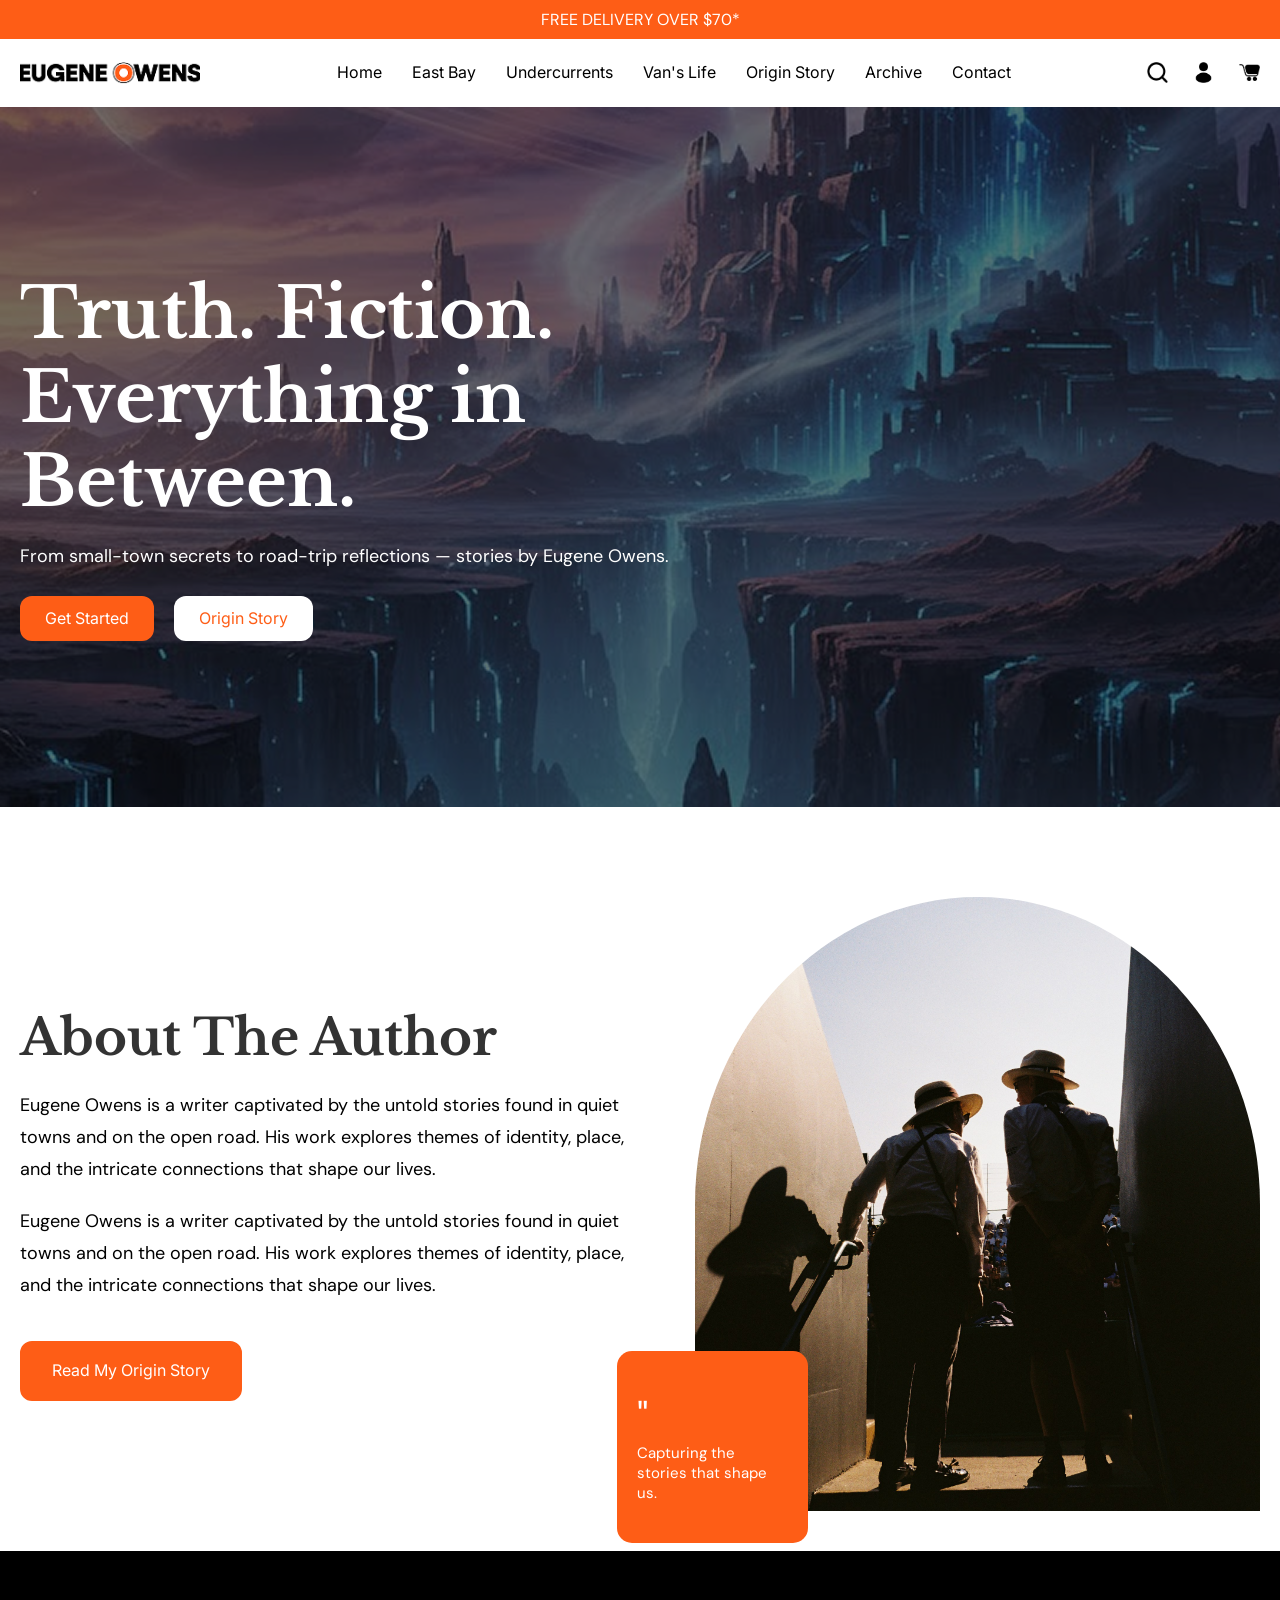
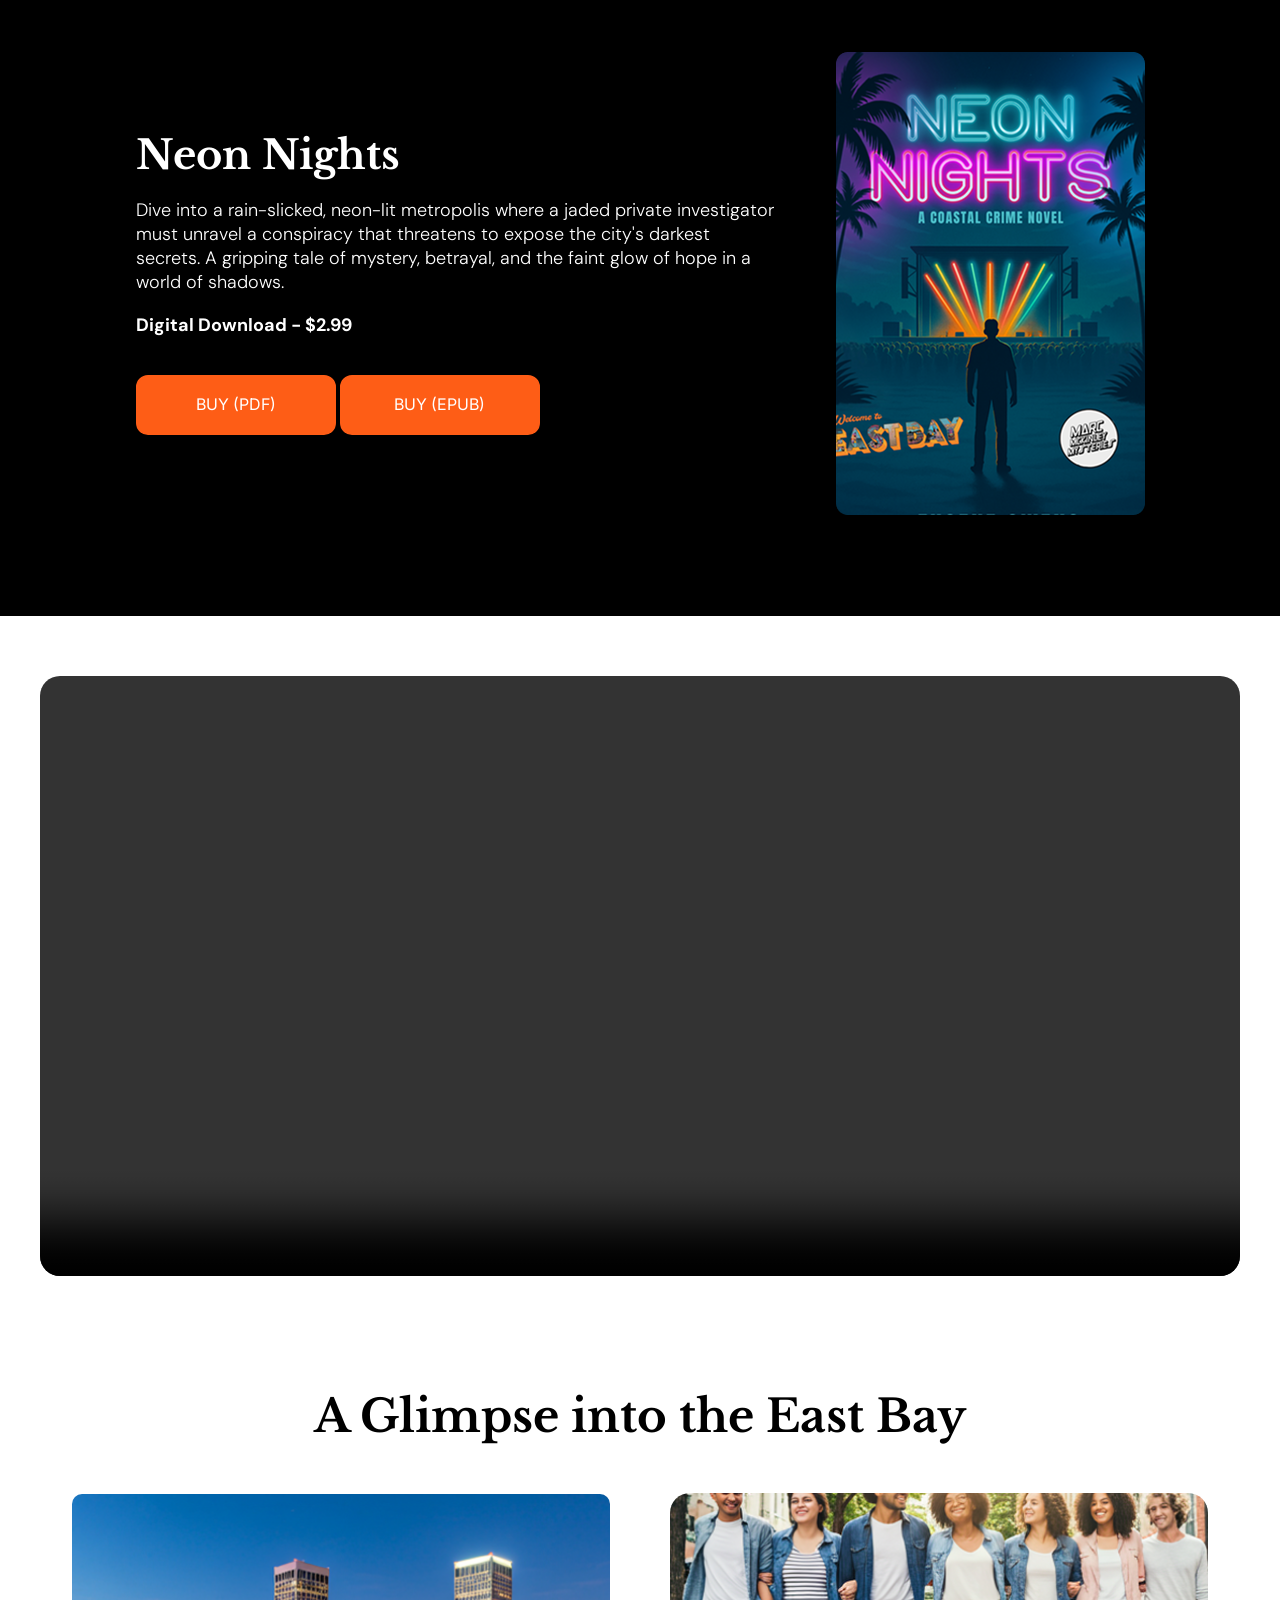
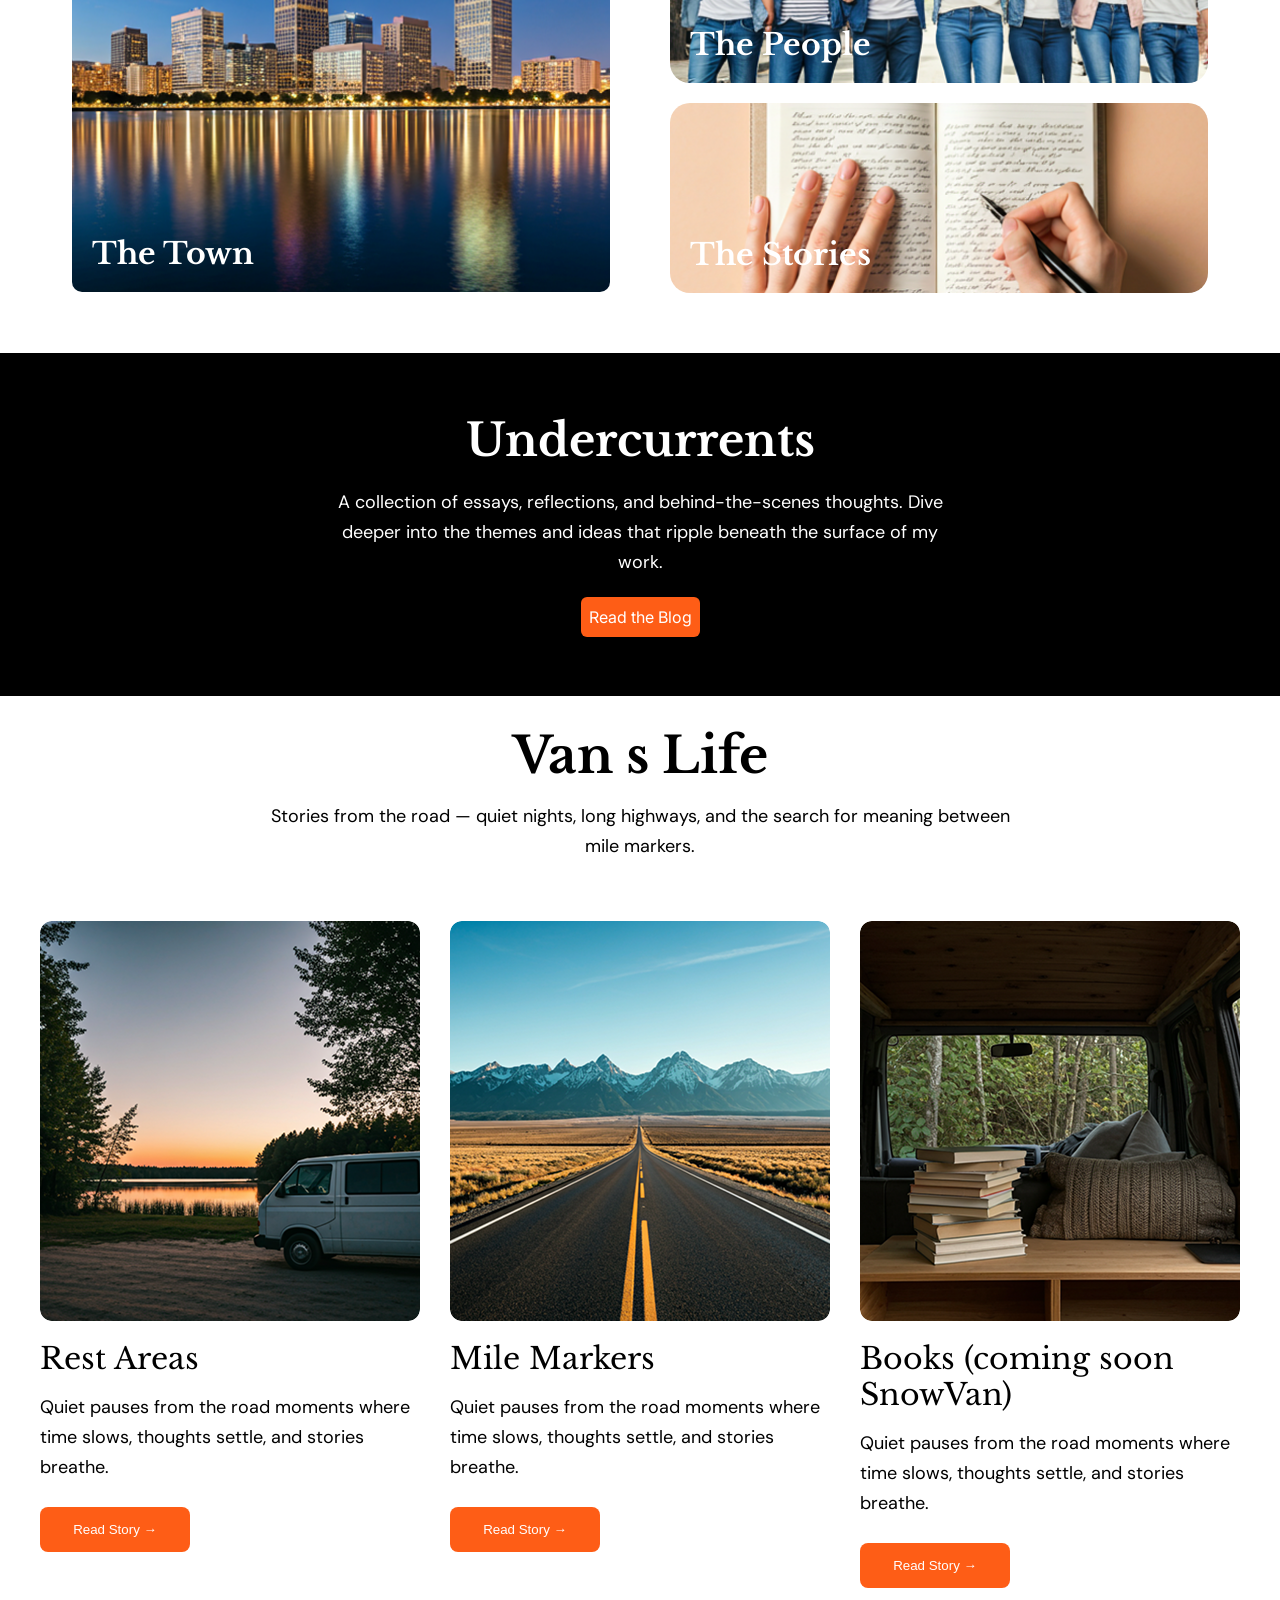
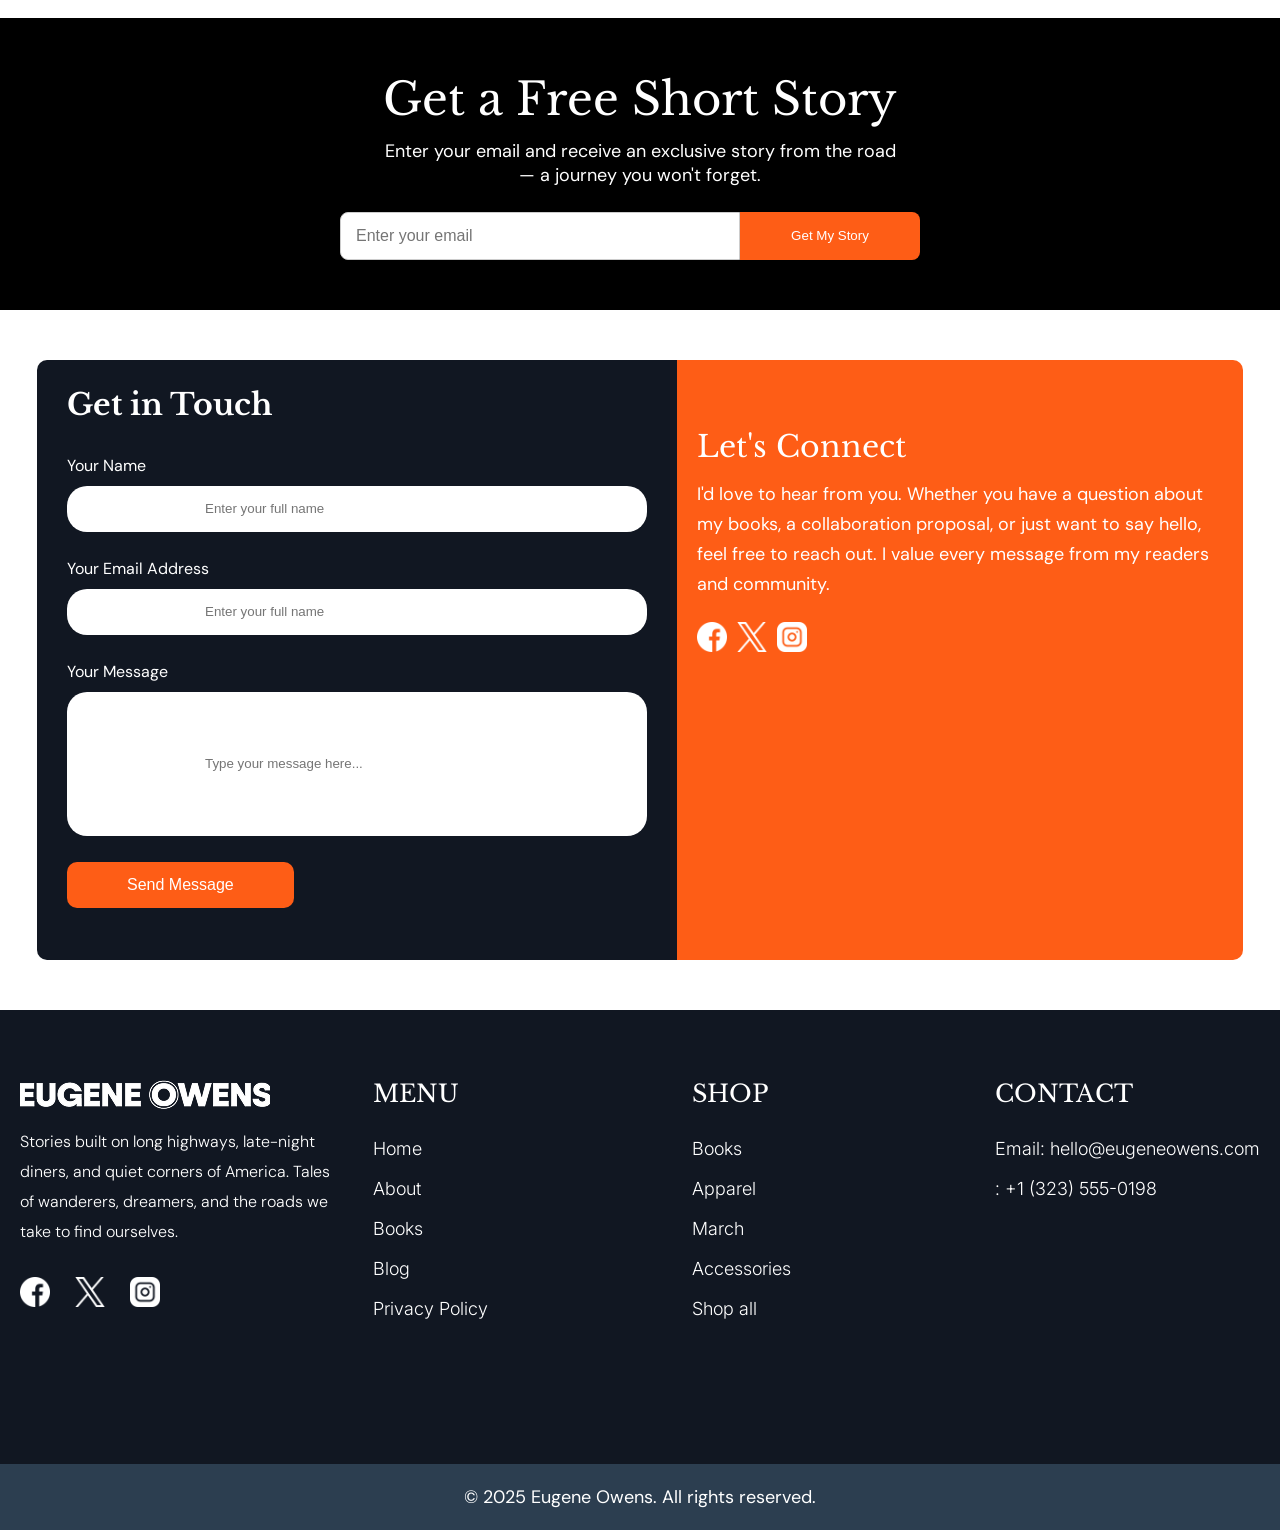
==== index.html @ a6322c8a "first comit" ====
<!DOCTYPE html>
<html lang="en">

<head>
    <meta charset="UTF-8">
    <meta name="viewport" content="width=device-width, initial-scale=1.0">
    <link rel="stylesheet" href="./assests/css/style.css">
    <link rel="stylesheet" href="./assests/css/responsive.css">
    <title>EUGENE OWENS</title>
</head>

<body>
    <section class="topbar">
        <div class="container">
            <div class="row">
                <div class="topbar-wrapper">
                    <p>FREE DELIVERY OVER $70*</p>
                </div>
            </div>
        </div>

    </section>

    <header>
        <div class="container">
            <div class="header-wrapper">

                <!-- Logo -->
                <div class="header-logo">
                    <a href="./index.html">
                        <img src="./assests/images/header-logo.png" alt="Logo">
                    </a>
                </div>

                <!-- Navigation -->
                <nav class="header-menu" id="navbar">
                    <ul>
                        <li><a href="./index.html">Home</a></li>
                        <li><a href="./east-bay.html">East Bay</a></li>
                        <li><a href="./undercurrents.html">Undercurrents</a></li>
                        <li><a href="./vans-life.html">Van's Life</a></li>
                        <li><a href="./origin-story.html">Origin Story</a></li>
                        <li><a href="./archive.html">Archive</a></li>
                        <li><a href="./contact.html">Contact</a></li>
                    </ul>
                </nav>

                <!-- Icons -->
                <div class="header-icon">
                    <a href="#"><img src="./assests/images/header-icon.png" alt=""></a>
                    <a href="./login.html"><img src="./assests/images/header-icon1.png" alt=""></a>
                    <a href="./cart.html"><img src="./assests/images/header-icon2.png" alt=""></a>
                </div>

                <!-- Toggle -->
                <div class="menu-toggle" id="menuToggle">
                    &#9776;
                </div>

            </div>
        </div>
    </header>


    <section class="banner" style="background-image: url(./assests/images/banner-background.png);">
        <div class="container">
            <div class="banner-wrapper">
                <h1>Truth. Fiction.
                    Everything in Between.</h1>
                <p>From small-town secrets to road-trip reflections — stories by Eugene Owens.
                </p>
                <div class="banner-button-wrappper">
                    <a href="#" class="geet-start">Get Started</a>
                    <a href=" #">Origin Story</a>
                </div>
            </div>
        </div>
    </section>

    <section class="after-banner">
        <div class="container">
            <div class="row">
                <div class="after-banner-wrapper">
                    <div class="after-banner-content">
                        <h2 class="section-heading section-heading-50">About The Author</h2>
                        <p class="section-subheading">Eugene Owens is a writer captivated by the untold stories found in
                            quiet towns and on the
                            open road. His work explores themes of identity, place, and the intricate connections that
                            shape our lives.</p>
                        <p class="section-subheading">Eugene Owens is a writer captivated by the untold stories found in
                            quiet towns and on the
                            open road. His work explores themes of identity, place, and the intricate connections that
                            shape our lives.</p>

                        <a href="./origin-story.html" class="btn">Read My Origin Story</a>



                    </div>
                    <div class="after-banner-image">
                        <img src="./assests/images/home-after-banner-img-1.jpg" alt="">
                        <div class="after-banner-sticker">
                            <p class="quots">"</p>
                            <p>Capturing the stories that shape us.</p>
                        </div>
                    </div>

                </div>
            </div>
        </div>
    </section>

    <section class="neon-night">
        <div class="container">
            <div class="row">
                <div class="neon-night-wrapper">
                    <div class="neon-night-titel">
                        <h1>Neon Nights</h1>
                        <p>Dive into a rain-slicked, neon-lit metropolis where a jaded private investigator must unravel
                            a conspiracy that threatens to expose the city's darkest secrets. A gripping tale of
                            mystery, betrayal, and the faint glow of hope in a world of shadows.
                        </p>
                        <p><strong>Digital Download - $2.99</strong></p>
                        <div class="neon-button-wrapper">

                            <a href="#" class="btn">BUY (PDF)</a>
                            <a href="#" class="btn">BUY (EPUB)</a>
                        </div>
                    </div>
                    <div class="neon-img">
                        <img src="./assests/images/neon-img.png" alt="">

                    </div>
                </div>
            </div>
        </div>

    </section>

    <section class="video">
        <div class="container">
            <div class="row">
                <div class="video-wrapper">
                    <video controls width="100%">
                        <source src="./assests/images/vedeo.mp4" type="video/mp4">
                        Your browser does not support the video tag.
                    </video>
                </div>
            </div>
        </div>
    </section>

    <section class="glim">
        <div class="container">
            <div class="row">
                <div class="glim-wrapper">
                    <div class="glim-titel">
                        <h1>A Glimpse into the East Bay</h1>
                    </div>
                    <div class="glim-contant">
                        <div class="glim-inner-img" style="background-image: url(./assests/images/glim-img.png);">
                            <h3>The Town</h3>
                        </div>
                        <div class="glim-inner-img-a">
                            <div class="glim-inner-img-titel"
                                style="background-image: url(./assests/images/glim-img1.png);">
                                <h3>The People</h3>
                            </div>
                            <div class="glim-inner-img-titel-a"
                                style="background-image: url(./assests/images/glim-img2.png);">
                                <h3>The Stories</h3>
                            </div>
                        </div>
                    </div>

                </div>
            </div>
        </div>
    </section>

    <section class="undercurrents">
        <div class="container">
            <div class="row">
                <div class="undercurrents-wrapper">
                    <h1>Undercurrents</h1>
                    <p>A collection of essays, reflections, and behind-the-scenes thoughts. Dive deeper into the themes
                        and ideas that ripple beneath the surface of my work.
                    </p>
                    <a href="#">Read the Blog</a>
                </div>
            </div>
        </div>

    </section>

    <section class="vans">
        <div class="container">
            <div class="row">
                <div class="vans-wrapper">
                    <h1>Van s Life</h1>
                    <p>Stories from the road — quiet nights, long highways, and the search for meaning between mile
                        markers.</p>
                </div>

                <div class="vans-cards">
                    <div class="card">
                        <div class="card-img">
                            <img src="./assests/images/vans-img.png" alt="">
                        </div>
                        <div class="card-content">
                            <div>
                                <h4>Rest Areas</h4>
                                <p>Quiet pauses from the road moments where time slows, thoughts settle, and stories
                                    breathe.
                                </p>
                            </div>
                            <button>Read Story →</button>
                        </div>
                    </div>
                    <div class="card">
                        <div class="card-img">
                            <img src="./assests/images/vans-img1.png" alt="">
                        </div>
                        <div class="card-content">
                            <div>
                                <h4>Mile Markers</h4>
                                <p>Quiet pauses from the road moments where time slows, thoughts settle, and stories
                                    breathe.
                                </p>
                            </div>
                            <button>Read Story →</button>
                        </div>
                    </div>
                    <div class="card">
                        <div class="card-img">
                            <img src="./assests/images/vans-img2.png" alt="">
                        </div>
                        <div class="card-content">
                            <div>
                                <h4>Books (coming soon SnowVan)</h4>
                                <p>Quiet pauses from the road moments where time slows, thoughts settle, and stories
                                    breathe.
                                </p>
                            </div>
                            <button>Read Story →</button>
                        </div>
                    </div>
                </div>
            </div>
        </div>
    </section>

    <section class="shorts">
        <div class="container">
            <div class="row">
                <div class="shorts-wrapper">
                    <h1>Get a Free Short Story</h1>
                    <p>Enter your email and receive an exclusive story from the road — a journey you won't forget.</p>

                    <div class="subscribe-form">
                        <input type="email" placeholder="Enter your email">
                        <button type="submit">Get My Story</button>
                    </div>

                </div>


            </div>
        </div>
    </section>

    <section class="touch">
        <div class="container">
            <div class="row">
                <div class="touch-wrapper">
                    <div class="touch-card">
                        <h4>Get in Touch</h4>
                        <div class="touch-inner-card">
                            <p>Your Name</p>
                            <input type="email" placeholder="Enter your full name">
                            <p>Your Email Address</p>
                            <input type="email" placeholder="Enter your full name">
                            <p>Your Message</p>
                            <input class="main-input" type="email" placeholder="Type your message here...">
                            <button>Send Message</button>
                        </div>
                    </div>

                    <div class="touch-card-a">
                        <h4>Let's Connect</h4>
                        <p>I'd love to hear from you. Whether you have a question about my books, a collaboration
                            proposal, or just want to say hello, feel free to reach out. I value every message from my
                            readers and community.
                        </p>

                        <div class="touch-card-a-icon">
                            <img src="./assests/images/facebook.png" alt="">
                            <img src="./assests/images/twitter.png" alt="">
                            <img src="./assests/images/instagram.png" alt="">
                        </div>
                    </div>
                </div>
            </div>
        </div>
    </section>










    <footer>
        <div class="container">
            <div class="row">
                <div class="footer-wrapper">

                    <div class="footer-titel">
                        <a href=""><img src="./assests/images/fotter-logo.png" alt=""></a>
                        <p>Stories built on long highways, late-night diners, and quiet corners of America. Tales of
                            wanderers, dreamers, and the roads we take to find ourselves.
                        </p>
                        <div class="footer-icon">
                            <a href="#"><img src="./assests/images/facebook.png" alt=""></a>
                            <a href="#"><img src="./assests/images/twitter.png" alt=""></a>
                            <a href="#"><img src="./assests/images/instagram.png" alt=""></a>
                        </div>
                    </div>

                    <div class="footer-menu">
                        <div class="menu">
                            <h4>MENU</h4>
                            <ul>
                                <li><a href="#">Home</a></li>
                                <li><a href="#">About</a></li>
                                <li><a href="#">Books</a></li>
                                <li><a href="#">Blog</a></li>
                                <li><a href="#">Privacy Policy</a></li>
                            </ul>
                        </div>

                        <div class="shop">
                            <h4>SHOP</h4>
                            <ul>
                                <li><a href="#">Books</a></li>
                                <li><a href="#">Apparel</a></li>
                                <li><a href="#">March</a></li>
                                <li><a href="#">Accessories</a></li>
                                <li><a href="#">Shop all</a></li>
                            </ul>
                        </div>

                        <div class="contact">
                            <h4>CONTACT</h4>
                            <ul>
                                <li><a href="#">Email: hello@eugeneowens.com</a></li>
                                <li><a href="#"> : +1 (323) 555-0198</a></li>
                            </ul>
                        </div>
                    </div>
                </div>


            </div>
        </div>

    </footer>
    <section class="copyright">
        <div class="container">
            <div class="fotter-last-subheading">
                <p>© 2025 Eugene Owens. All rights reserved.</p>
            </div>
        </div>
    </section>




    <script src="./assests/js/index.js"></script>
    <script>
        const menuToggle = document.getElementById("menuToggle");
        const navbar = document.getElementById("navbar");

        menuToggle.addEventListener("click", () => {
            navbar.classList.toggle("active");

            menuToggle.innerHTML = navbar.classList.contains("active")
                ? "&times;"
                : "&#9776;";
        });
    </script>
</body>

</html>
---- assests/css/style.css ----
@import url('https://fonts.googleapis.com/css2?family=DM+Sans:ital,opsz,wght@0,9..40,100..1000;1,9..40,100..1000&display=swap');
@import url('https://fonts.googleapis.com/css2?family=Libre+Baskerville:ital,wght@0,400..700;1,400..700&display=swap');
@import url('https://fonts.googleapis.com/css2?family=Inter:ital,opsz,wght@0,14..32,100..900;1,14..32,100..900&display=swap');

*,
*::before,
*::after {
    margin: 0;
    padding: 0;
    box-sizing: border-box;
}

html {
    scroll-behavior: smooth;
    -webkit-text-size-adjust: 100%;
}

body {
    font-family: "DM Sans", sans-serif;
    font-size: 16px;
    line-height: 1.6;
    color: #333;
    background: #fff;
    overflow-x: hidden;
    -webkit-font-smoothing: antialiased;
    -moz-osx-font-smoothing: grayscale;
}

h1,
h2,
h3,
h4,
h5,
h6 {
    font-family: "Libre Baskerville", serif;
    font-weight: 700;
    line-height: 1.2;
    color: inherit;
}

a {
    text-decoration: none;
    color: inherit;
    font-family: "Inter", sans-serif;


}

p {
    font-family: "DM Sans", sans-serif;
    font-size: 18px;
    font-weight: 400;
    line-height: normal;
}

ul,
ol,
li {
    list-style: none;
}

img,
picture,
svg,
video,
canvas {
    display: block;
    max-width: 100%;
    height: auto;
}

iframe {
    width: 100%;
    border: 0;
}


button {
    cursor: pointer;
}

button:disabled {
    cursor: not-allowed;
}

input,
textarea,
select {
    width: 100%;
}

textarea {
    resize: vertical;
}

.container {
    width: 100%;
    max-width: 1600px;
    margin: 0 auto;
    padding: 0 20px;
}

.btn {
    background-color: #FE5D16;
    color: #fff;
    font-size: 16px;
    border-radius: 12px;
    padding: 15px 30px;
    min-width: 200px;
    display: inline-block;
    text-align: center;
    transition: all 0.35s ease;
    border: 2px solid #FE5D16;
    cursor: pointer;
    margin-top: 20px;
}

.btn:hover {
    background-color: #fff;
    color: #FE5D16;
    transform: translateY(-4px);
    box-shadow: 0 10px 25px rgba(254, 93, 22, 0.35);
}





/* 
.............../////////topbar............////////// */

section.topbar {
    background: #FE5D16;
    padding: 9px 0;
}

.topbar-wrapper p {
    font-size: 16px;
    color: white;
    text-align: center;
}


/* ............./////////header......////////// */
header {
    padding: 21px 0;
    position: relative;
}

.header-wrapper {
    display: flex;
    align-items: center;
    justify-content: space-between;
    position: relative;
}

.header-logo img {
    width: 100%;
    max-width: 180px;
}

.header-menu ul {
    display: flex;
    align-items: center;
    gap: 30px;
}

.header-menu ul a {
    font-size: 16px;
    color: #000;
    transition: .3s;
}

.header-menu ul a:hover {
    color: #FE5D16;
}

.header-icon {
    display: flex;
    align-items: center;
    gap: 25px;
}

.header-icon img {
    width: 21px;
    transition: .3s;
}

.header-icon img:hover {
    transform: scale(1.15);
    opacity: .8;
}

.menu-toggle {
    display: none;
    font-size: 30px;
    cursor: pointer;
    color: #000;
    user-select: none;
}



/* 
....../////////////footer........./////////////////// */

footer {
    background: #111722;
    padding: 70px 0 135px;
}

.footer-icon img {
    width: 30px;
    /* background: white; */
    /* border-radius: 20px; */
}

.footer-titel p {
    font-size: 16px;
    max-width: 422px;
    margin-top: 17px;
    color: white;
    font-weight: 300;
    line-height: 30px;
}

.footer-icon {
    display: flex;
    align-items: center;
    gap: 25px;
    margin-top: 30px;
}

.footer-wrapper {
    display: flex;
    justify-content: space-between;

    gap: 40px;
}

.footer-menu {
    display: flex;
    align-items: normal;
    width: 100%;
    justify-content: space-between;
    max-width: 887px;
    flex-wrap: wrap;
    gap: 30px;
}

.copyright {
    text-align: center;
    background: #2C3E50;
    padding: 21px 0;
}

.footer-menu h4 {
    color: white;
    font-size: 24px;
    font-weight: 400;
    margin-bottom: 21px;
}

.footer-menu ul {
    font-size: 18px;
    color: white;
    font-weight: 400;
    line-height: 40px;
}


.fotter-last-subheading p {
    font-size: 18px;
    font-weight: 400;
    color: white;

}

.footer-menu a {
    font-size: 18px;
    font-weight: 300;
    transition: .3s;
}


.footer-menu a:hover {
    color: #FE5D16;
}

.footer-icon img {

    transition: .3s;
}

.footer-icon img:hover {
    transform: scale(1.15);
    opacity: .8;
}


/* banner css  */
.banner {
    position: relative;
    background-position: center;
    background-repeat: no-repeat;
    background-size: cover;
    width: 100%;
    min-height: 700px;
    display: flex;
    align-items: center;
    color: white;
    z-index: 1;
}

.banner::before {
    content: "";
    position: absolute;
    inset: 0;
    background: rgba(0, 0, 0, 0.55);
    /* Adjust opacity */
    z-index: -1;
}

.banner h1 {
    font-size: 70px;
    font-weight: 800;
    max-width: 860px;
    margin-bottom: 20px;
}

.banner p {
    font-size: 18px;
    margin-bottom: 28px;
}

.banner a {
    font-size: 16px;
    background-color: #fff;
    padding: 10px 25px;
    border-radius: 12px;
    color: #FE5D16;
    text-decoration: none;
    display: inline-block;
    transition: all 0.35s ease;
}

.banner a:hover {
    transform: translateY(-3px);
    box-shadow: 0 10px 25px rgba(254, 93, 22, 0.25);
}

.geet-start {
    background-color: #FE5D16 !important;
    color: #fff !important;
    transition: all 0.35s ease;
}

.geet-start:hover {
    background-color: #e54d0a !important;
    color: #fff !important;
    transform: translateY(-3px);
    box-shadow: 0 10px 25px rgba(254, 93, 22, 0.35);
}

.banner-button-wrappper {
    display: flex;
    gap: 20px;
}

section.banner.inner-pages-banner {
    min-height: 500px;
}

.inner-pages-banner .banner-wrapper {
    display: flex;
    flex-direction: column;
    align-items: center;
    justify-content: center;
    text-align: center;
}

.inner-pages-banner h1 {
    font-size: 50px;

}

.section-heading {
    font-size: 45px;
    font-weight: 800;
    line-height: normal;
    margin-bottom: 20px;
}

.section-heading-50 {
    font-size: 50px;
}

.section-subheading {
    font-size: 18px;
    line-height: 32px;
    color: black;
    margin-bottom: 20px;
}

.section-subheading-white {
    color: white;
}


.after-banner-wrapper {
    display: flex;
    align-items: center;
    max-width: 1280px;
    margin: 0 auto;
    gap: 40px;
    justify-content: space-between;
}

section.after-banner {
    padding: 90px 0 40px;
}

.after-banner-content {
    width: 100%;
    max-width: 625px;
    height: 100%;
    display: flex;
    flex-direction: column;
    align-items: start;
}

.after-banner-image {
    width: 100%;
    max-width: fit-content;
    height: 100%;
    position: relative;
}

.after-banner-image img {
    max-height: 614px;
    border-radius: 50% 50% 0 0;
    min-width: 565px;
    object-fit: cover;
}

.after-banner-sticker {
    background: #FE5D16;
    width: 100%;
    max-width: 191px;
    min-height: 192px;
    color: white;
    padding: 20px;
    border-radius: 15px;
    position: absolute;
    top: 74%;
    right: 80%;
    display: flex;
    flex-direction: column;
    justify-content: center;
}

.after-banner-sticker p {
    font-size: 15px;

}

p.quots {
    font-size: 40px;
    line-height: normal;
}


/* 
..........//////////neon......./////////////// */

section.neon-night {
    background: black;
    padding: 101px 0;
}

.neon-night-wrapper {
    display: flex;
    align-items: center;
    justify-content: space-between;
    max-width: 1009px;
    margin: 0 auto;
    gap: 30px;
}

.neon-night-titel p {
    width: 100%;
    max-width: 639px;
    margin-top: 19px;
    margin-bottom: 18px;
    font-size: 18px;
    color: white;
    font-weight: 300;
}

.neon-night-titel p strong {
    font-weight: 700;
}

.neon-night-titel p strong {
    font-weight: 700;
}

.neon-night-titel h1 {
    font-size: 40px;
    font-weight: 800;
    color: white;
}

.neon-img img {
    width: 100%;
    max-width: 309px;
    max-height: 463px;
}





/* ..........//////////vedeo.........//////// */

.video {
    padding: 60px 0;
}

.video video {
    width: 100%;
    max-width: 1200px;
    max-height: 600px;
    display: block;
    border-radius: 20px;
    object-fit: cover;
}

.video-wrapper {
    display: flex;
    align-items: center;
    justify-content: center;
}





/* ........////////glim............////////////// */




.glim-titel {
    text-align: center;
    padding-bottom: 50px;
}

section.glim {
    padding: 53px 0px 60px;
}

.glim-contant>div {
    width: 100%;
    max-width: calc(100%/2 - 30px);
}

.glim-titel h1 {
    font-size: 45px;
    color: black;
    font-weight: 800;
}

.glim-inner-img {
    background-position: center;
    background-repeat: no-repeat;
    background-size: cover;
    width: 100%;
    max-width: 550px;
    min-height: 398px;
    display: flex;
    align-items: end;
    color: white;
    font-size: 30px;
    padding: 20px;
    border-radius: 10px;
}

.glim-inner-img-titel {
    background-position: center;
    background-repeat: no-repeat;
    background-size: cover;
    width: 100%;
    max-width: 547px;
    min-height: 190px;
    display: flex;
    align-items: end;
    color: white;
    font-size: 30px;
    padding: 20px;
    border-radius: 20px;
    margin-bottom: 20px;
}

.glim-inner-img-titel-a {
    background-position: center;
    background-repeat: no-repeat;
    background-size: cover;
    width: 100%;
    max-width: 547px;
    min-height: 190px;
    display: flex;
    align-items: end;
    color: white;
    font-size: 30px;
    padding: 20px;
    border-radius: 20px;

}

.glim-contant {
    display: flex;
    align-items: center;
    justify-content: space-between;
    gap: 30px;
    max-width: 1136px;
    margin: 0 auto;
}

.glim-inner-img h3 {
    font-size: 30px;
    font-weight: 800;
    color: white;
}

.glim-inner-img-titel h3 {
    font-size: 30px;
    font-weight: 800;
    color: white;

}

.glim-inner-img-titel-a h3 {
    font-size: 30px;
    font-weight: 800;
    color: white;

}



/* 
........///////undercurrents.......///////// */

section.undercurrents {
    background: black;
    padding: 60px 0px 59px;
}

.undercurrents-wrapper {
    display: flex;
    align-items: center;
    flex-direction: column;
    gap: 20px;
}

.undercurrents-wrapper h1 {
    font-size: 45px;
    font-weight: 700;
    color: white;
}

.undercurrents-wrapper p {
    font-size: 18px;
    font-weight: 400;
    max-width: 631px;
    line-height: 30px;
    text-align: center;
    color: white;
}

.undercurrents-wrapper a {
    max-width: 213px;
    height: 40px;
    color: white;
    background: #FE5D16;
    padding: 8px;
    border-radius: 6px;
    font-size: 16px;
    cursor: pointer;
    transition: all 0.3s ease;
}

.undercurrents-wrapper a:hover {
    background: #d84b0d;
    transform: translateY(-3px);


}

/* ....../////////vans...........///////////// */
.vans {
    padding: 30px 0;
}

.vans-wrapper {
    text-align: center;
    max-width: 750px;
    margin: 0 auto 60px;
}

.vans-wrapper h1 {
    font-size: 50px;
    margin-bottom: 15px;
    color: black;
}

.vans-wrapper p {
    font-size: 18px;
    line-height: 30px;
    color: #000000;
}

.vans-cards {
    display: flex;
    justify-content: center;
    gap: 30px;
    flex-wrap: wrap;
}

.card {
    max-width: 380px;
    width: 100%;
    display: flex;
    flex-direction: column;
}

.card-img img {
    width: 100%;
    display: block;
    border-radius: 12px;
}

.card-content {
    display: flex;
    flex-direction: column;
    flex: 1;
    padding-top: 20px;
}

.card-content h4 {
    font-size: 30px;
    font-weight: 400;
    line-height: 1.2;
    margin-bottom: 15px;
    color: #000;
}

.card-content p {
    font-size: 18px;
    line-height: 30px;
    color: #000000;
    margin-bottom: 25px;
    flex-grow: 1;
}

.card button {
    width: 150px;
    height: 45px;
    background: #FE5D16;
    color: #fff;
    border: none;
    border-radius: 8px;
    cursor: pointer;
    transition: all 0.3s ease;
}

.card button:hover {
    background: #d84b0d;
    transform: translateY(-3px);
}



/* 
.......////////shorts.//////////// */

.shorts-wrapper {
    display: flex;
    flex-direction: column;
    align-items: center;
    gap: 25px;
}



section.shorts {
    padding: 66px 0 50px;
    background: black;
}

.shorts-wrapper h1 {
    font-size: 45px;
    color: white;
    font-weight: 400;
    line-height: 30px;
}

.shorts-wrapper p {
    max-width: 516px;
    font-size: 18px;
    font-weight: 400;
    text-align: center;
    color: white;
}


.subscribe-form {
    display: flex;
    align-items: center;
    max-width: 600px;
    width: 100%;
}

.subscribe-form input {
    width: 100%;
    max-width: 400px;
    flex: 1;
    height: 48px;
    padding: 0 15px;
    border: 1px solid #ccc;
    font-size: 16px;
    outline: none;
    border-radius: 8px 0px 0 8px;
}

.subscribe-form button {
    height: 48px;
    width: 100%;
    max-width: 180px;
    padding: 0 25px;
    background: #FE5D16;
    color: #fff;
    border: none;
    cursor: pointer;
    transition: 0.3s;
    border-radius: 0 8px 8px 0;
}

.subscribe-form button:hover {
    background: #d94d0e;
}


/* 
/......//////////////touch........//////// */


section.touch {
    padding: 50px 0 50px;
}

.touch-card-a p {
    max-width: 526px;
}

.touch-wrapper {
    display: flex;
    align-items: center;
    justify-content: center;
}

.touch-inner-card input {
    height: 46px;
    width: 100%;
    padding: 21px 138px;
    margin-bottom: 26px;
    border-radius: 20px;
    border: none;
}

input.main-input {
    min-height: 144px;
}


.touch-card h4 {
    font-size: 30px;
    font-weight: 800;
    color: white;
    margin-bottom: 35px;
    line-height: 30px;
}

.touch-card p {
    font-size: 16px;
    font-weight: 400;
    margin-bottom: 10px;
    color: white;
}

.touch-card {
    background: #111722;
    padding: 30px;
    border-radius: 10px 0 0px 10px;
    width: 100%;
    max-width: 640px;
    min-height: 600px;
}

.touch-card-a {
    background: #FE5D16;
    padding: 20px;
    max-width: 640px;
    min-height: 600px;
    border-radius: 0 10px 10px 0;
}


.touch-card button {
    padding: 14px 60px;
    font-size: 16px;
    color: #fff;
    background: #FE5D16;
    border: none;
    border-radius: 10px;
    cursor: pointer;
    transition: all 0.3s ease;
}

.touch-card button:hover {
    background: #d94d0e;
    transform: translateY(-3px);
    box-shadow: 0 8px 20px rgba(254, 93, 22, 0.3);
}

.touch-card-a h4 {
    font-size: 30px;
    font-weight: 400;
    line-height: 30px;
    color: white;
    margin-top: 52px;
    margin-bottom: 17px;
}

.touch-card-a p {
    font-size: 18px;
    font-weight: 400;
    line-height: 30px;
    color: white;
}

.touch-card-a-icon img {
    width: 30px;
    height: 30px;
    transition: all 0.3s ease;
    cursor: pointer;
}

.touch-card-a-icon img:hover {
    transform: scale(1.15) rotate(8deg);
    opacity: 0.8;
}

.touch-card-a-icon {
    display: flex;
    align-items: center;
    gap: 10px;
    margin-top: 23px;
}


/* 

.....////////////////////stories.......///////////////////// */


.stories {
    padding: 55px 0 0;
    background: #fff;
}

.stories-wrapper h1 {
    font-size: 45px;
    text-align: center;
    margin-bottom: 50px;
    color: black;
    font-weight: 400;
}

.stories-drop-down {
    max-width: 1100px;
    margin: 0 auto;
}

.story-item {
    border: 1px solid #e7e7e7;
    border-radius: 15px;
    margin-bottom: 25px;
    overflow: hidden;
    background: #fff;
}

.story-head {
    display: flex;
    justify-content: space-between;
    align-items: center;
    padding: 18px 22px;
    cursor: pointer;
}

.story-left {
    display: flex;
    align-items: center;
    gap: 18px;
}

.story-left img {
    width: 42px;
    height: 42px;
    border-radius: 8px;
    object-fit: cover;
}

.story-left h3 {
    font-size: 20px;
    font-weight: 400;
    color: black;
}

.arrow {
    font-size: 32px;
    color: #111;
}

.story-content {
    padding: 0 82px 25px;
}

.story-content p {
    font-size: 16px;
    color: #666;
    margin-bottom: 20px;
    line-height: 28px;
}

.story-content a {
    font-size: 18px;
    color: #111;
    font-weight: 700;
    text-decoration: none;
    font-family: "Libre Baskerville", serif;
}

.story-content a:hover {
    color: #FE5D16;
}

.story-content {
    display: none;
    padding: 0 82px 25px;
}

.story-item.active .story-content {
    display: block;
}

.story-content {
    max-height: 0;
    overflow: hidden;
    opacity: 0;
    padding: 0 82px;
    transition: max-height 0.5s ease, opacity 0.4s ease, padding 0.4s ease;
}

.story-item.active .story-content {
    max-height: 300px;
    /* Increase if your content is taller */
    opacity: 1;

}





/* 
...............///////////////tour....///////////// */


.tour {
    padding: 60px 0 77px;
    background: black;
}

.tour-wrapper h1 {
    font-size: 45px;
    font-weight: 400;
    color: white;
    text-align: center;
    margin-bottom: 40px;
}

.tour-titel {
    display: grid;
    grid-template-columns: repeat(2, 1fr);
    gap: 20px;
    max-width: 950px;
    margin: 0 auto;
    justify-items: center;
}

.tour-titel .tour-card {
    transition: all 0.4s ease;
    cursor: pointer;
    position: relative;
    overflow: hidden;
}

.tour-titel .tour-card:hover {
    transform: translateY(-8px) scale(1.03);
    box-shadow: 0 15px 35px rgba(0, 0, 0, 0.2);
}

.tour-card {
    width: 100%;
    max-width: 459px;
    min-height: 358px;
    background-position: center;
    background-repeat: no-repeat;
    background-size: cover;
    border-radius: 12px;
    display: flex;
    align-items: flex-end;
    padding: 20px;
    margin: 0 auto;
}

.tour-card h4 {
    color: #fff;
    font-size: 30px;
    font-weight: 400;
    margin: 0;
}

h4.Marina {
    max-width: 100px;
}






section.undercurrents-a {
    padding: 60px 0px 59px;
}


section.undercurrents-a h1 {
    font-size: 45px;
    font-weight: 700;
    color: black;

}

section.undercurrents-a p {
    font-size: 18px;
    font-weight: 400;
    max-width: 631px;
    line-height: 30px;
    text-align: center;
    color: black;


}





.tour-card {
    position: relative;
    overflow: hidden;
    transition: all 0.4s ease;
}

.tour-card::before {
    content: "";
    position: absolute;
    inset: 0;
    background: rgba(255, 255, 255, 0);
    transition: background 0.4s ease;
}

.tour-card h4 {
    color: #fff;
    font-size: 30px;
    font-weight: 400;
    margin: 0;
    position: relative;
    z-index: 1;
    transition: transform 0.4s ease;
}

.tour-card:hover {
    transform: translateY(-8px);
}

.tour-card:hover::before {
    background: rgba(255, 255, 255, 0.12);
}

.tour-card:hover h4 {
    transform: translateY(-3px);
}


/* 
.......///////////journey..//////////// */


section.journey {
    padding: 43px 0 69px;
}

.journey-wrapper {
    display: flex;
    flex-direction: column;
    align-items: center;

}


.journey-wrapper h1 {
    font-size: 50px;
    color: black;
    font-weight: 600;
    line-height: 80px;
}

.journey-wrapper h4 {
    font-size: 36px;
    font-weight: 700;
    line-height: 45px;
    max-width: 571px;
    color: black;
}

.journey-wrapper p {
    font-size: 18px;
    font-weight: 400;
    line-height: 30px;
    max-width: 656px;
    text-align: center;
    margin-top: 25px;
    color: black;
}





/* 
.........///////book....../////////// */


section.book {
    padding: 69px 0 60px;
    background: black;
}


.book-wrapper {
    display: flex;
    align-items: center;
    justify-content: center;
    gap: 58px;
    background: white;
    width: 100%;
    max-width: 1024px;
    margin: 0 auto;
    padding: 50px 20px 50px;
    border-radius: 15px;
}

.book-titel p {
    font-size: 18px;
    font-weight: 400;
    line-height: 28px;
    max-width: 598px;
    margin-top: 15px;
    margin-bottom: 17px;
    color: black;
}


.book-titel button {
    padding: 14px 38px;
    font-size: 16px;
    color: white;
    background: #FE5D16;
    border: none;
    border-radius: 10px;
}

.book-titel h4 {
    font-size: 30px;
    font-weight: 400;
    margin-top: 17px;
    color: black;
}

.book-titel span {
    font-size: 20px;
    font-weight: 400;
    color: #FE5D16;
}




/* ............///////preoder.///// */


section.preorder {
    padding: 60px 0 90px;
}

.preorder-wrapper {
    display: flex;
    align-items: center;
    justify-content: center;
    gap: 96px;
}

.preorder-inner-tittel-a p {
    max-width: 572px;
    font-size: 18px;
    font-weight: 400;
    line-height: 30px;
    color: black;
    margin-top: 10px;
    margin-bottom: 21px;
}

.preorder-inner-tittel-a h1 {
    font-size: 45px;
    color: black;
    font-weight: 700;

}

.preorder-inner-tittel-a span {
    font-size: 20px;
    font-weight: 700;
    color: #FE5D16;
}


.preoder-bills {
    display: flex;
    align-items: center;
    justify-content: space-between;
    margin-bottom: 25px;
    border-top: 1px solid lightgrey;
    border-bottom: 1px solid lightgrey;
    padding-top: 10px;
    padding-bottom: 10px;
}

.preoder-bills-a {
    display: flex;
    align-items: center;
    justify-content: space-between;
    border-top: 1px solid lightgrey;
    border-bottom: 1px solid lightgrey;
    padding-top: 10px;

}


.preoder-bills p {
    font-size: 20px;
    color: black;
    font-weight: 600;
    line-height: 30px;
}

.preoder-bills-a p {
    font-size: 20px;
    color: black;
    font-weight: 600;
    line-height: 30px;
}

.preoder-bills span {
    font-size: 16px;
    font-weight: 400;
    color: black;
    line-height: 40px;
}


.preoder-bills-a span {
    font-size: 16px;
    font-weight: 400;
    color: black;
    line-height: 40px;
}


.preorder-titel button {
    padding: 14.5px 41px;
    border-radius: 5px;
    border: none;
    color: white;
    background: #FE5D16;
    margin-top: 23px;
}




/* 
................/////miless....../////////// */

section.miles {
    padding: 61px 0 60px;
    background: black;
}


.miles-wrapper {
    display: flex;
    align-items: center;
    justify-content: space-evenly;
    background: white;
    padding: 60px 0 81px;
    width: 100%;
    max-width: 1280px;
    margin: 0 auto;
    border-radius: 10px;
}

.miles-titel h1 {
    font-size: 36px;
    font-weight: 700;
    line-height: 45px;
    color: black;
}

.miles-titel button {
    padding: 14.5px 26px;
    color: white;
    background: #FE5D16;
    border: none;
    border-radius: 5px;
}


.miles-titel p {
    max-width: 540px;
    font-size: 18px;
    line-height: 30px;
    font-weight: 400;
    margin-top: 14px;
    margin-bottom: 30px;
}





/* ............../////////////////////////////////// */



section.miles {
    padding: 61px 0 60px;

}



.miles-wrapperr {
    display: flex;
    align-items: center;
    justify-content: space-evenly;
    background: white;
    padding: 60px 0 81px;
    width: 100%;
    max-width: 1280px;
    margin: 0 auto;
    border-radius: 10px;
}

.miles-titell h1 {
    font-size: 36px;
    font-weight: 700;
    line-height: 45px;
    color: black;
}

.miles-titell button {
    padding: 14.5px 26px;
    color: white;
    background: #FE5D16;
    border: none;
    border-radius: 5px;
}


.miles-titell p {
    max-width: 540px;
    font-size: 18px;
    line-height: 30px;
    font-weight: 400;
    margin-top: 14px;
    margin-bottom: 30px;
}


/* .//////////////sports//............. */

.sports-car-wrapper {
    display: flex;
    align-items: start;
    justify-content: space-between;
    gap: 50px;
    max-width: 1300px;
    margin: 0 auto;
}

.sports-reader-titel {
    display: flex;
    align-items: center;
    gap: 10px;
}


.sports-inner-img-heading {
    width: 100%;
    max-width: 900px;

}

.sports-reader {
    display: flex;
    flex-direction: column;
    gap: 20px;
    padding: 20px;
    border: 1px solid #E5E7EB;
    border-radius: 10px;
}

.sports-car-wrapper {
    display: flex;
    align-items: start;
    justify-content: space-between;
    gap: 50px;
}


.sports-reader h4 {
    font-size: 30px;
    font-weight: 800;
    line-height: 40px;
    color: black;
}

.sports-inner-titel h6 {
    font-size: 18px;
    font-weight: 400;
    line-height: 40px;
    color: black;
}

.sports-inner-titel span {
    font-size: 14px;
    font-weight: 500;
    color: #343A40;

}

section.sports-cars {
    padding: 80px 0;
}


.sports-inner-img-heading span {
    font-size: 20px;
    font-weight: 400;
    line-height: 30px;
    color: #FE5D16;
    margin-top: 20px;
    display: block;
}


.sports-inner-img-heading h4 {
    font-size: 30px;
    font-weight: 800;
    line-height: 40px;
    color: black;
    max-width: 665px;
    margin-top: 10px;
    margin-bottom: 10px;
}


.sports-inner-img-heading p {
    font-size: 18px;
    font-weight: 400;
    line-height: 30px;
    color: black;
    margin-bottom: 10px;
}


.sports-inner-img-heading button {
    border: none;
    background: white;
    font-size: 16px;
    color: #FE5D16;
}

.sports-card {
    border: 1px solid #E5E7EB;
    padding: 0px;
    border-radius: 10px;
    margin-bottom: 20px;

}

.sports-contant {
    padding: 20px;
    padding-top: 0;

}

.sports-inner-reader {
    display: flex;
    flex-direction: column;
    gap: 20px;
}



.corner-wrapper p {
    font-size: 20px;
    font-weight: 400;
    line-height: 30px;
    color: black;
    width: 100%;
    max-width: 1045px;
    margin: 0 auto;
}

section.corner {
    padding: 60px 0 30px;
}

section.sports-cars {
    padding: 59px 0 60px;
}




/* ...........///////whats........////////////////// */


section.whats {
    padding: 54px 0 49px;
}

.whats-wrapper {
    display: flex;
    align-items: start;
    justify-content: space-around;
}

.whats-sub-titel p {
    font-size: 18px;
    font-weight: 400;
    line-height: 30px;
    max-width: 583px;
    margin-bottom: 40px;
}

.whats-titel h1 {
    font-size: 45px;
    font-weight: 700;
    line-height: 80px;
    color: black;
}



/* .......///////////shober......////////////// */
section.sober {
    padding: 59px 0 56px;
    background: black;
}

.sober-titel h1 {
    font-size: 45px;
    font-weight: 700;
    line-height: 55px;
    color: white;
    margin-bottom: 18px;
    max-width: 659px;
}

.sober-titel p {
    font-size: 20px;
    font-weight: 400;
    line-height: 34px;
    color: white;
    max-width: 639px;

}


.sober-wrapper {
    display: flex;
    align-items: center;
    justify-content: space-around;
}



/* ...........//////////some-where......./////// */

section.somewhere {
    padding: 56px 0 64px;
}


.somewhere-wrapper {
    display: flex;
    align-items: start;
    justify-content: space-around;
    gap: 40px;
}

.some-where-titel p {
    font-size: 20px;
    font-weight: 400;
    line-height: 34px;
    max-width: 637px;
    color: black;
}


.some-where-titel h1 {
    font-size: 45px;
    font-weight: 700;
    max-width: 657px;
    line-height: 55px;
    margin-bottom: 20px;
    color: black;
}

.some-where-titel h4 {
    font-size: 30px;
    font-weight: 700;
    color: black;
    line-height: 55px;
    margin-top: 15px;
    margin-bottom: 10px;
}



/* .........///////thearpy.//// */


section.therapy {
    background: black;
    padding: 64px 0 69px;
}

.therapy-wrapper {
    padding: 56px 0 74px;
}

.thearapy-first-heading h1 {
    font-size: 30px;
    font-weight: 700;
    line-height: 40px;
    color: white;
    max-width: 323px;
}

.thearapy-first-heading p {
    font-size: 18px;
    font-weight: 400;
    line-height: 30px;
    max-width: 521px;
    color: white;
}

.thearapy-first-heading {
    display: flex;
    align-items: start;
    justify-content: space-between;
    max-width: 1139px;
    margin: 0 auto;
}


.thearapy-subheading {
    display: flex;
    align-items: start;
    justify-content: space-between;
    max-width: 1145px;
    margin: 0 auto;
}

.thearpy-a p {
    font-size: 20px;
    color: white;
    font-weight: 400;
    line-height: 34px;
    max-width: 557px;
    margin-bottom: 30px;
}

.thearpy-a h2 {
    font-size: 20px;
    font-weight: 400;
    line-height: 55px;
    color: #FE5D16;
}

.thearapy-subheading {
    margin-top: 50px;
}



/* ............./////////learn....../////// */



.learn-wrapper {
    display: flex;
    align-items: center;
    justify-content: center;
    flex-direction: column;
    gap: 20px;
}

section.learn {
    padding: 69px 0 58px;
}

.learn-wrapper h1 {
    font-size: 45px;
    color: black;
    line-height: 30px;
    font-weight: 400;
}

.learn-wrapper button {
    padding: 14px 71px;
    color: white;
    border: none;
    border-radius: 10px;
    background: #FE5D16;
}



/* ........./////////direct........////// */


.direct-wrapper {
    padding: 78px 0 75px;
}

.direct-wrapper h1 {
    font-size: 45px;
    font-weight: 700;
    line-height: normal;
    color: black;
    margin-bottom: 15px;
}

.direct-wrapper p {
    font-size: 18px;
    font-weight: 400;
    line-height: 30px;
    color: black;
    max-width: 552px;
}


.direct-wrapper {
    display: flex;
    align-items: center;
    justify-content: space-evenly;
}

/* 
,........////////cards...../////// */





.c-cards img {
    width: 100%;
    display: block;
    /* max-width: 400px; */
    max-height: 300px;
    object-fit: cover;
}

section.collection {
    padding: 75px 0px 60px;
    background: rgb(0, 0, 0);
    overflow: hidden;
}

.collection-wrapper {
    text-align: center;
    margin-bottom: 50px;
}

.collection-wrapper h1 {
    color: #fff;
    font-size: 45px;
    font-weight: 400;
}

.collection-cards {
    margin: 0 -15px;
}

.collection-cards .slick-slide {
   padding: 20px;
}

.c-cards {
    background: #44403C;
    border-radius: 12px;
    overflow: hidden;
    transition: .4s;
}

.c-cards:hover {
    transform: translateY(-8px);
    box-shadow: 0 20px 35px rgba(254, 93, 22, .35);
}



.collection-inner-titel {
    padding: 25px 0;
}

.collection-inner-titel h5 {
    color: #fff;
    font-size: 28px;
    font-weight: 400;
    margin-bottom: 15px;
}

.collection-inner-titel p {
    color: #fff;
    font-size: 18px;
    line-height: 30px;
    margin-bottom: 25px;
}

.collection-inner-titel button {
    width: 150px;
    height: 50px;
    border: none;
    border-radius: 8px;
    background: #FE5D16;
    color: #fff;
    cursor: pointer;
    transition: .3s;
    font-size: 16px;
    font-weight: 600;
}

.collection-inner-titel button:hover {
    background: #fff;
    color: #FE5D16;
}

.slick-track {
    display: flex;
    gap: 20px;
}

.slick-slide {
    height: inherit;
}

.slick-slide>div {
    height: 100%;
}

.slick-prev,
.slick-next {
    width: 45px;
    height: 45px;
    background: #FE5D16;
    border-radius: 50%;
    z-index: 99;
}

.slick-prev:hover,
.slick-next:hover {
    background: #ff7a3d;
}

.slick-prev {
    left: -55px;
}

.slick-next {
    right: -55px;
}

.slick-prev:before,
.slick-next:before {
    color: #fff;
    font-size: 22px;
}

.slick-dots {
    bottom: -45px;
}

.slick-dots li button:before {
    color: #FE5D16;
    font-size: 12px;
}

.slick-dots li.slick-active button:before {
    color: #FE5D16;
}

ul.slick-dots {
    display: flex;
    align-items: center;
    gap: 10px;
    justify-content: center;
}


ul.slick-dots li button {
    width: 30px;
    height: 30px;
    margin-top: 30px;
    border-radius: 50%;
    border: none;
    background: #ddd;
    transition: all 0.3s ease;
    cursor: pointer;
}

ul.slick-dots li button:hover {
    background: #FE5D16;
    transform: translateY(-5px);
}

ul.slick-dots li.slick-active button {
    background: #FE5D16;
    transform: translateY(-5px);
}

/* Hide Slick's default dot icon */
ul.slick-dots li button:before {
    display: none;
}




/* ........////////CONTACTS.......////////// */




.touch {
    padding: 100px 0;
    background: #fff;
}

.touch-wrapperr {
    display: flex;
    align-items: flex-start;
    justify-content: center;
    gap: 100px;
    max-width: 1286px;
    margin: 0 auto;
}
.touch-content {
    max-width: 541px;
}
.touch-content h2 {
    font-size: 45px;
    font-weight: 500;
    color: #111;
    margin-bottom: 10px;
    line-height: normal;
}

.touch-content h5 {
    font-size: 24px;
    font-weight: 400;
    color: #222;
    margin-bottom: 20px;
}

.touch-content p {
    font-size: 18px;
    line-height: 30px;
    color: black;
    max-width: 539px;
    margin-bottom: 25px;
}
.touch-content .email {
    display: inline-flex;
    align-items: center;
    gap: 10px;
    color: #111;
    font-size: 15px;
    text-decoration: none;
    margin-bottom: 30px;
}

.touch-content .email:hover {
    color: #ff641a;
}

.social-icons {
    display: flex;
    gap: 18px;
}

.social-icons a {
    color: #111;
    font-size: 18px;
    transition: .3s;
}

.social-icons a:hover {
    color: #ff641a;
    transform: translateY(-3px);
}

.touch-form {
    max-width: 628px;
}

.input-row {
    display: flex;
    gap: 40px;
}

.input-group {
    width: 100%;
    margin-bottom: 30px;
}

.input-group label {
    display: block;
    font-size: 18px;
    color: black;
    margin-bottom: 10px;
    font-weight: 400;
}

.input-group input,
.input-group textarea {
    width: 100%;
    border: none;
    border-bottom: 1px solid #ddd;
    padding: 10px 0;
    font-size: 15px;
    background: transparent;
    outline: none;
    resize: none;
    transition: .3s;
}

.input-group input:focus,
.input-group textarea:focus {
    border-bottom: 1px solid #ff641a;
}

.submit-btn {
    background: #ff641a;
    color: #fff;
    border: none;
    padding: 12px 35px;
    border-radius: 5px;
    cursor: pointer;
    font-size: 15px;
    transition: .3s;
}

.submit-btn:hover {
    background: #e64d00;
    transform: translateY(-3px);
}
---- assests/css/responsive.css ----
@media screen and (max-width: 1400px) {}

@media screen and (max-width: 1300px) {}

@media screen and (max-width: 1200px) {
    .header-menu ul {

        gap: 20px;
    }

    .header-menu ul a {
        font-size: 15px;

    }

    .header-icon {

        gap: 15px;
    }

    .section-heading-50 {
        font-size: 40px;
    }

    .touch-card,
    .touch-card-a {
        max-width: 50%;
    }

    .touch-inner-card input {
        padding: 0 20px;
    }

    .preorder-inner-tittel-a h1 {
        font-size: 40px;

    }

    .miles-inner-img img {
        width: 100%;
        max-width: 400px;
    }

    .miles-wrapperr {

        gap: 30px;
    }


    .sports-reader h4 {
        font-size: 20px;
        font-weight: 800;
        line-height: 15px;
        color: black;
    }

    .sports-inner-titel h6 {
        font-size: 13px;
        font-weight: 400;
        line-height: 25px;
        color: black;
    }

    .sports-reader h4 {
        font-size: 14px;

    }

    .whats-titel h1 {
        font-size: 35px;
        font-weight: 700;

    }

    .whats-sub-titel p {
        max-width: 383px;
        line-height: 25px;
        margin-bottom: 20px;
    }

    .some-where-titel h1 {
        font-size: 30px;
        max-width: 457px;
        line-height: 40px;

    }

    .some-where-titel p {
        font-size: 17px;
        font-weight: 400;
        line-height: 30px;
        max-width: 538px;

    }

    .thearapy-subheading img {
        width: 100%;
        max-width: 450px;
    }

    .thearpy-a p {
        font-size: 17px;
        line-height: 30px;
        max-width: 457px;

    }

    .thearapy-first-heading p {
        font-size: 15px;
        max-width: 430px;
        color: white;
    }

    .thearapy-first-heading h1 {
        font-size: 23px;
        max-width: 223px;
    }

    .collection-inner-titel h5 {

        font-size: 25px;

    }

    .collection-inner-titel p {
        color: #fff;
        font-size: 16px;
        line-height: 25px;
        margin-bottom: 20px;
    }


















}

@media screen and (max-width: 1024px) {
    .footer-menu h4 {

        font-size: 20px;

        margin-bottom: 19px;
    }

    .footer-menu a {
        font-size: 15px;

    }

    .after-banner-wrapper {
        flex-direction: column;
    }

    .after-banner-content {
        max-width: 100%;
    }

    .touch-card {

        width: 100%;
        max-width: 440px;

    }

    .touch-card-a {

        max-width: 440px;

    }

    section.after-banner {
        padding: 40px 0 40px;
    }

    section.glim {
        padding: 30px 0px 60px;
    }

    .vans {
        padding: 40px 0;
    }

    .preorder-inner-tittel-a h1 {
        font-size: 37px;
    }

    .miles-titel p {
        max-width: 340px;
        font-size: 15px;
        margin-top: 10px;
        margin-bottom: 25px;
    }

    .miles-inner-img img {
        width: 100%;
        max-width: 350px;
    }


    .miles-titell p {
        max-width: 340px;
        font-size: 15px;
        margin-top: 10px;
        margin-bottom: 25px;
    }


    .miles-inner-imgg {
        width: 100%;
        max-width: 350px;

    }


    .sports-reader h4 {
        font-size: 20px;
        font-weight: 800;
        line-height: 40px;

    }

    .sports-inner-titel h6 {
        font-size: 15px;
        font-weight: 400;
        line-height: 30px;

    }

    .whats-titel h1 {
        font-size: 30px;
        font-weight: 700;
    }


    .whats-sub-titel p {
        max-width: 383px;
        line-height: 25px;
        margin-bottom: 18px;
    }


    .sober-titel h1 {
        font-size: 30px;
        line-height: 40px;
        max-width: 450px;
    }

    .sober-titel p {
        font-size: 17px;
        line-height: 25px;
        max-width: 439px;
    }

    .sober-inner-wrapper img {
        width: 100%;
        max-width: 400px;
    }




















}

@media screen and (max-width: 991px) {
    .menu-toggle {
        display: block;
        order: 3;
    }

    .header-icon {
        margin-left: auto;
        margin-right: 20px;
    }

    .header-menu {
        position: absolute;
        top: calc(100% + 20px);
        left: 0;
        width: 100%;
        background: #fff;
        border-radius: 8px;
        box-shadow: 0 10px 30px rgba(0, 0, 0, .08);

        max-height: 0;
        overflow: hidden;
        transition: .4s ease;
        z-index: 999;
    }

    .header-menu.active {
        max-height: 500px;
        padding: 15px 0;
    }

    .header-menu ul {
        flex-direction: column;
        gap: 0;
    }

    .header-menu ul li {
        width: 100%;
    }

    .header-menu ul li a {
        display: block;
        padding: 15px 20px;
        border-bottom: 1px solid #eee;
    }

    .header-menu ul li:last-child a {
        border-bottom: none;
    }

    .footer-wrapper {

        flex-wrap: wrap;

    }

    .footer-menu a {
        font-size: 16px;

    }

    .footer-menu h4 {
        font-size: 18px;
        margin-bottom: 18px;
    }

    footer {

        padding: 70px 0 60px;
    }

    .footer-icon img {
        width: 25px;

    }

    .fotter-last-subheading p {
        font-size: 16px;
        font-weight: 300;
        color: white;
    }

    .banner {
        min-height: 600px;
        padding: 100px 0 70px;
    }

    .banner h1 {
        font-size: 54px;
        max-width: 700px;
    }

    .banner p {
        font-size: 17px;
        max-width: 600px;
    }

    section.banner.inner-pages-banner {
        min-height: 400px;
    }

    .inner-pages-banner h1 {
        font-size: 40px;
    }

    .btn {
        min-width: 180px;
        padding: 14px 28px;
        font-size: 15px;
    }

    .video video {

        max-height: 500px;

    }

    .glim-titel h1 {
        font-size: 30px;

    }

    .glim-inner-img {

        min-height: 250px;

    }

    .glim-inner-img-titel {
        max-width: 300px;
        min-height: 111px;
    }


    .glim-inner-img-titel-a {
        max-width: 300px;
        min-height: 111px;

    }

    .glim-inner-img h3 {
        font-size: 20px;

    }

    .glim-inner-img-titel h3 {
        font-size: 20px;

    }

    .glim-inner-img-titel-a h3 {
        font-size: 20px;

    }

    .vans-cards {
        gap: 25px;
    }

    .card {
        max-width: 48%;
    }

    .card-content h4 {
        font-size: 26px;
    }

    section.glim {
        padding: 15px 0px 60px;
    }

    .touch-wrapper {
        flex-direction: column;
    }

    .touch-card,
    .touch-card-a {
        max-width: 100%;
        width: 100%;
        min-height: auto;
    }

    .touch-card {
        border-radius: 10px 10px 0 0;
    }

    .touch-card-a {
        border-radius: 0 0 10px 10px;
        padding: 30px;
    }

    .touch-card h4,
    .touch-card-a h4 {
        font-size: 28px;
        margin-top: 0;
    }

    .touch-inner-card input {
        padding: 0 20px;
    }



    .stories {
        padding: 70px 0;
    }

    .stories-wrapper h1 {
        font-size: 42px;
        margin-bottom: 35px;
    }

    .story-left h3 {
        font-size: 24px;
    }

    .story-content {
        padding: 0 25px 25px;
    }

    .story-content p,
    .story-content a {
        font-size: 18px;
    }

    .book-wrapper {

        gap: 5px;

    }



    .preorder-wrapper {
        flex-direction: column;
        gap: 40px;
        text-align: center;
    }

    .miles-wrapper {

        padding: 50px 0 50px;

    }


    .miles-wrapperr {

        padding: 50px 0 50px;

    }


    .sports-car-wrapper {

        gap: 30px;
    }

    .sports-inner-img-heading span {
        font-size: 16px;

    }

    .sports-inner-img-heading h4 {
        font-size: 22px;
        line-height: normal;
    }

    .sports-inner-img-heading p {
        font-size: 15px;
        font-weight: 500;
        line-height: 20px;

    }

    .sports-inner-titel h6 {
        font-size: 14px;
        line-height: 20px;
    }

    .sports-car-wrapper {
        gap: 30px;
        flex-direction: column-reverse;
    }

    .sports-inner-reader {
        display: flex;
        flex-direction: row;
        gap: 20px;
    }


    .corner-wrapper p {
        font-size: 17px;
        max-width: 745px;
        text-align: center;
    }

    .whats-titel h1 {
        font-size: 25px;
        font-weight: 700;
    }


    .whats-sub-titel p {
        max-width: 383px;
        line-height: 25px;
        margin-bottom: 13px;
    }

    .sober-titel h1 {
        font-size: 25px;
        font-weight: 700;
        line-height: 30px;

        max-width: 365px;
    }

    .sober-titel p {
        font-size: 15px;
        line-height: 20px;
        max-width: 340px;
    }

    .sober-inner-wrapper img {
        width: 100%;
        max-width: 300px;
    }

    .somewhere-wrapper {
        flex-direction: column;
        text-align: center;
        align-items: center;
    }

    .some-where-titel h1 {
        margin: 0 auto;
        margin-bottom: 15px;
    }

    .some-where-titel p {

        margin: 0 auto;
    }

    .some-where-titel h4 {

        margin: 0 auto;
    }

    .thearapy-subheading img {
        width: 100%;
        max-width: 400px;
    }

    .thearpy-a p {
        font-size: 17px;
        line-height: 30px;
        max-width: 357px;
    }

    .thearpy-a h2 {
        font-size: 16px;
        color: #FE5D16;
    }

    .direct-wrapper h1 {
        font-size: 30px;
    }

    .direct-wrapper p {
        font-size: 17px;
        line-height: 25px;
        max-width: 352px;
    }















     .touch {
        padding: 70px 0;
    }

    .touch-wrapperr {
        flex-direction: column;
        gap: 50px;
    }

    .touch-content,
    .touch-form {
        width: 100%;
    }

    .input-row {
        flex-direction: column;
        gap: 0;
    }

    .touch-content h2 {
        font-size: 34px;
    }

























}

@media screen and (max-width: 767px) {
    .header-logo img {
        max-width: 140px;
    }

    .header-icon {
        gap: 15px;
        margin-right: 15px;
    }

    .header-icon img {
        width: 18px;
    }

    .menu-toggle {
        font-size: 28px;
    }


    .banner {
        min-height: 520px;
        padding: 90px 0 60px;
        text-align: center;
    }

    .banner-wrapper {
        display: flex;
        flex-direction: column;
        align-items: center;
    }

    .banner h1 {
        font-size: 42px;
        line-height: 1.2;
        margin-bottom: 18px;
    }

    .banner p {
        font-size: 16px;
        line-height: 1.7;
        margin-bottom: 24px;
        max-width: 520px;
    }

    .banner-button-wrappper {
        justify-content: center;

        gap: 15px;
    }

    section.banner.inner-pages-banner {
        min-height: 320px;
    }

    .inner-pages-banner h1 {
        font-size: 32px;
    }

    .btn {
        width: 100%;
        min-width: auto;
        padding: 14px 20px;
        font-size: 15px;
        border-radius: 10px;
    }

    .after-banner-sticker {

        right: 66%;
    }

    .after-banner-image img {
        min-width: 480px;

    }

    .neon-night-titel h1 {
        font-size: 30px;
        font-weight: 800;
        color: white;
    }

    .neon-night-titel p {
        width: 100%;
        max-width: 639px;
        margin-top: 19px;
        margin-bottom: 18px;
        font-size: 15px;
        color: white;
        font-weight: 300;
    }

    .neon-button-wrapper a {
        width: calc(50% - 10px);
        padding: 12px 15px;
    }

    .section-heading-50 {
        font-size: 33px;
    }

    section.after-banner {
        padding: 30px 0 40px;
    }

    .video video {

        max-height: 450px;

    }



    .vans-wrapper h1 {
        font-size: 36px;
    }

    .vans-wrapper p {
        font-size: 16px;
        line-height: 28px;
    }

    .card {
        max-width: 100%;
    }

    .card-content h4 {
        font-size: 24px;
    }

    .card-content p {
        font-size: 16px;
        line-height: 28px;
    }

    .touch-card h4 {
        font-size: 20px;

    }

    .touch-card p {
        font-size: 14px;

    }

    section.touch {
        padding: 60px 0;
    }

    .touch-wrapper {
        gap: 20px;
    }

    .touch-card,
    .touch-card-a {
        padding: 25px 20px;
    }

    .touch-card h4,
    .touch-card-a h4 {
        font-size: 24px;
        line-height: 1.3;
        margin-bottom: 20px;
    }

    .touch-card p,
    .touch-card-a p {
        font-size: 16px;
        line-height: 28px;
    }

    .touch-inner-card input {
        width: 100%;
        height: 50px;
        padding: 0 15px;
        margin-bottom: 20px;
        border-radius: 10px;
    }

    input.main-input {
        min-height: 130px;
        padding-top: 15px;
    }

    .touch-card button {
        width: 100%;
        padding: 15px;
    }

    .touch-card-a-icon {
        justify-content: center;
        margin-top: 25px;
    }

    .video {
        padding: 30px 0;
    }

    .vans {
        padding: 15px 0;
    }





    .stories {
        padding: 50px 0;
    }

    .stories-wrapper h1 {
        font-size: 34px;
    }

    .story-head {
        padding: 15px;
    }

    .story-left {
        gap: 12px;
    }

    .story-left img {
        width: 36px;
        height: 36px;
    }

    .story-left h3 {
        font-size: 20px;
    }

    .story-content {
        padding: 0 15px 20px;
    }

    .story-content p,
    .story-content a {
        font-size: 16px;
    }

    .arrow {
        font-size: 24px;
    }

    .journey-wrapper h1 {
        font-size: 40px;

    }

    .journey-wrapper h4 {
        font-size: 26px;
        max-width: 410px;

    }

    .journey-wrapper p {
        font-size: 16px;
        max-width: 456px;

    }

    .book-titel h4 {
        font-size: 25px;

        margin-top: 12px;

    }

    .book-titel p {
        font-size: 16px;
        font-weight: 400;
        ;
        max-width: 410px;
        margin-top: 10px;
        margin-bottom: 12px;

    }

    .miles-wrapper {
        flex-direction: column-reverse;
        text-align: center;
        gap: 30px;
    }

    .miles-inner-img img {
        width: 100%;
        max-width: 500px;
    }

    .miles-titel p {

        font-size: 17px;
        margin-top: 10px;
        margin-bottom: 25px;
        line-height: 25px;
    }




    .miles-wrapperr {
        flex-direction: column;
        text-align: center;
        gap: 30px;
    }

    .miles-inner-imgg {
        width: 100%;
        max-width: 500px;
    }

    .miles-titell p {

        font-size: 17px;
        margin-top: 10px;
        margin-bottom: 25px;
        line-height: 25px;
    }


    .sports-inner-reader {
        flex-direction: column;
    }


    .sports-reader {
        width: 100%;
    }


    section.sports-cars {
        padding: 20px 0 30px;
    }

    .whats-sub-titel p {
        max-width: 100%;

    }

    .whats-wrapper {
        flex-direction: column;
        text-align: center;
    }

    .sober-titel h1 {
        font-size: 17px;

    }

    .sober-titel p {
        font-size: 14px;

    }

    .sober-inner-wrapper img {
        width: 100%;
        max-width: 300px;
    }

    .thearapy-subheading img {
        width: 100%;
        max-width: 400px;
        margin: 0 auto;
        margin-bottom: 20px;
    }

    .thearpy-a {
        width: 100%;
        max-width: 100%;
    }

    .thearpy-a p {
        width: 100%;
        max-width: 100%;
    }

    .thearapy-first-heading {
        flex-direction: column;
        text-align: center;
    }

    .thearapy-first-heading p {
        color: white;
        margin: 0 auto;
    }




    .thearapy-first-heading h1 {
        width: 100%;
        max-width: 100%;
    }

    .thearapy-subheading {
        flex-direction: column-reverse;
    }

    .thearpy-a h2 {
        text-align: center;
    }


    .direct-wrapper h1 {
        font-size: 28px;
    }

    .direct-wrapper {
        flex-direction: column-reverse;
        gap: 20px;
    }

    .direct-wrapper p {
        font-size: 17px;
        line-height: 25px;
        max-width: 100%;
        text-align: center;
    }

    .direct-wrapper h1 {
        font-size: 28px;
        text-align: center;
    }

    .collection-wrapper h1 {
        color: #fff;
        font-size: 35px;
    }

    .c-cards img {
        width: 100%;
        max-width: 100%;
    }

        .touch {
        padding: 50px 0;
    }

    .touch-content h2 {
        font-size: 30px;
    }

    .touch-content h5 {
        font-size: 18px;
    }

    .submit-btn {
        width: 100%;
    }

    section.therapy {

        padding: 5px 0 10px;
    }

    .therapy-wrapper {
    padding: 20px 0 25px;
}



































}

@media screen and (max-width: 575px) {
    .menu-toggle {
        font-size: 20px;
    }

    .header-menu ul a {
        font-size: 14px;

    }

    .header-menu ul li a {

        padding: 12px 12px;

    }

    .header-menu.active {

        padding: 5px 0;
    }

    footer {
        padding: 40px 0 40px;
    }


    .banner {
        min-height: 480px;
        padding: 80px 0 50px;
    }

    .banner h1 {
        font-size: 34px;
        line-height: 1.25;
    }

    .banner p {
        font-size: 15px;
        line-height: 1.7;
    }

    .banner-button-wrappper {

        width: 100%;
        gap: 12px;
    }

    .banner a {
        font-size: 14px;

        padding: 8px 20px;

    }

    section.banner.inner-pages-banner {
        min-height: 260px;
    }

    .inner-pages-banner h1 {
        font-size: 26px;
        margin-bottom: 10px;
    }

    .after-banner-sticker {
        right: 60%;
    }

    .after-banner-image img {
        min-width: 410px;

    }

    .neon-night-titel h1 {
        font-size: 24px;

    }

    .neon-night-titel p {
        width: 100%;
        max-width: 639px;
        margin-top: 10px;
        margin-bottom: 10px;
        font-size: 14px;
        color: white;
        font-weight: 300;
    }

    .neon-button-wrapper a {
        width: 100%;
        padding: 9px 15px;
        margin-top: 10px;
        font-size: 13px;
        max-width: 240px;
    }

    .neon-night-wrapper {

        flex-direction: column-reverse;
    }

    .neon-button-wrapper a {

        max-width: 100%;
    }

    section.after-banner {
        padding: 25px 0 40px;
    }

    .section-subheading {
        font-size: 16px;
        line-height: 28px;
        color: black;
        margin-bottom: 10px;
    }

    .video video {
        max-height: 350px;
    }

    .glim-contant>div {
        width: 100%;
        max-width: 100%;
    }

    .glim-contant {

        flex-direction: column;
    }

    .glim-inner-img-titel {
        width: 100%;
        max-width: 100%;
        min-height: 190px;
    }

    .glim-inner-img-titel-a {
        width: 100%;
        max-width: 100%;
        min-height: 190px;

    }

    section.glim {
        padding: 30px 0px 60px;
    }

    .undercurrents-wrapper h1 {
        font-size: 30px;
    }

    .undercurrents-wrapper p {
        font-size: 16px;
        max-width: 350px;

    }

    .shorts-wrapper h1 {
        font-size: 30px;

    }

    .shorts-wrapper p {
        max-width: 320px;
        font-size: 15px;

    }

    .subscribe-form input {
        width: 100%;
        max-width: 170px;

    }

    .subscribe-form button {

        width: 100%;
        max-width: 130px;

    }

    .subscribe-form {
        justify-content: center;
    }

    .glim-titel {

        padding-bottom: 25px;
    }

    .stories-wrapper h1 {
        font-size: 25px;
    }

    .tour-titel {
        display: grid;
        grid-template-columns: repeat(1, 1fr);

    }

    .tour-wrapper h1 {
        font-size: 30px;

    }

    .tour-card h4 {

        font-size: 20px;

    }

    section.undercurrents-a h1 {
        font-size: 35px;

    }

    section.undercurrents-a p {
        font-size: 15px;
        max-width: 431px;

    }

    .journey-wrapper h1 {
        font-size: 35px;
    }

    .journey-wrapper h4 {
        font-size: 20px;
        max-width: 225px;
        text-align: center;
        line-height: 30px;
    }

    .journey-wrapper p {
        font-size: 15px;
        max-width: 356px;
        margin-top: 10px;
    }

    section.journey {
        padding: 20px 0 40px;
    }

    .book-wrapper {
        flex-direction: column-reverse;
        gap: 25px;
        text-align: center;
    }

    .preorder-inner-tittel-a h1 {
        font-size: 35px;
    }

    .miles-inner-img img {
        width: 100%;
        max-width: 400px;
    }

    .miles-titel h1 {
        font-size: 30px;

    }

    .miles-wrapper {
        padding: 30px 0 30px;
    }




    .miles-inner-imgg {
        width: 100%;
        max-width: 400px;
    }

    .miles-titell h1 {
        font-size: 30px;

    }

    .miles-wrapperr {
        padding: 30px 0 30px;
    }

    .sports-inner-img-heading h4 {
        font-size: 19px;
        margin-top: 0px;
        margin-bottom: 0;
    }

    .sober-wrapper {
        flex-direction: column-reverse;
        gap: 30px;
        text-align: center;
    }


    .some-where-titel h1 {

        margin-bottom: 15px;
        font-size: 25px;
        line-height: 35px;
    }


    .some-where-titel h4 {
        margin: 0 auto;
        font-size: 21px;
        font-weight: 700;
    }

    .learn-wrapper h1 {
        font-size: 35px;
    }

    .learn-wrapper button {
        padding: 14px 50px;
    }

    section.therapy {

        padding: 5px 0 10px;
    }

    .direct-wrapper {
        padding: 30px 0 30px;
    }


    .collection-wrapper h1 {
        color: #fff;
        font-size: 21px;
    }






























}

@media screen and (max-width: 480px) {
    header {
        padding: 15px 0;
    }

    .header-logo img {
        max-width: 120px;
    }

    .header-icon {
        gap: 12px;
        margin-right: 12px;
    }

    .header-icon img {
        width: 16px;
    }

    .footer-menu {

        flex-direction: column;
    }


    .banner {
        min-height: 440px;
        padding: 70px 0 40px;
    }

    .banner h1 {
        font-size: 28px;
    }

    .banner p {
        font-size: 14px;
    }

    .banner a {
        font-size: 15px;
        padding: 11px 20px;
    }

    .banner a {
        font-size: 13px;
        padding: 8px 20px;
    }

    .banner-button-wrappper {
        display: flex;
        gap: 10px;
    }

    .btn {
        padding: 12px 18px;
        font-size: 14px;
    }

    .section-heading-50 {
        font-size: 40px;
    }



    .after-banner-sticker {
        max-width: 151px;
        min-height: 150px;
        top: 78%;
        right: 64%;
    }

    .after-banner-sticker p {
        font-size: 13px;
    }

    .after-banner-image img {
        min-width: 330px;
    }

    .after-banner-sticker {

        right: 58%;
    }

    .neon-night-wrapper {

        flex-direction: column-reverse;
    }

    .neon-button-wrapper a {

        max-width: 100%;
    }

    .section-heading-50 {
        font-size: 28px;
    }

    section.after-banner {
        padding: 25px 0 40px;
    }

    .video video {
        max-height: 300px;
    }

    .glim-titel h1 {
        font-size: 23px;
    }

    .glim-titel {

        padding-bottom: 25px;
    }

    section.glim {
        padding: 10px 0px 60px;
    }

    .shorts-wrapper {

        gap: 15px;
    }

    .shorts-wrapper h1 {
        font-size: 25px;
    }

    .shorts-wrapper p {
        max-width: 300px;
        font-size: 13px;
    }

    .touch-card,
    .touch-card-a {
        padding: 20px 15px;
    }

    .touch-card h4,
    .touch-card-a h4 {
        font-size: 22px;
    }

    .touch-card p,
    .touch-card-a p {
        font-size: 15px;
        line-height: 26px;
    }

    .touch-inner-card input {
        font-size: 15px;
    }

    .touch-card button {
        font-size: 15px;
    }

    .touch-card-a-icon img {
        width: 26px;
        height: 26px;
    }

    .story-left h3 {
        font-size: 16px;
    }

    .preorder-inner-tittel-a h1 {
        font-size: 25px;
    }

    .preorder-inner-tittel-a p {

        font-size: 16px;

        line-height: 25px;

    }

    .miles-inner-img img {
        width: 100%;
        max-width: 300px;
    }

    .miles-inner-imgg {
        width: 100%;
        max-width: 300px;
    }

    .sports-inner-img-heading h4 {
        font-size: 15px;
        margin-top: 10px;
        margin-bottom: 10px;
        line-height: normal;
    }

    .some-where-titel h1 {
        margin-bottom: 10px;
        font-size: 20px;
        line-height: 30px;
    }

    .some-where-titel h4 {
        font-size: 19px;
        font-weight: 700;
        line-height: 40px;
    }

    .learn-wrapper h1 {
        font-size: 32px;

    }













}

@media screen and (max-width: 380px) {
    .after-banner-sticker {
        top: 75%;
        right: 56%;
    }

    .after-banner-image img {
        min-width: 300px;
    }



    section.after-banner {
        padding: 20px 0 40px;
    }

    .after-banner-sticker {
        top: 68%;
        right: 49%;
    }

    .section-subheading {
        font-size: 15px;

    }

    .section-heading-50 {
        font-size: 28px;
    }

    section.journey {
        padding: 20px 0 30px;
    }

    .sports-inner-img-heading h4 {
        font-size: 13px;
        margin-top: 10px;
        margin-bottom: 10px;
        line-height: normal;
    }













}
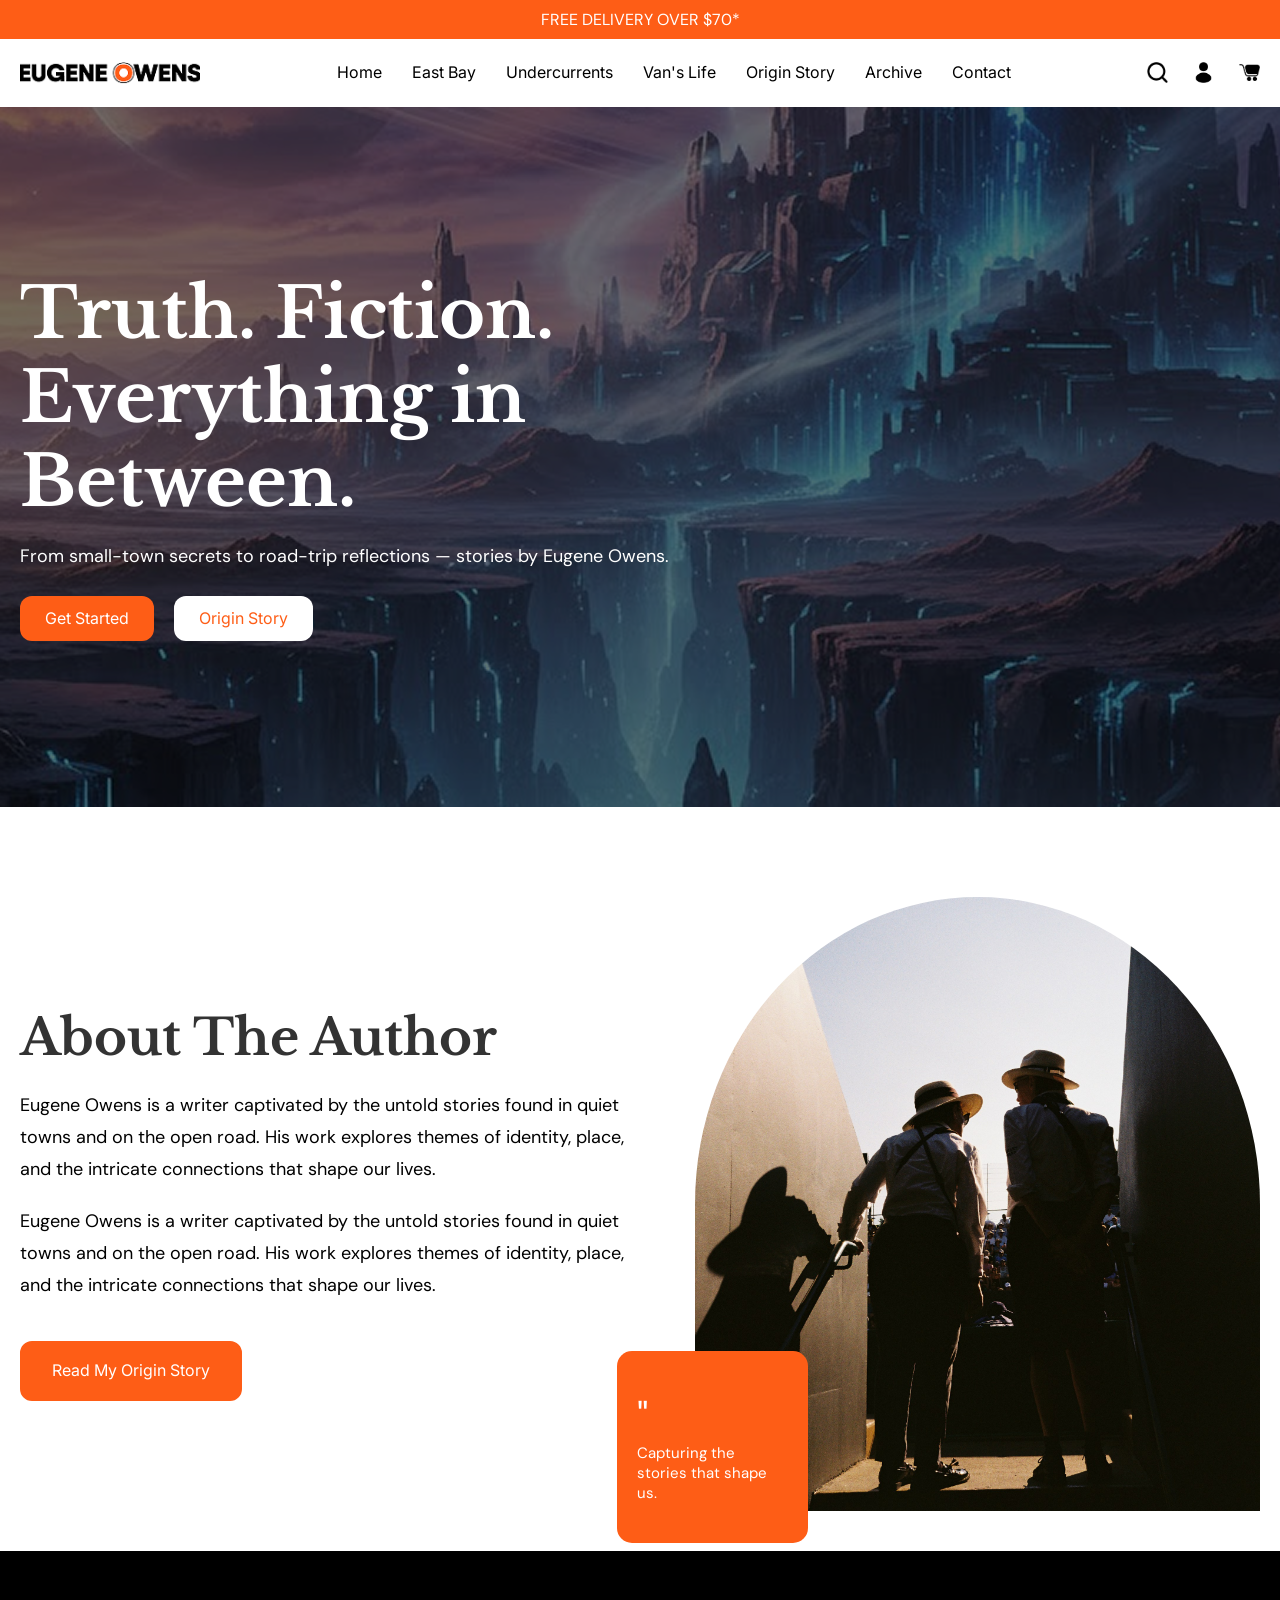
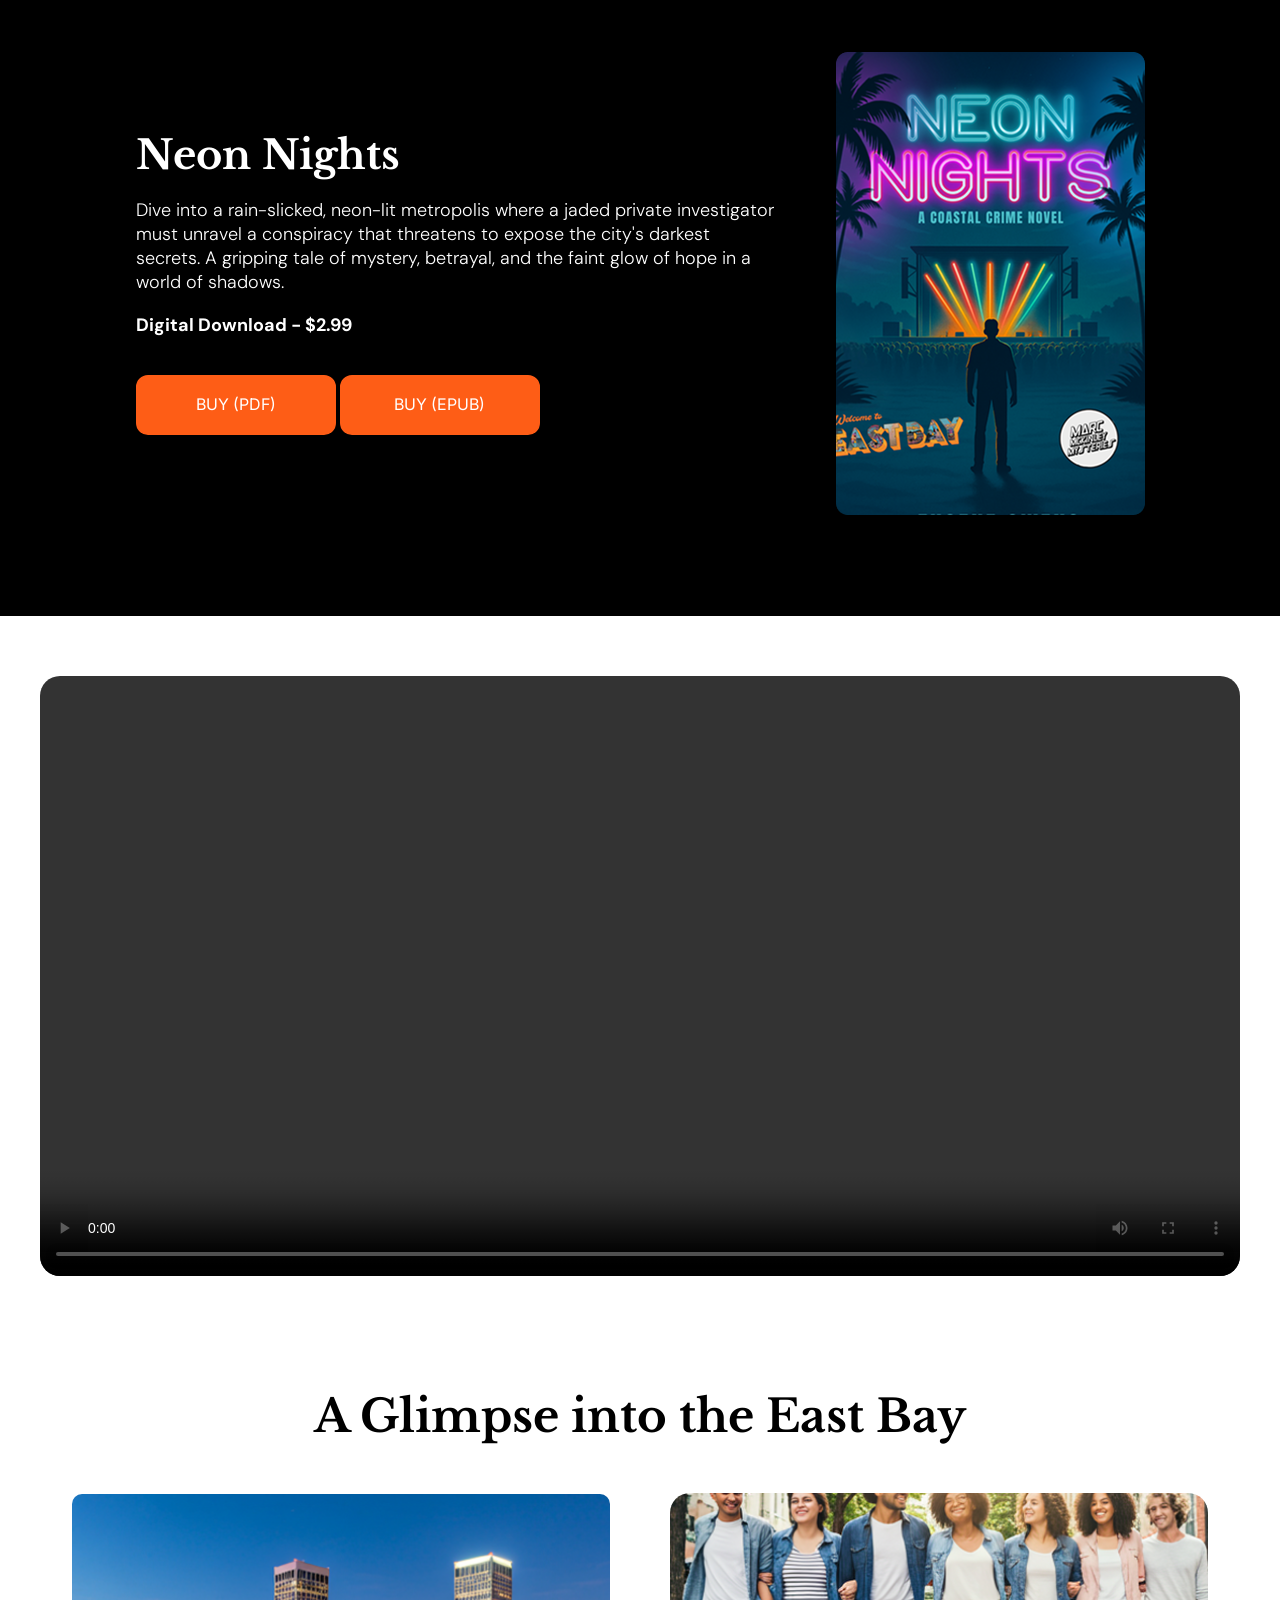
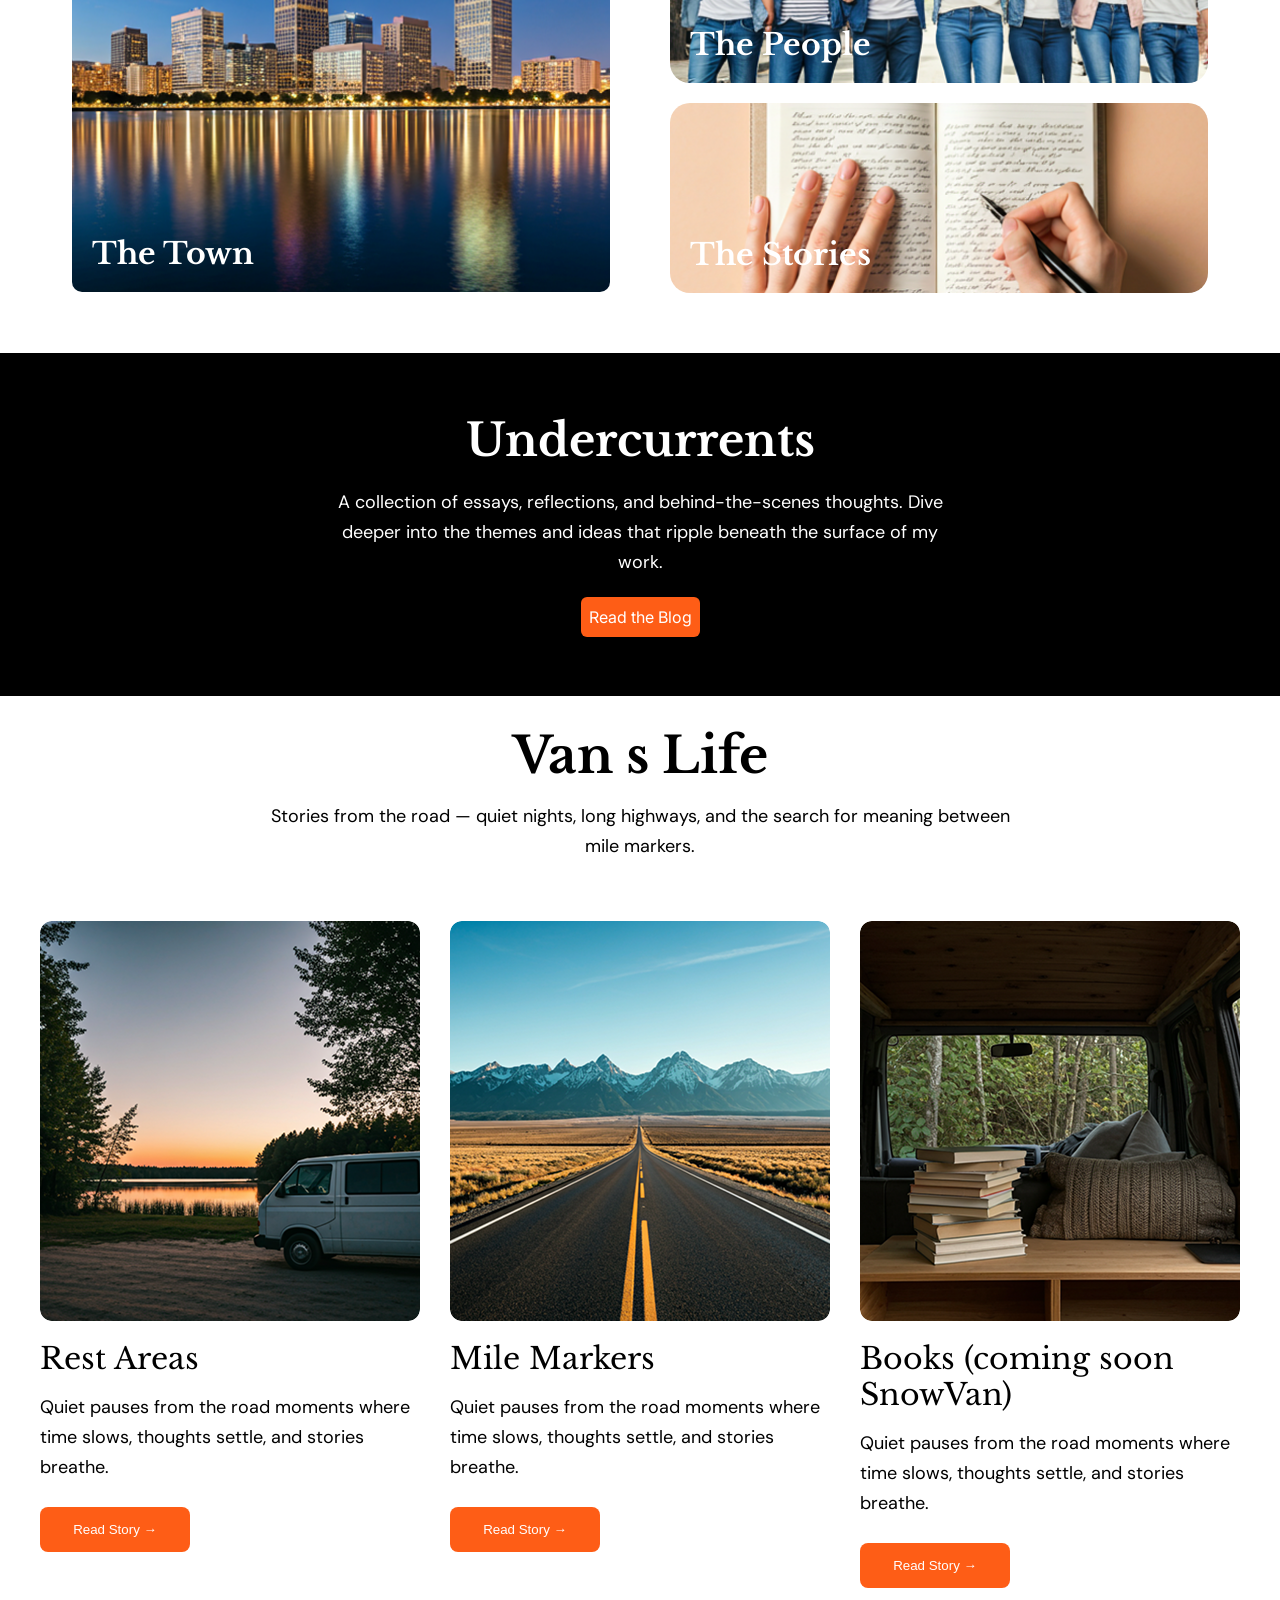
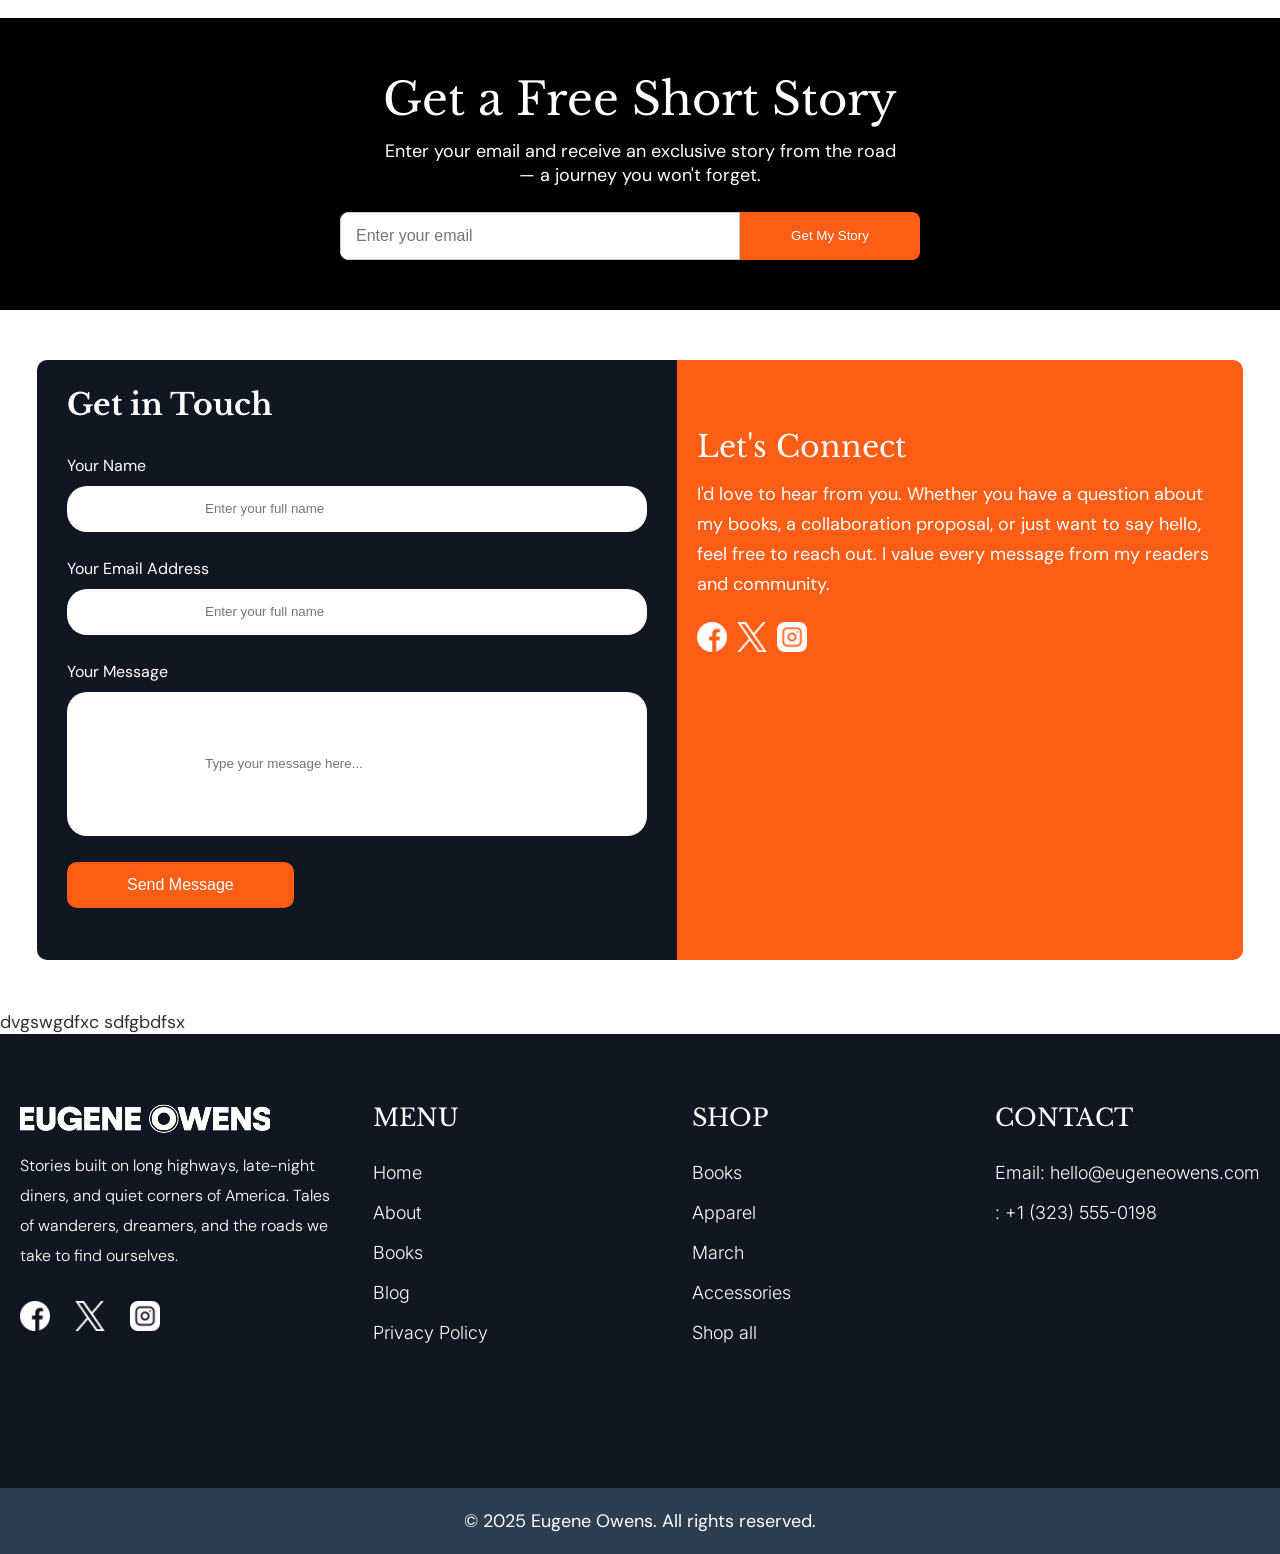
==== commit 69124c71: "second commit" ====
--- a/index.html
+++ b/index.html
@@ -305,6 +305,8 @@
     </section>
 
 
+    <p>dvgswgdfxc sdfgbdfsx</p>
+
 
 
 
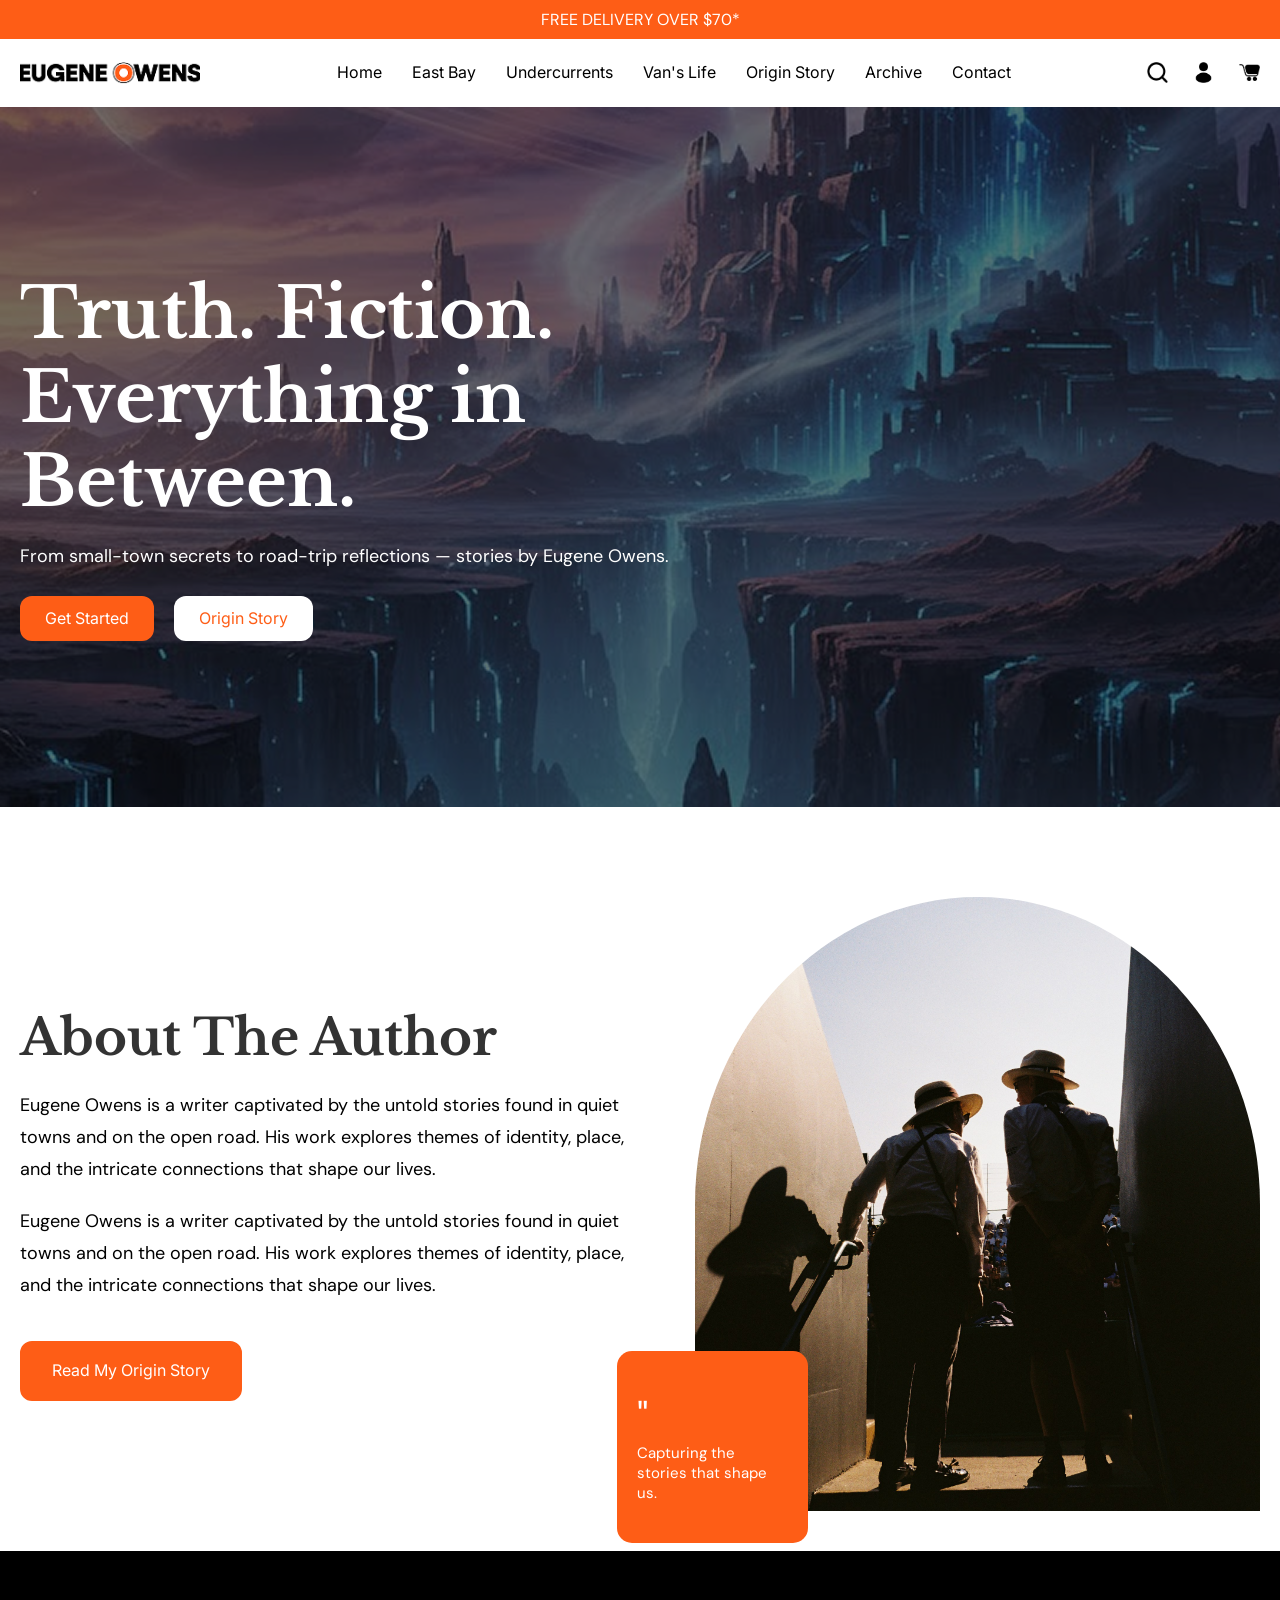
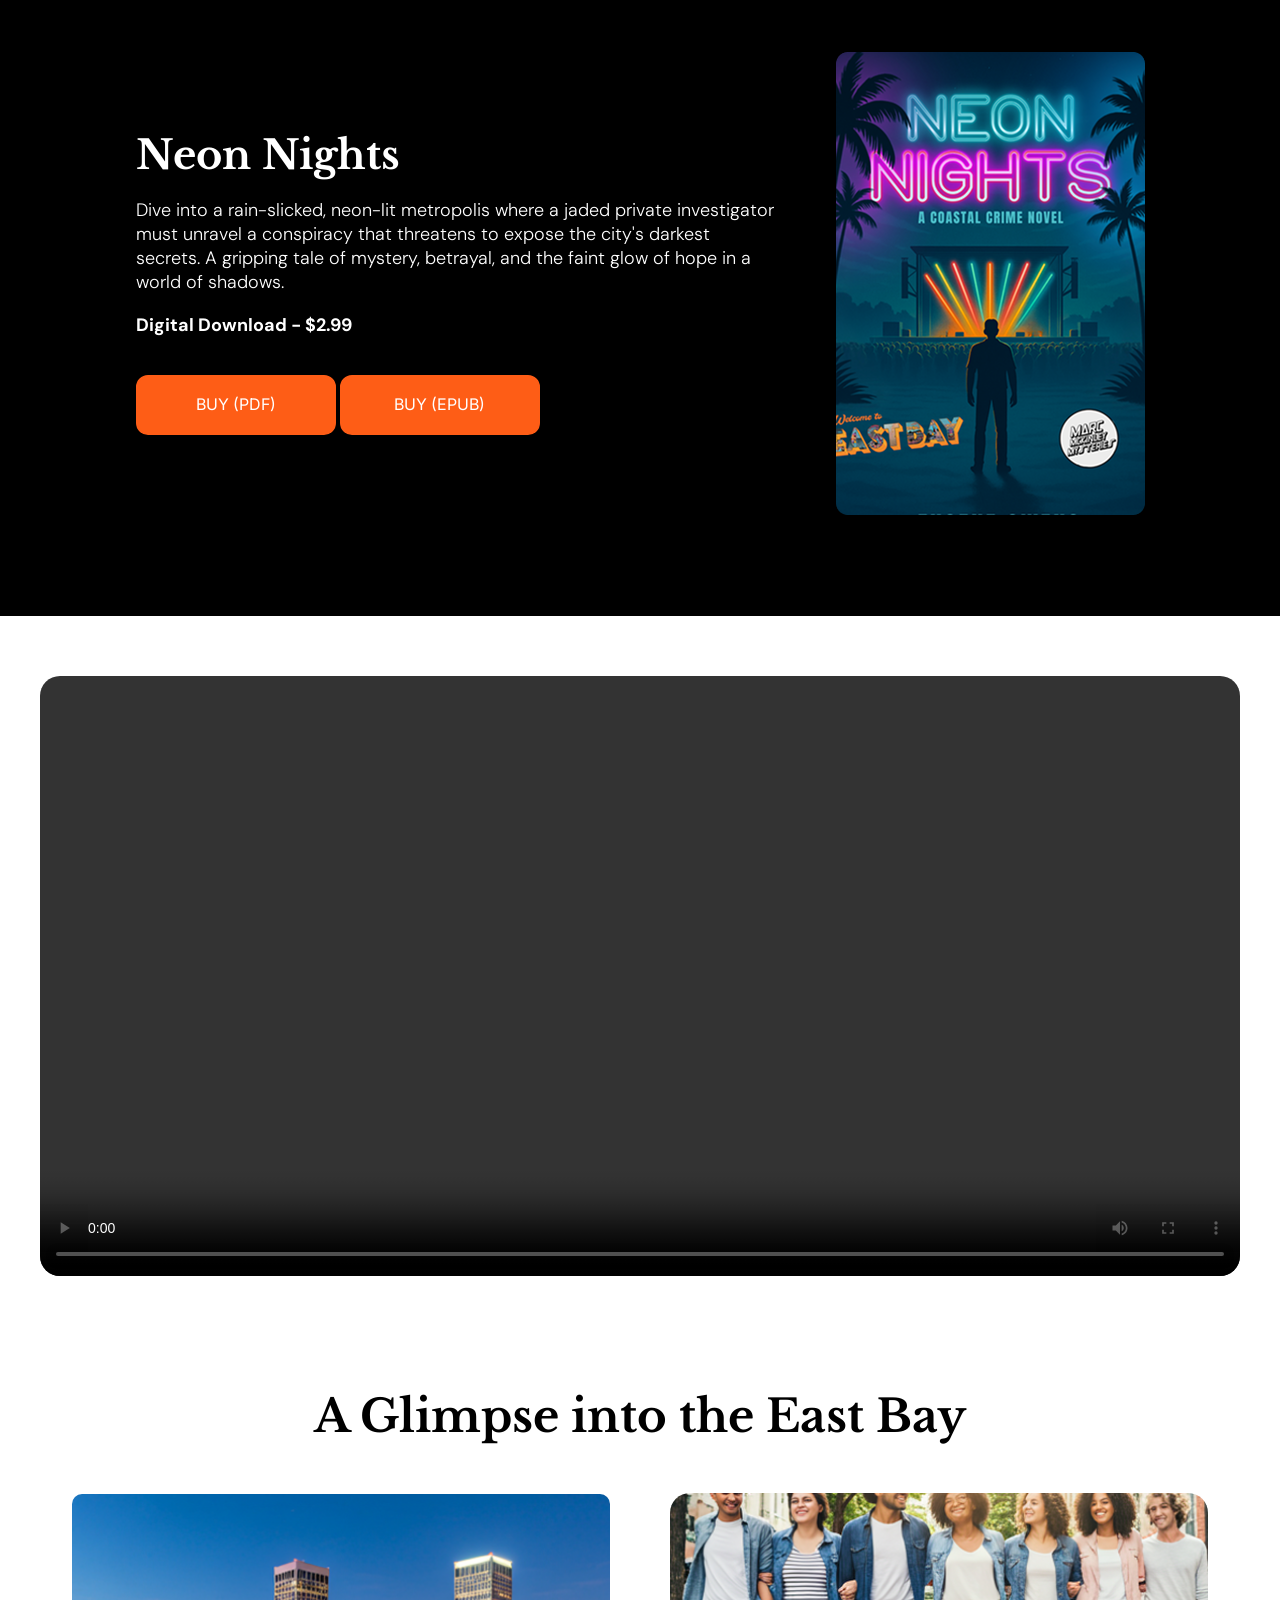
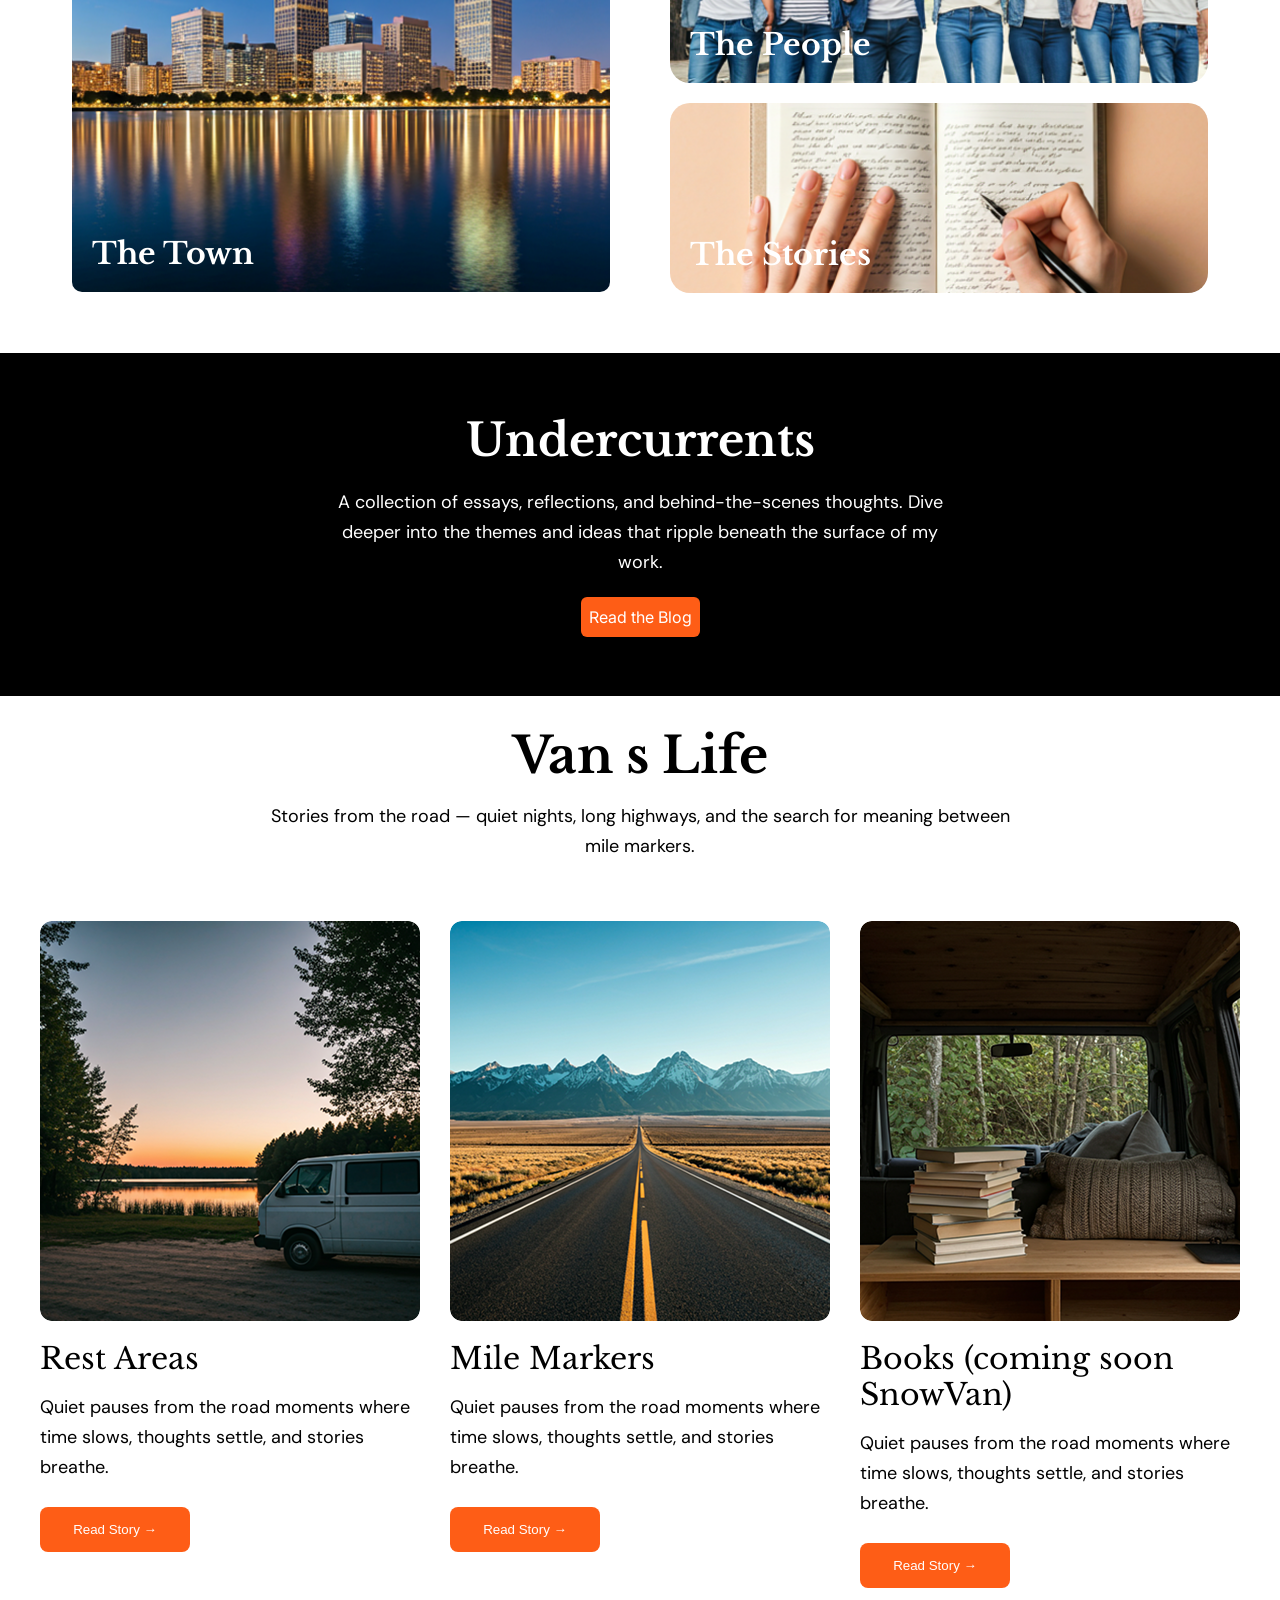
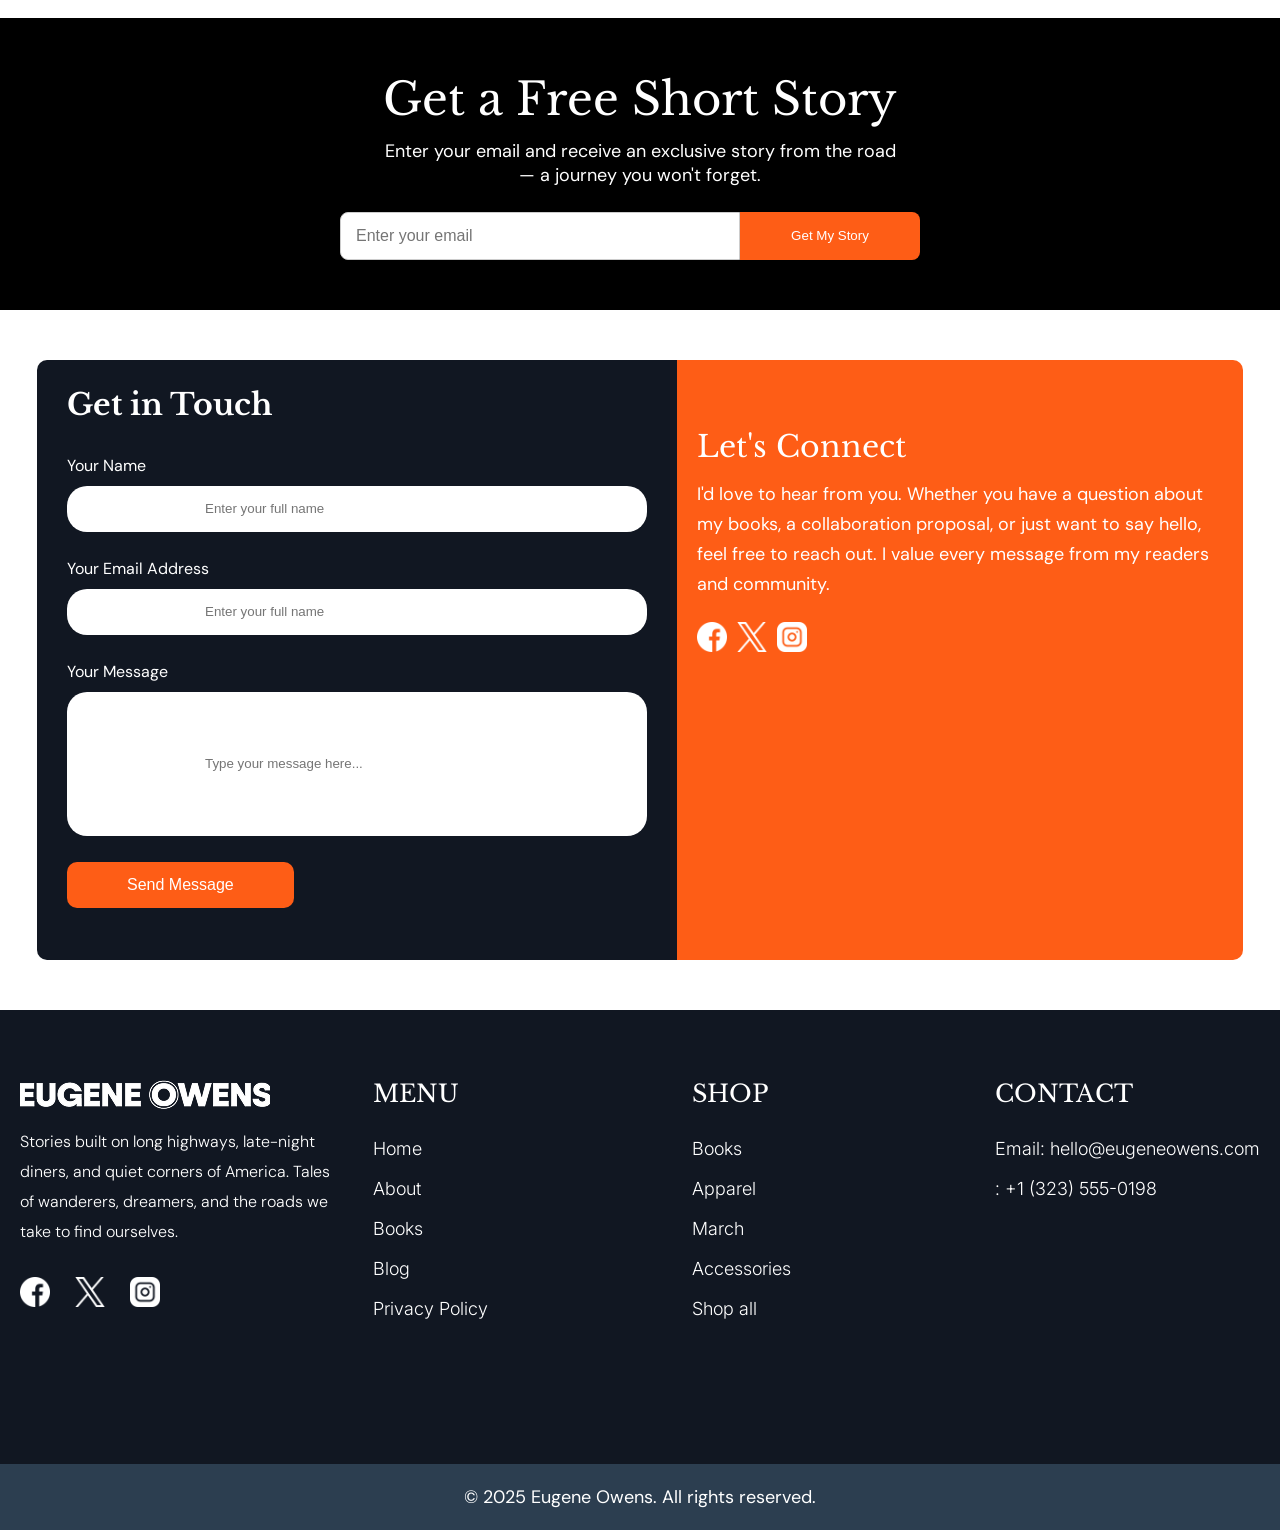
==== commit c2e48030: "second commit" ====
--- a/index.html
+++ b/index.html
@@ -305,7 +305,8 @@
     </section>
 
 
-    <p>dvgswgdfxc sdfgbdfsx</p>
+
+
 
 
 
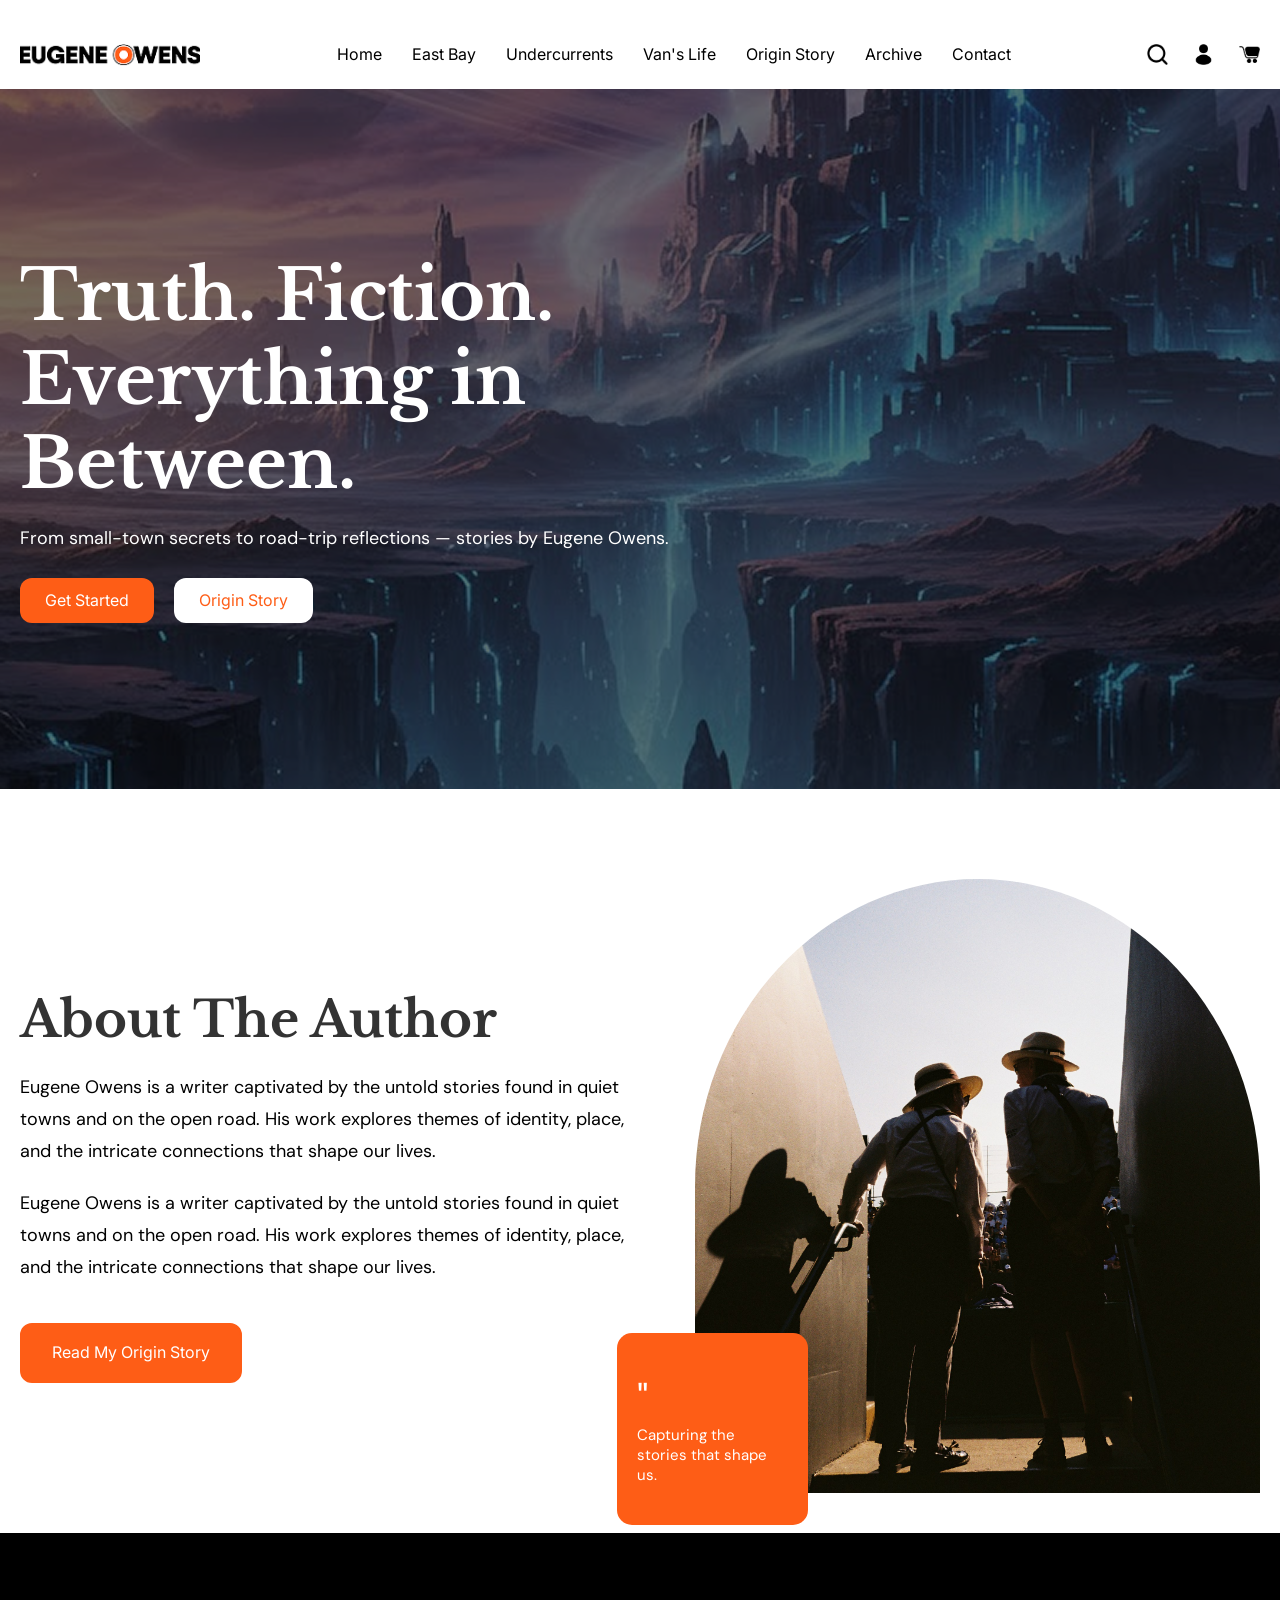
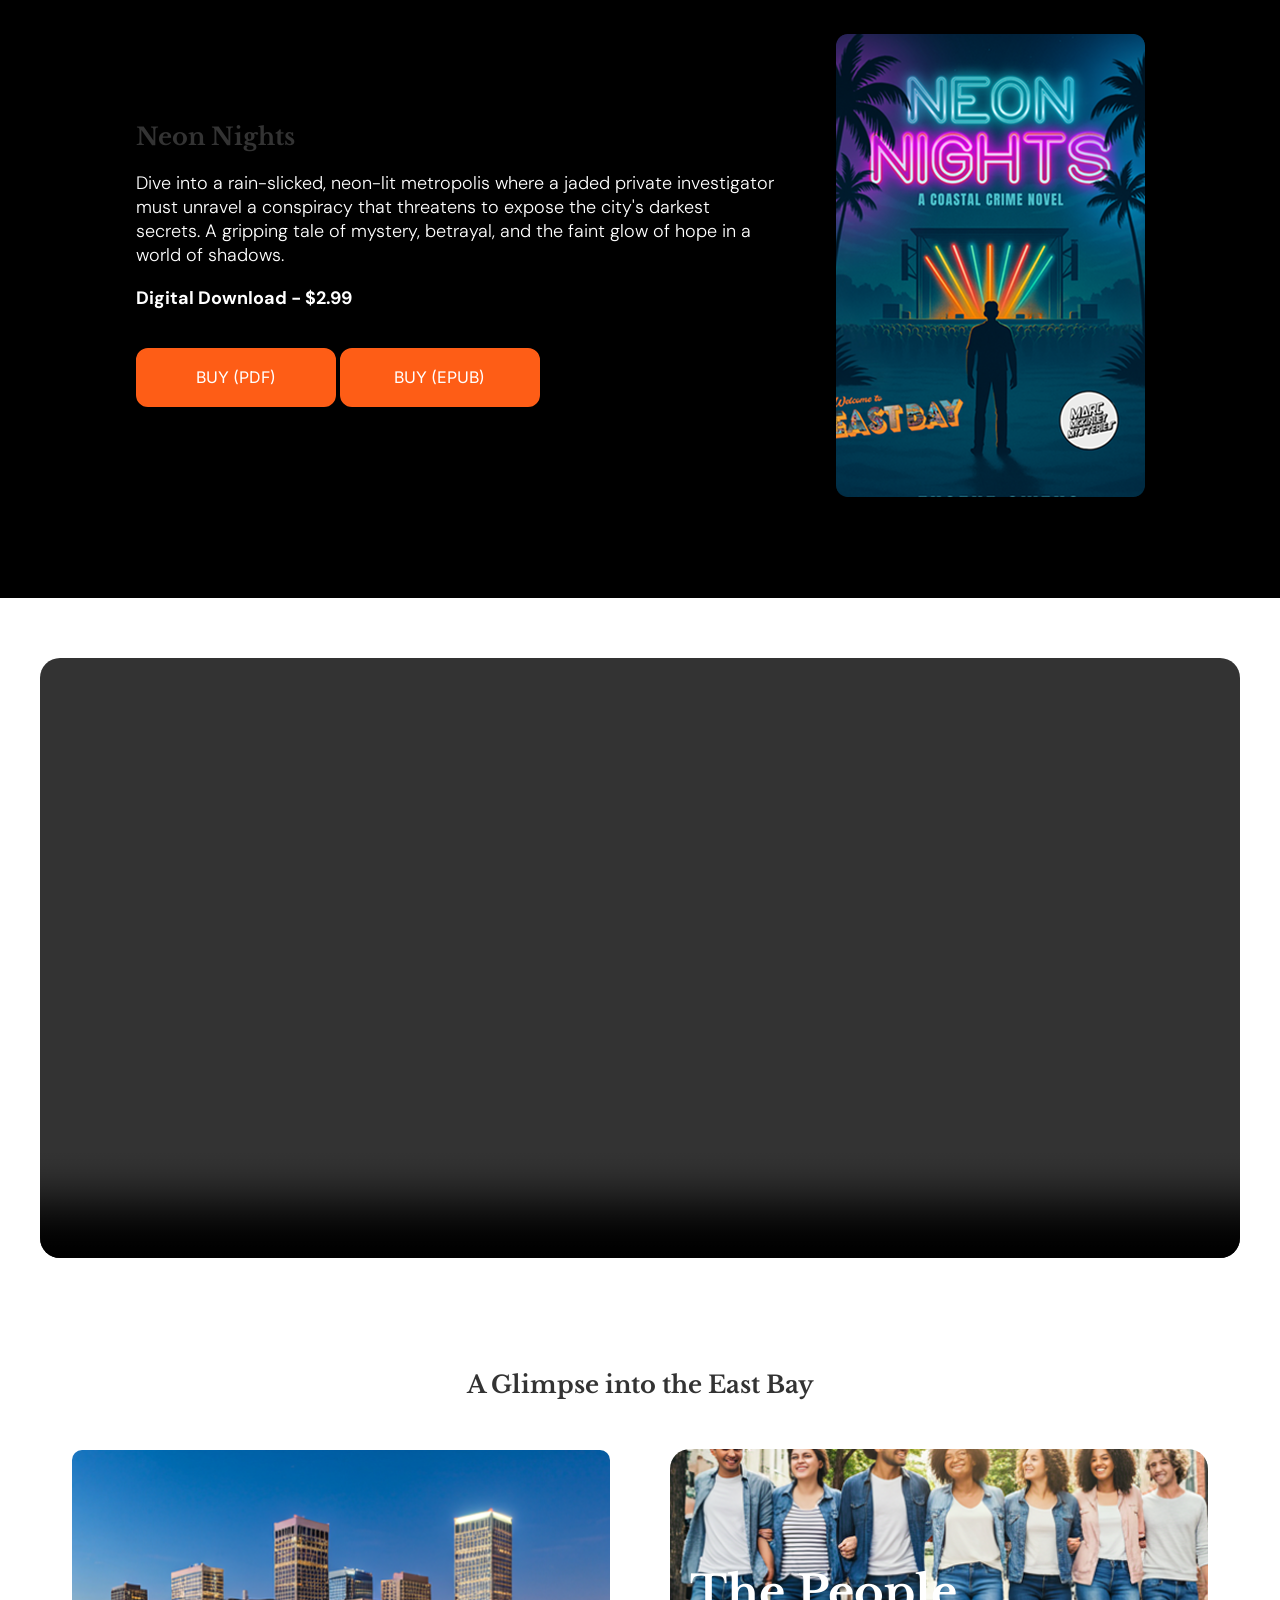
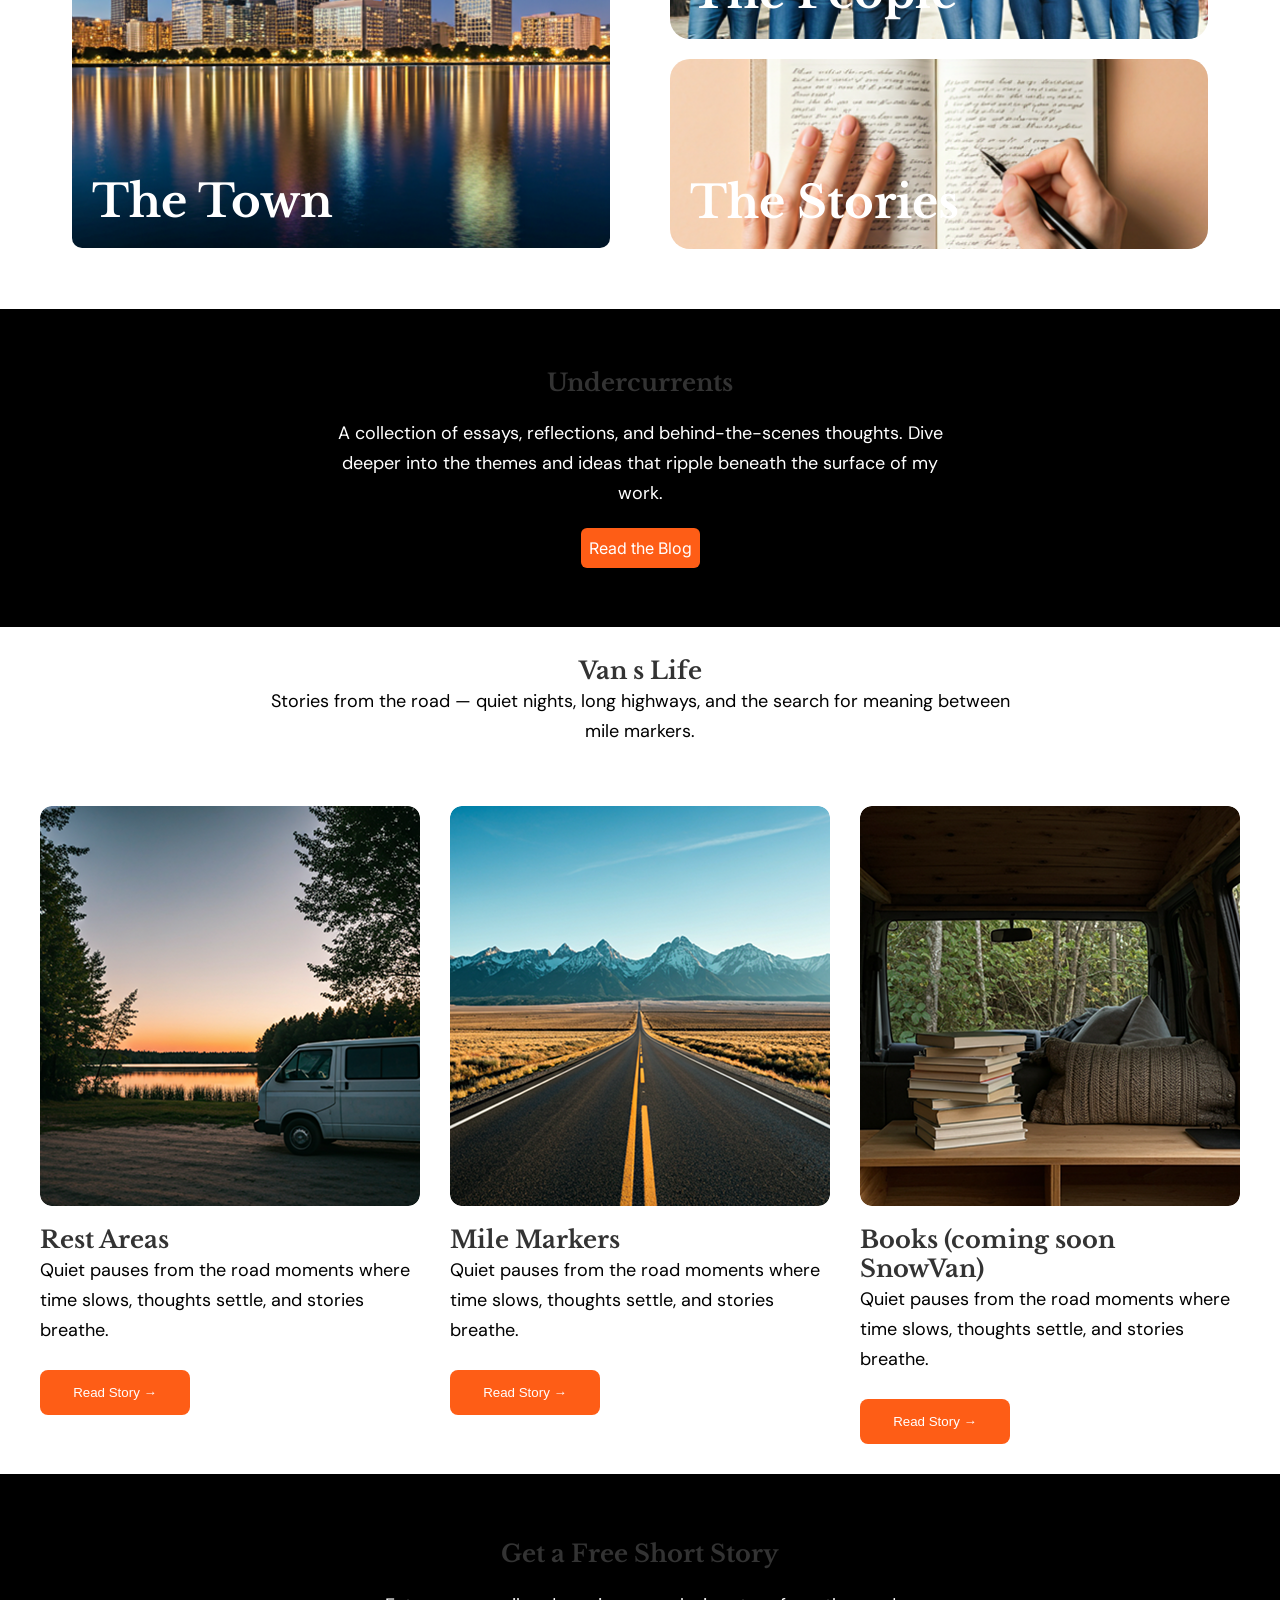
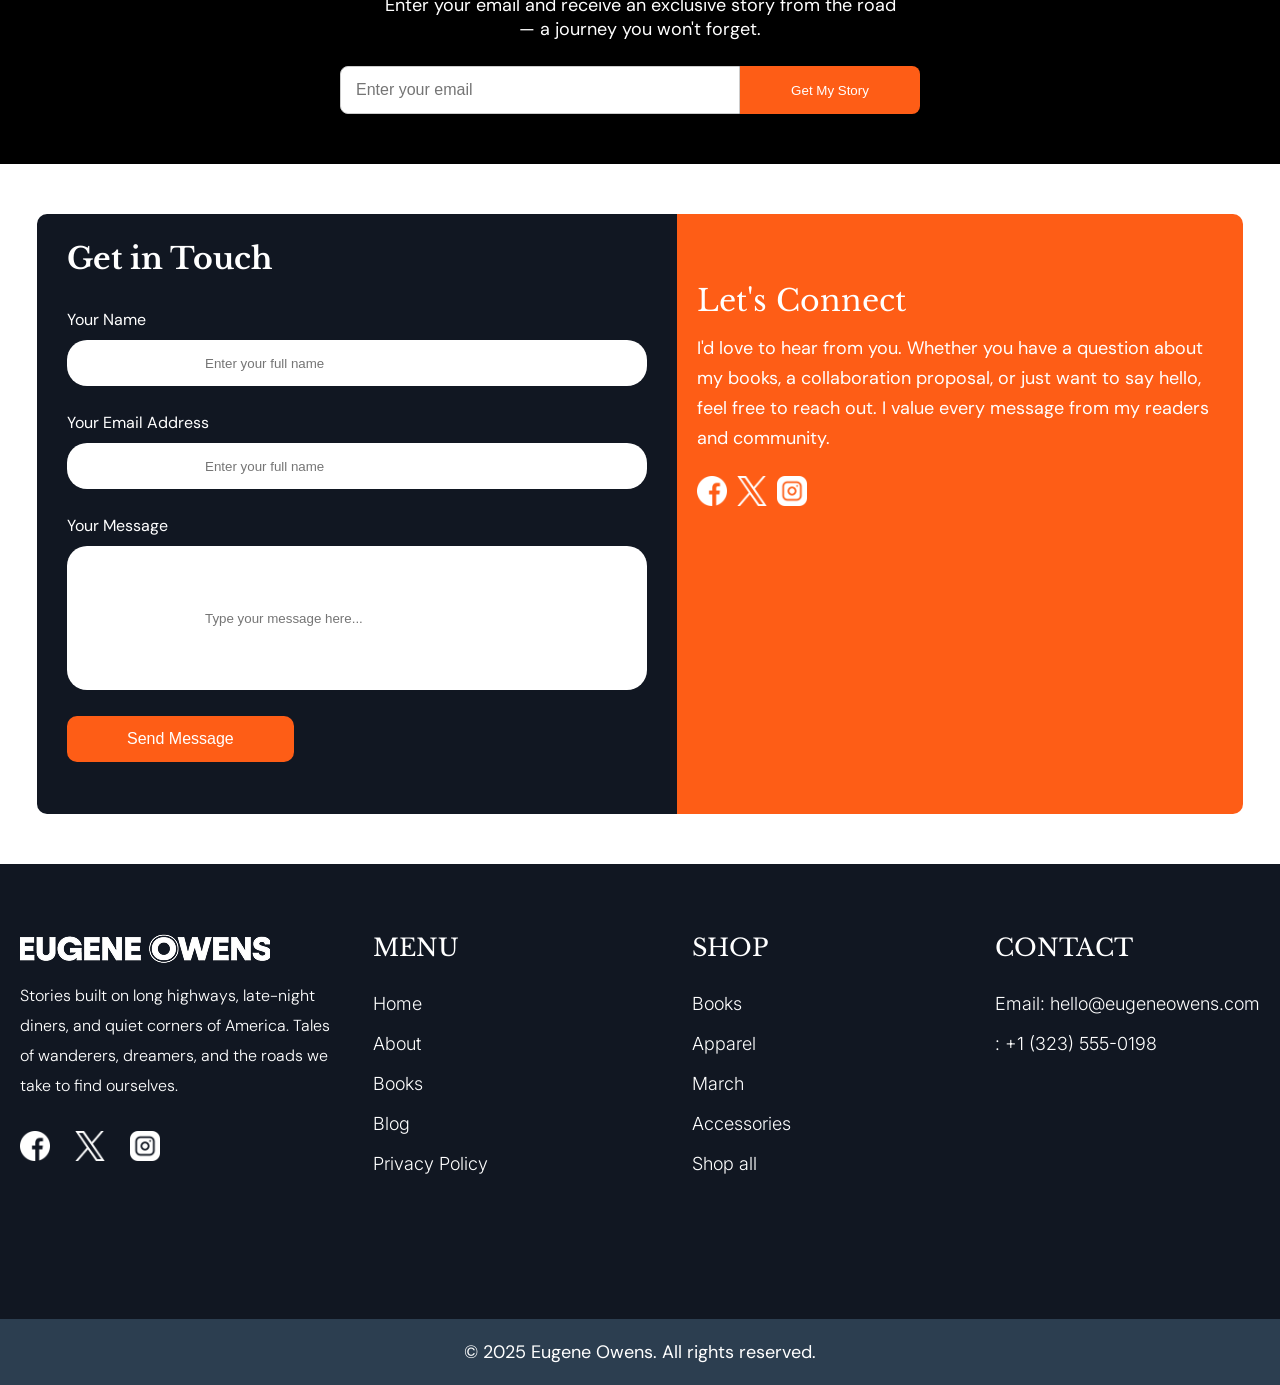
==== commit 08bd72f9: "second commit" ====
--- a/index.html
+++ b/index.html
@@ -10,7 +10,7 @@
 </head>
 
 <body>
-    <section class="topbar">
+    <div class="topbar">
         <div class="container">
             <div class="row">
                 <div class="topbar-wrapper">
@@ -19,7 +19,7 @@
             </div>
         </div>
 
-    </section>
+    </div>
 
     <header>
         <div class="container">
@@ -115,7 +115,7 @@
             <div class="row">
                 <div class="neon-night-wrapper">
                     <div class="neon-night-titel">
-                        <h1>Neon Nights</h1>
+                        <h2>Neon Nights</h2>
                         <p>Dive into a rain-slicked, neon-lit metropolis where a jaded private investigator must unravel
                             a conspiracy that threatens to expose the city's darkest secrets. A gripping tale of
                             mystery, betrayal, and the faint glow of hope in a world of shadows.
@@ -137,38 +137,38 @@
 
     </section>
 
-    <section class="video">
+    <div class="video">
         <div class="container">
             <div class="row">
                 <div class="video-wrapper">
-                    <video controls width="100%">
+                    <video controls>
                         <source src="./assests/images/vedeo.mp4" type="video/mp4">
                         Your browser does not support the video tag.
                     </video>
                 </div>
             </div>
         </div>
-    </section>
+    </div>
 
     <section class="glim">
         <div class="container">
             <div class="row">
                 <div class="glim-wrapper">
                     <div class="glim-titel">
-                        <h1>A Glimpse into the East Bay</h1>
+                        <h2>A Glimpse into the East Bay</h2>
                     </div>
                     <div class="glim-contant">
                         <div class="glim-inner-img" style="background-image: url(./assests/images/glim-img.png);">
-                            <h3>The Town</h3>
+                            <h2>The Town</h2>
                         </div>
                         <div class="glim-inner-img-a">
                             <div class="glim-inner-img-titel"
                                 style="background-image: url(./assests/images/glim-img1.png);">
-                                <h3>The People</h3>
+                                <h2>The People</h2>
                             </div>
                             <div class="glim-inner-img-titel-a"
                                 style="background-image: url(./assests/images/glim-img2.png);">
-                                <h3>The Stories</h3>
+                                <h2>The Stories</h2>
                             </div>
                         </div>
                     </div>
@@ -182,7 +182,7 @@
         <div class="container">
             <div class="row">
                 <div class="undercurrents-wrapper">
-                    <h1>Undercurrents</h1>
+                    <h2>Undercurrents</h2>
                     <p>A collection of essays, reflections, and behind-the-scenes thoughts. Dive deeper into the themes
                         and ideas that ripple beneath the surface of my work.
                     </p>
@@ -197,7 +197,7 @@
         <div class="container">
             <div class="row">
                 <div class="vans-wrapper">
-                    <h1>Van s Life</h1>
+                    <h2>Van s Life</h2>
                     <p>Stories from the road — quiet nights, long highways, and the search for meaning between mile
                         markers.</p>
                 </div>
@@ -209,7 +209,7 @@
                         </div>
                         <div class="card-content">
                             <div>
-                                <h4>Rest Areas</h4>
+                                <h2>Rest Areas</h2>
                                 <p>Quiet pauses from the road moments where time slows, thoughts settle, and stories
                                     breathe.
                                 </p>
@@ -223,7 +223,7 @@
                         </div>
                         <div class="card-content">
                             <div>
-                                <h4>Mile Markers</h4>
+                                <h2>Mile Markers</h2>
                                 <p>Quiet pauses from the road moments where time slows, thoughts settle, and stories
                                     breathe.
                                 </p>
@@ -237,7 +237,7 @@
                         </div>
                         <div class="card-content">
                             <div>
-                                <h4>Books (coming soon SnowVan)</h4>
+                                <h2>Books (coming soon SnowVan)</h2>
                                 <p>Quiet pauses from the road moments where time slows, thoughts settle, and stories
                                     breathe.
                                 </p>
@@ -254,7 +254,7 @@
         <div class="container">
             <div class="row">
                 <div class="shorts-wrapper">
-                    <h1>Get a Free Short Story</h1>
+                    <h2>Get a Free Short Story</h2>
                     <p>Enter your email and receive an exclusive story from the road — a journey you won't forget.</p>
 
                     <div class="subscribe-form">
@@ -304,18 +304,6 @@
         </div>
     </section>
 
-
-
-
-
-
-
-
-
-
-
-
-
     <footer>
         <div class="container">
             <div class="row">
@@ -371,13 +359,13 @@
         </div>
 
     </footer>
-    <section class="copyright">
+    <div class="copyright">
         <div class="container">
             <div class="fotter-last-subheading">
                 <p>© 2025 Eugene Owens. All rights reserved.</p>
             </div>
         </div>
-    </section>
+    </div>
 
 
 
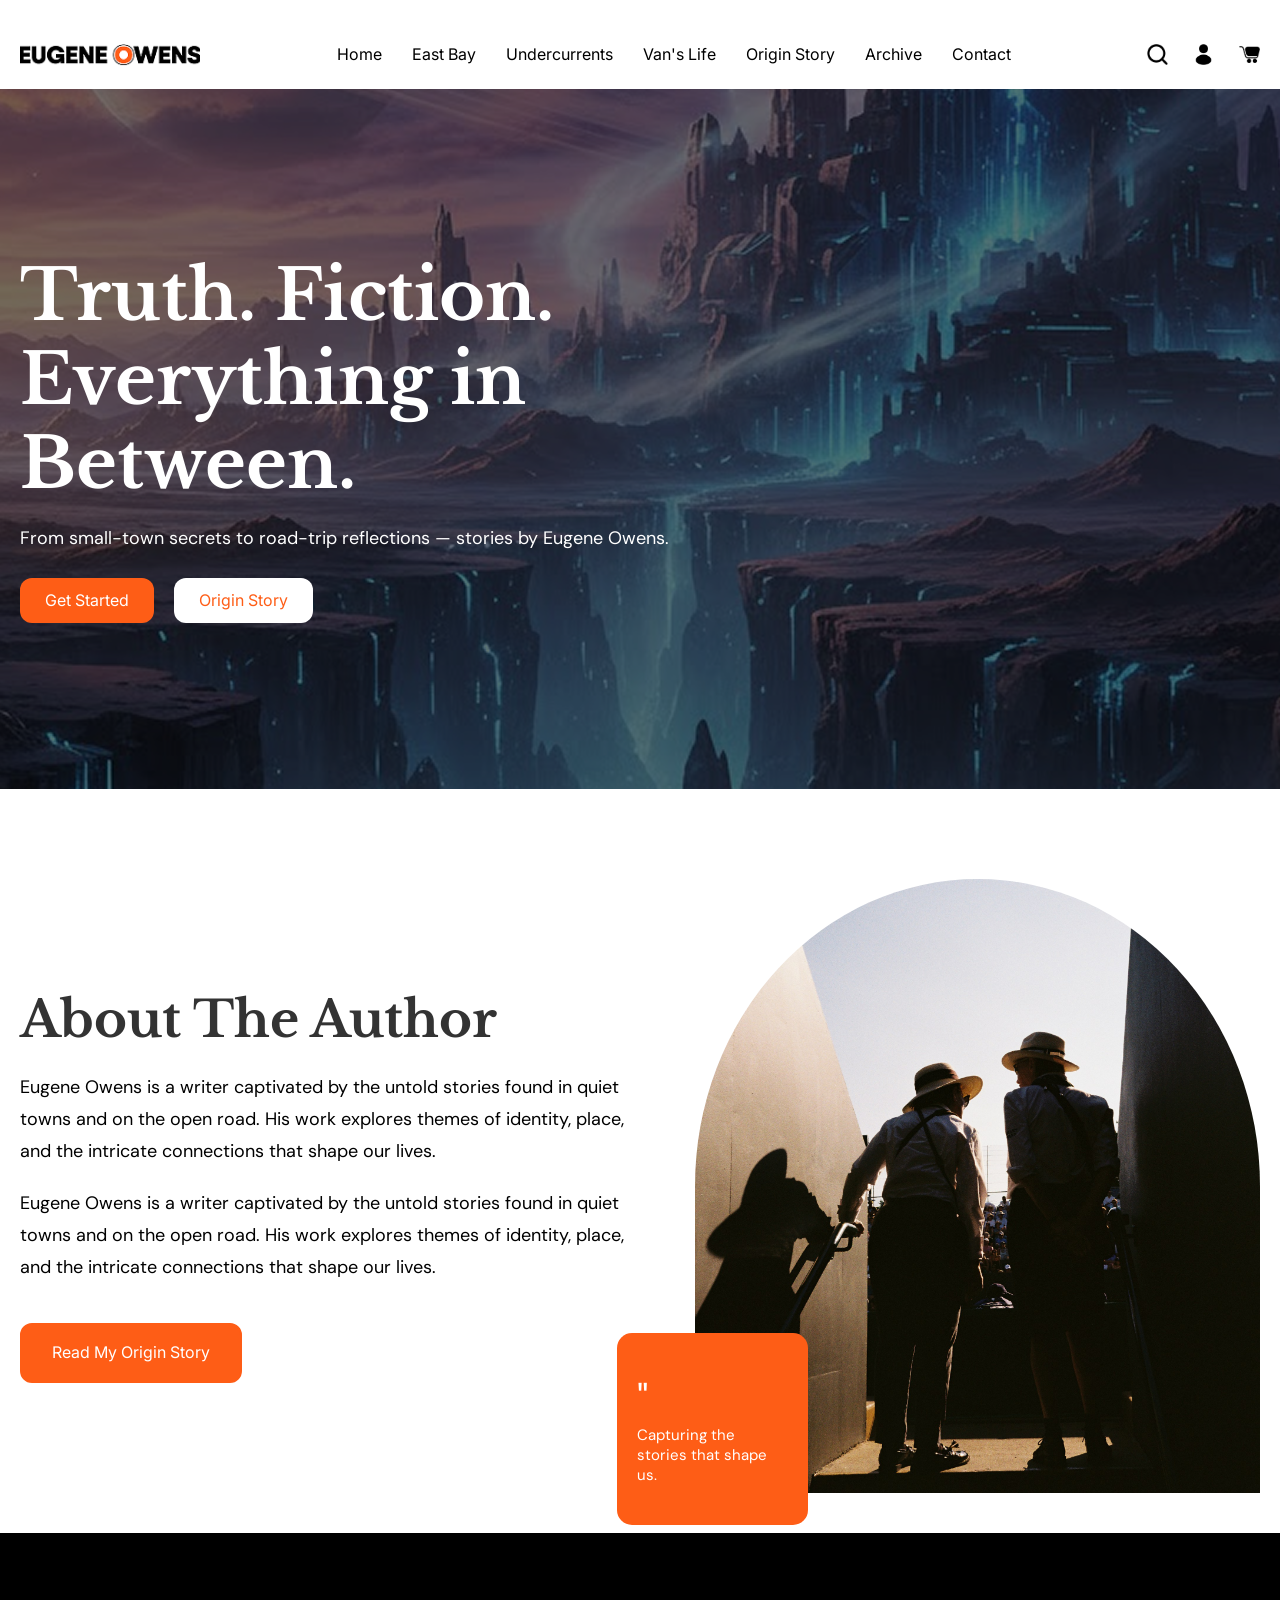
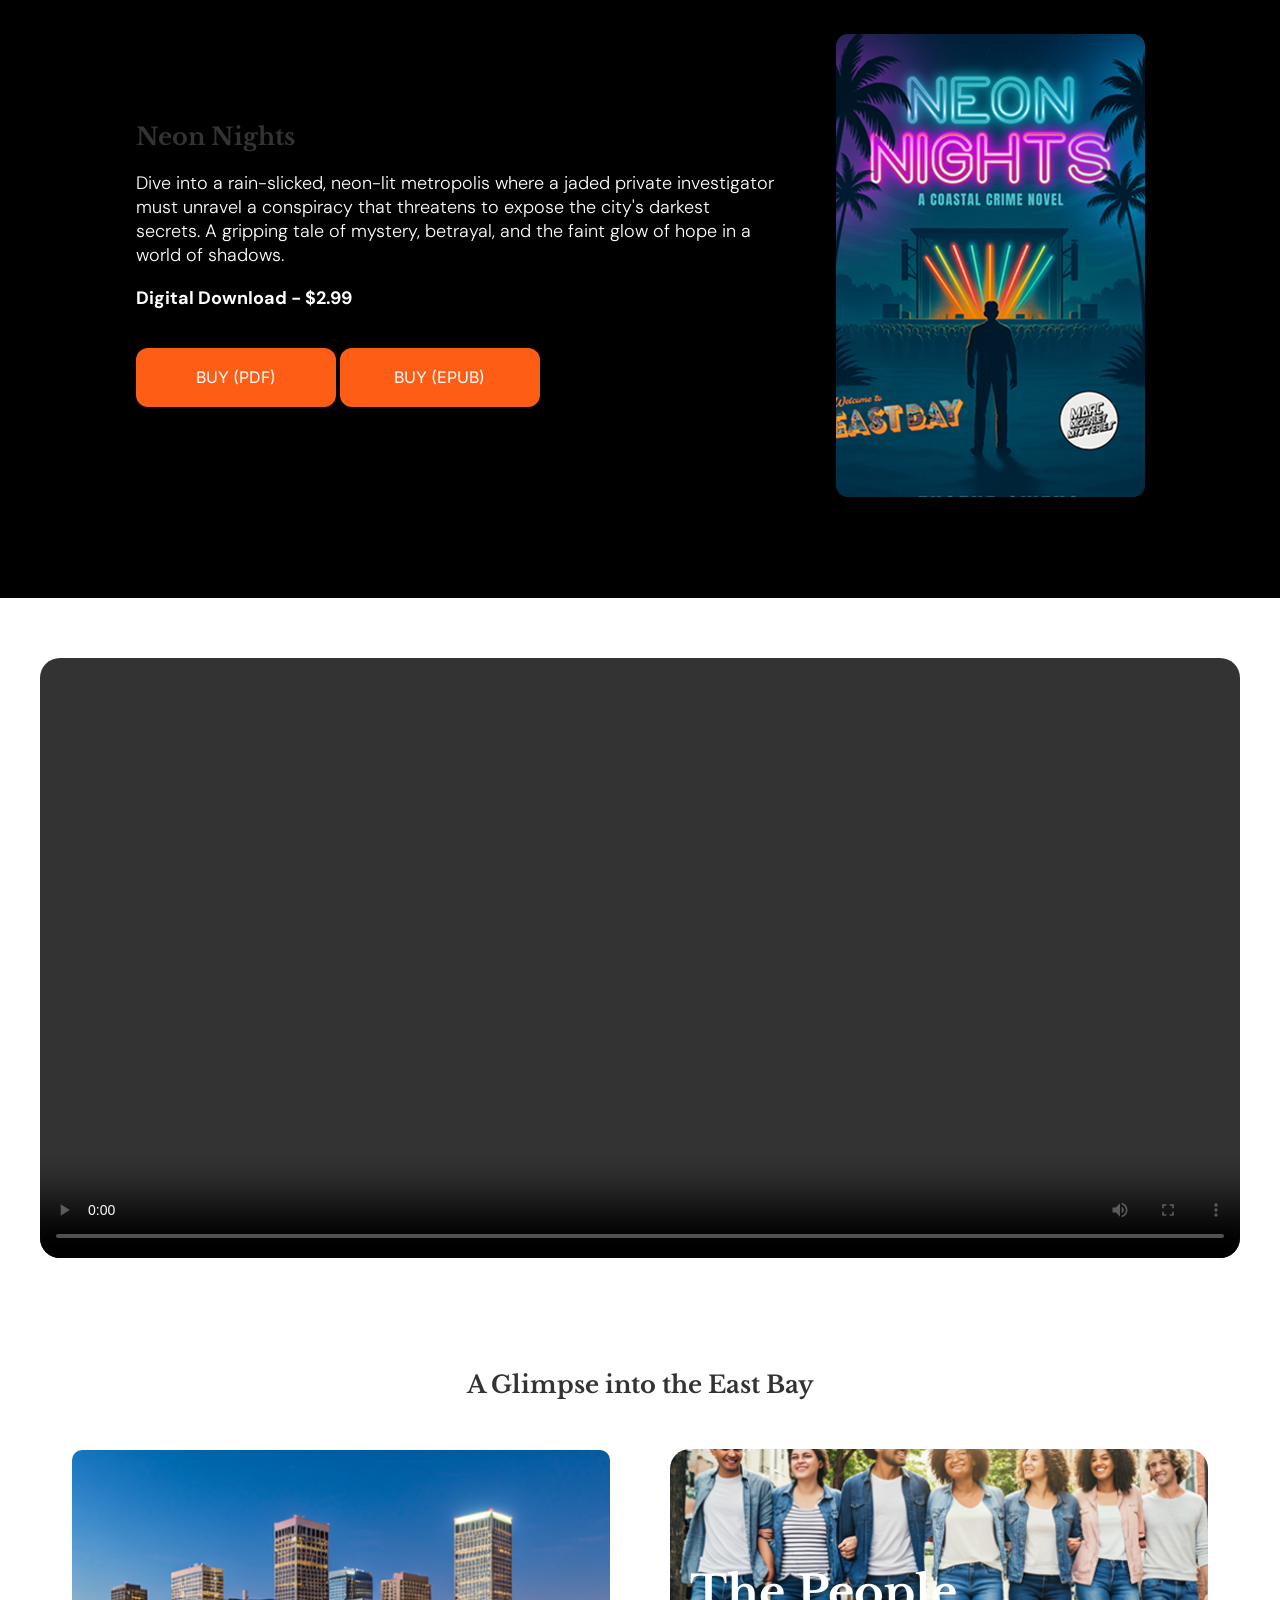
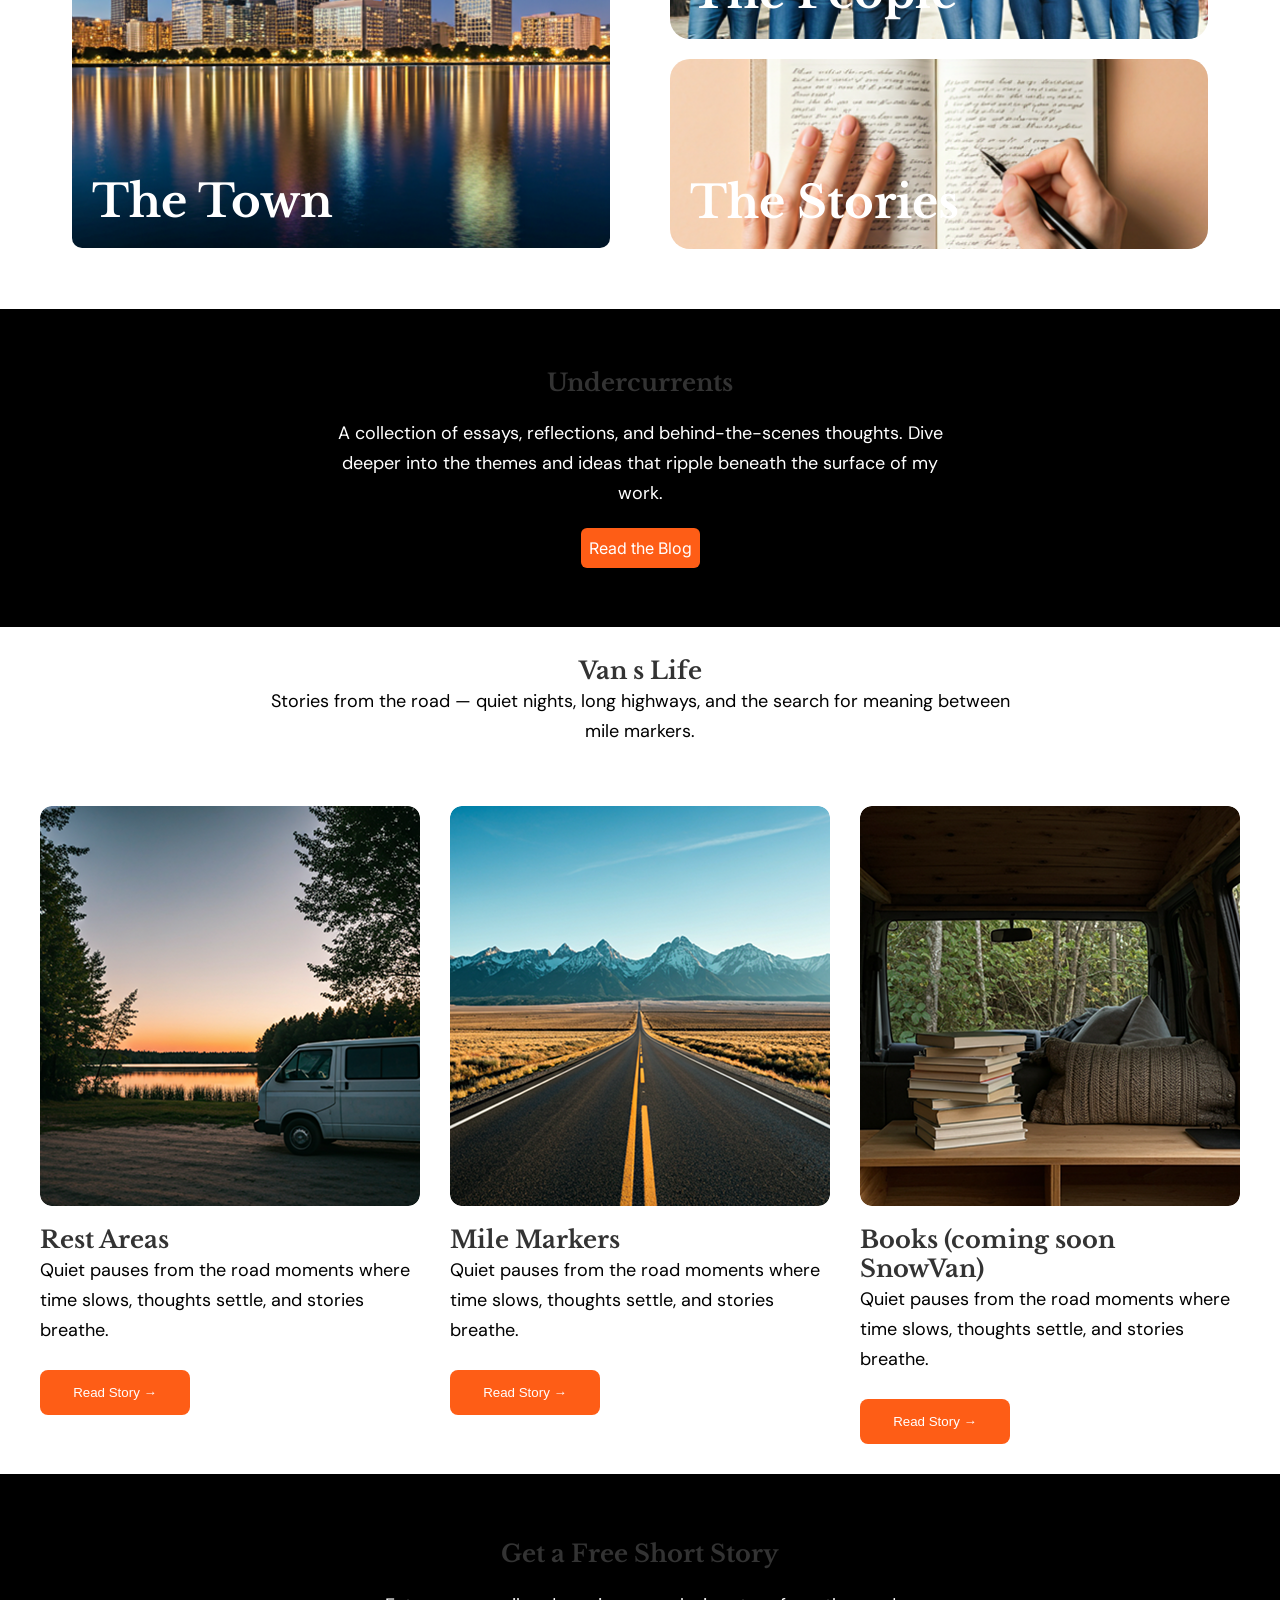
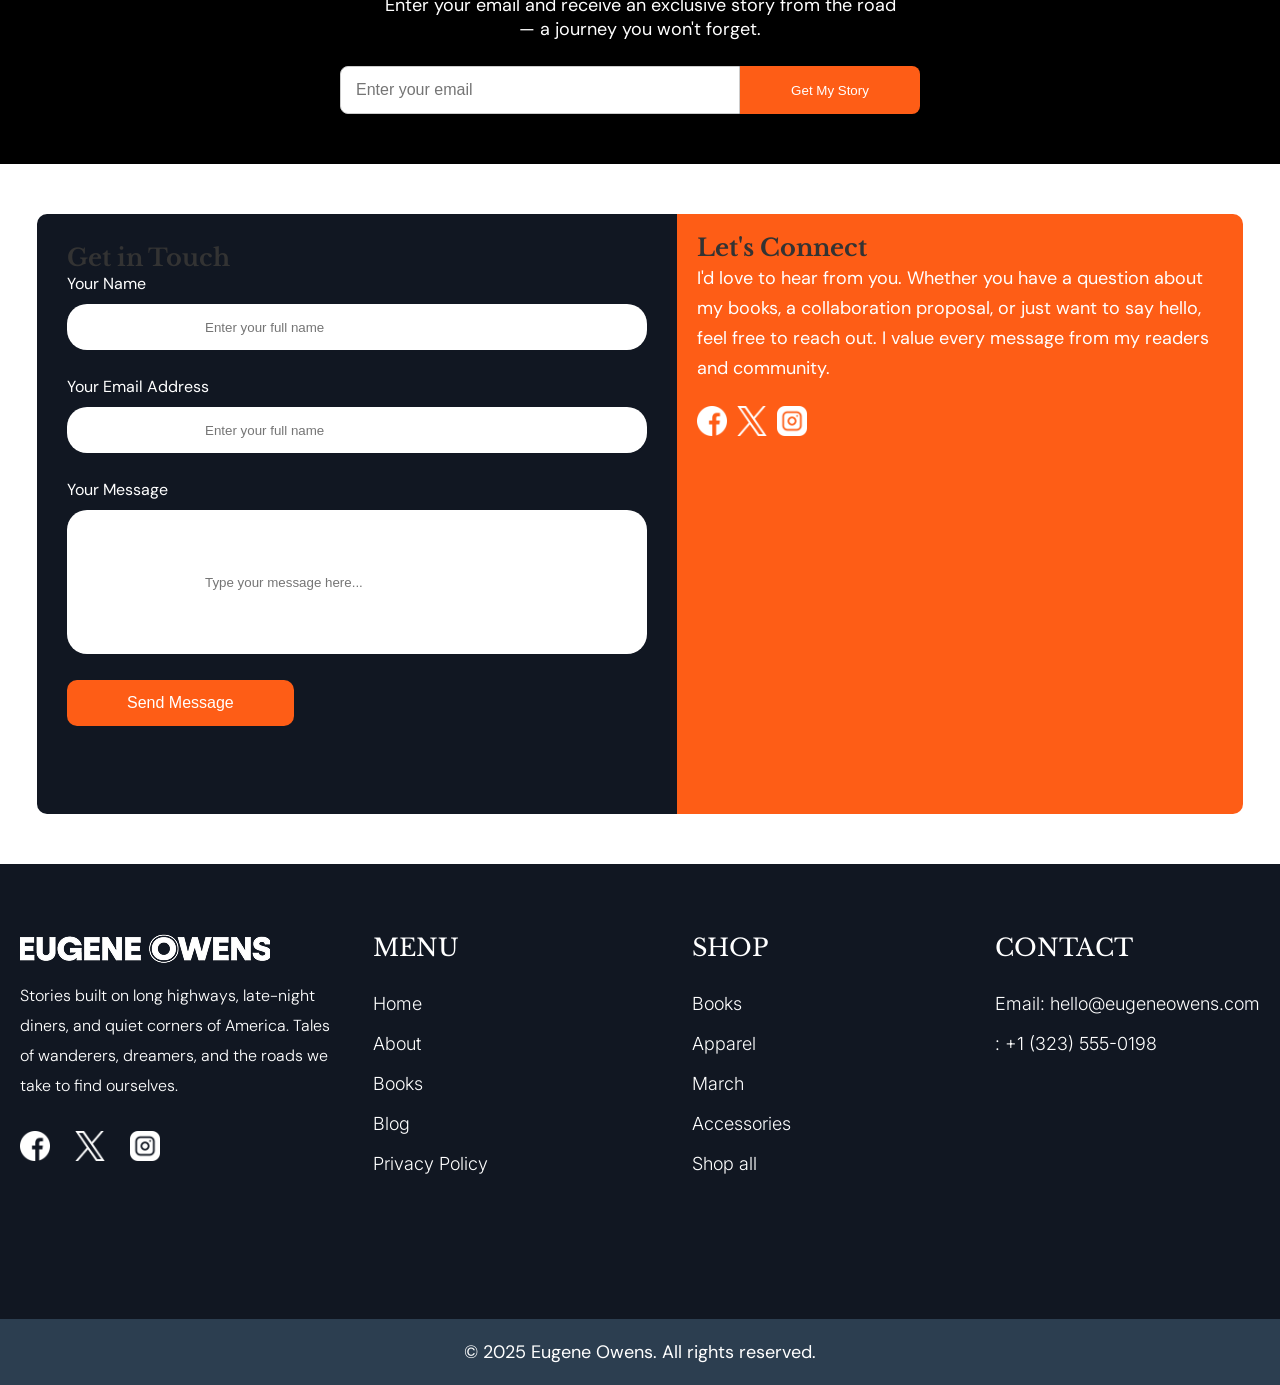
==== commit 956ad67f: "second commit" ====
--- a/index.html
+++ b/index.html
@@ -274,7 +274,7 @@
             <div class="row">
                 <div class="touch-wrapper">
                     <div class="touch-card">
-                        <h4>Get in Touch</h4>
+                        <h2>Get in Touch</h2>
                         <div class="touch-inner-card">
                             <p>Your Name</p>
                             <input type="email" placeholder="Enter your full name">
@@ -287,7 +287,7 @@
                     </div>
 
                     <div class="touch-card-a">
-                        <h4>Let's Connect</h4>
+                        <h2>Let's Connect</h2>
                         <p>I'd love to hear from you. Whether you have a question about my books, a collaboration
                             proposal, or just want to say hello, feel free to reach out. I value every message from my
                             readers and community.
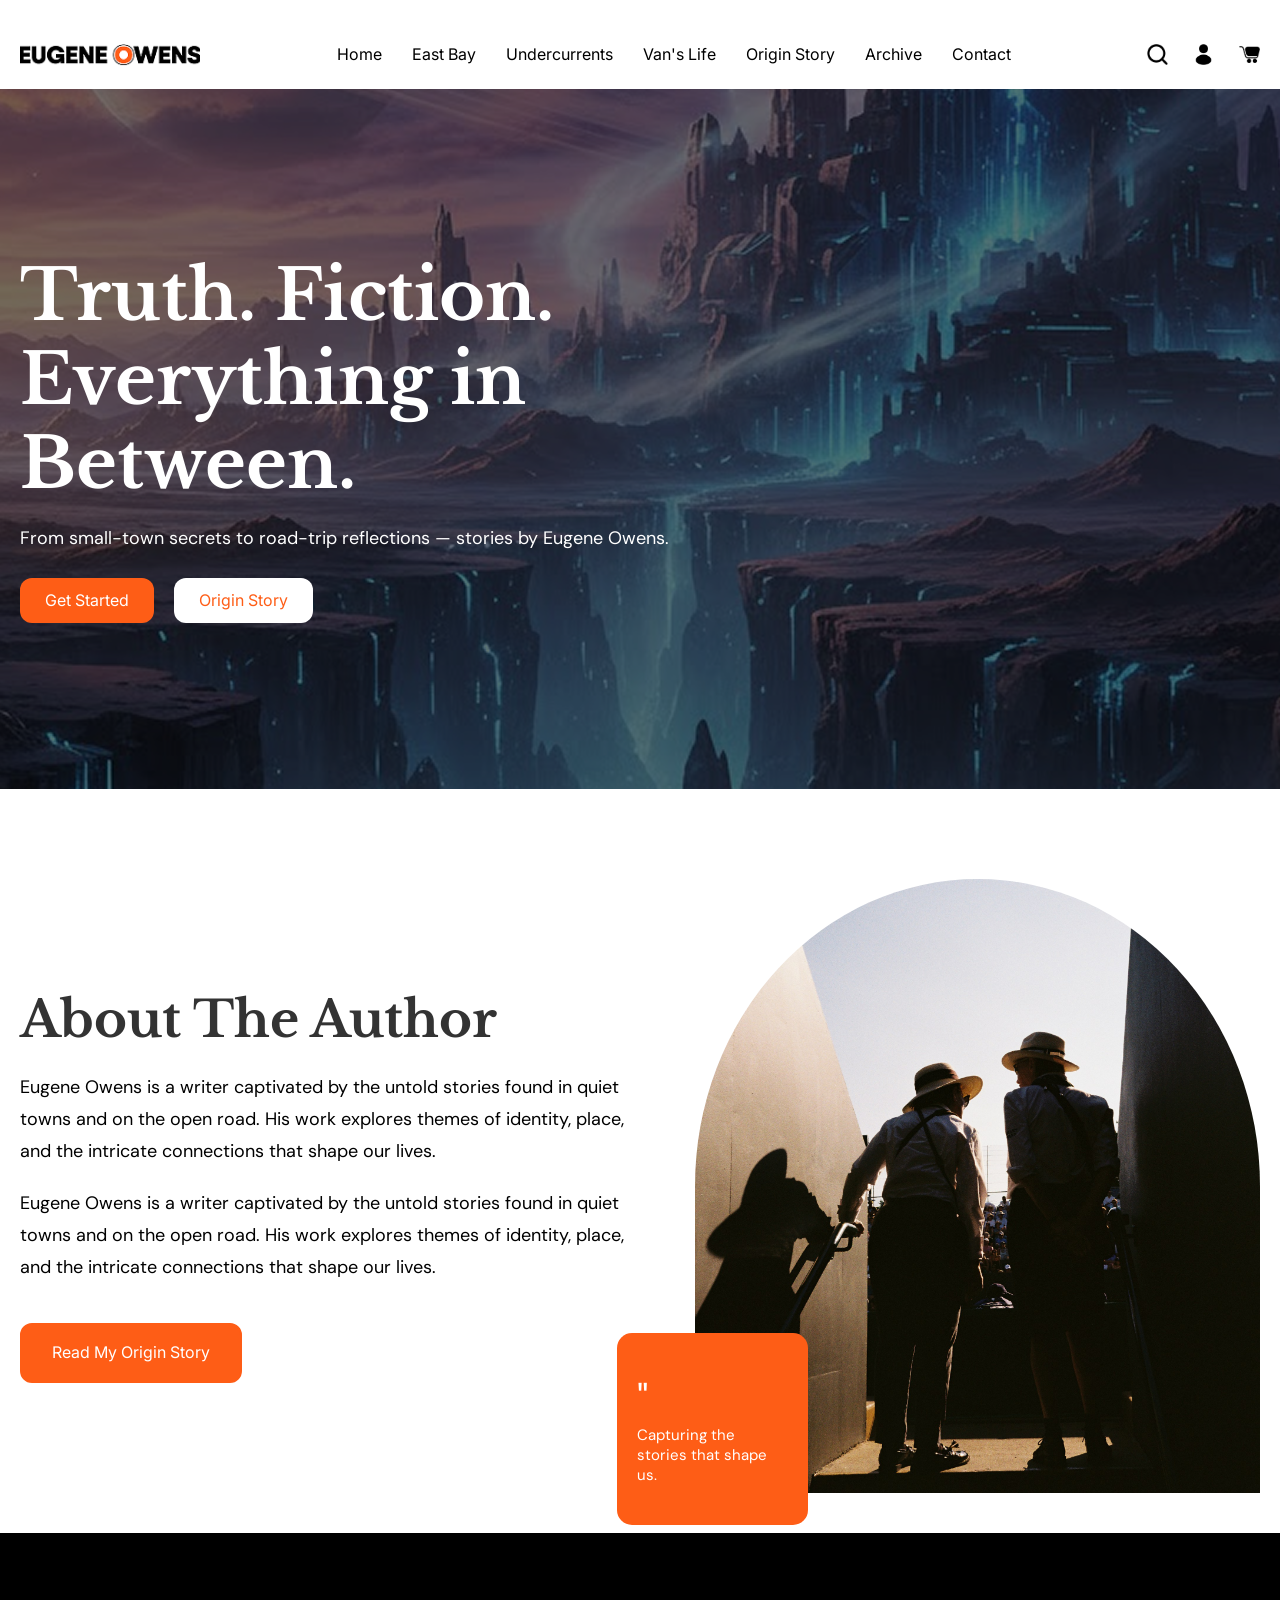
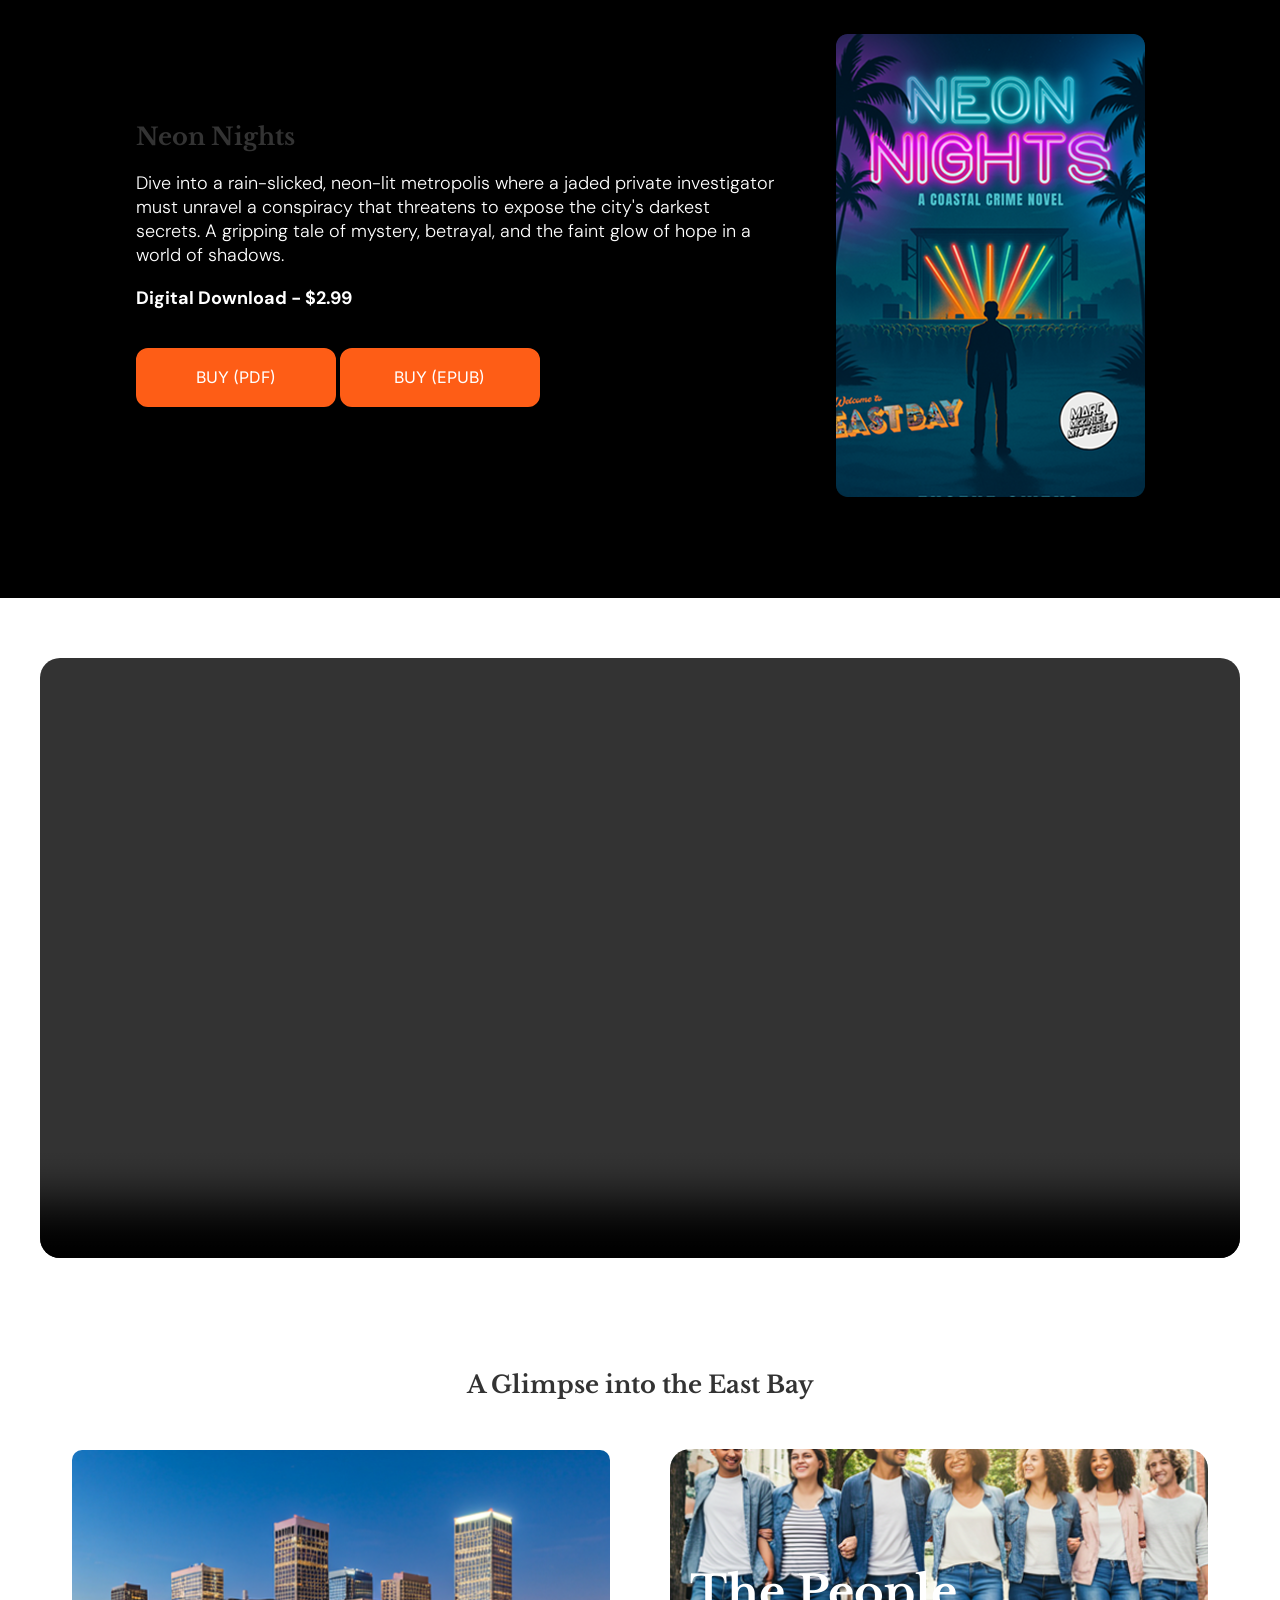
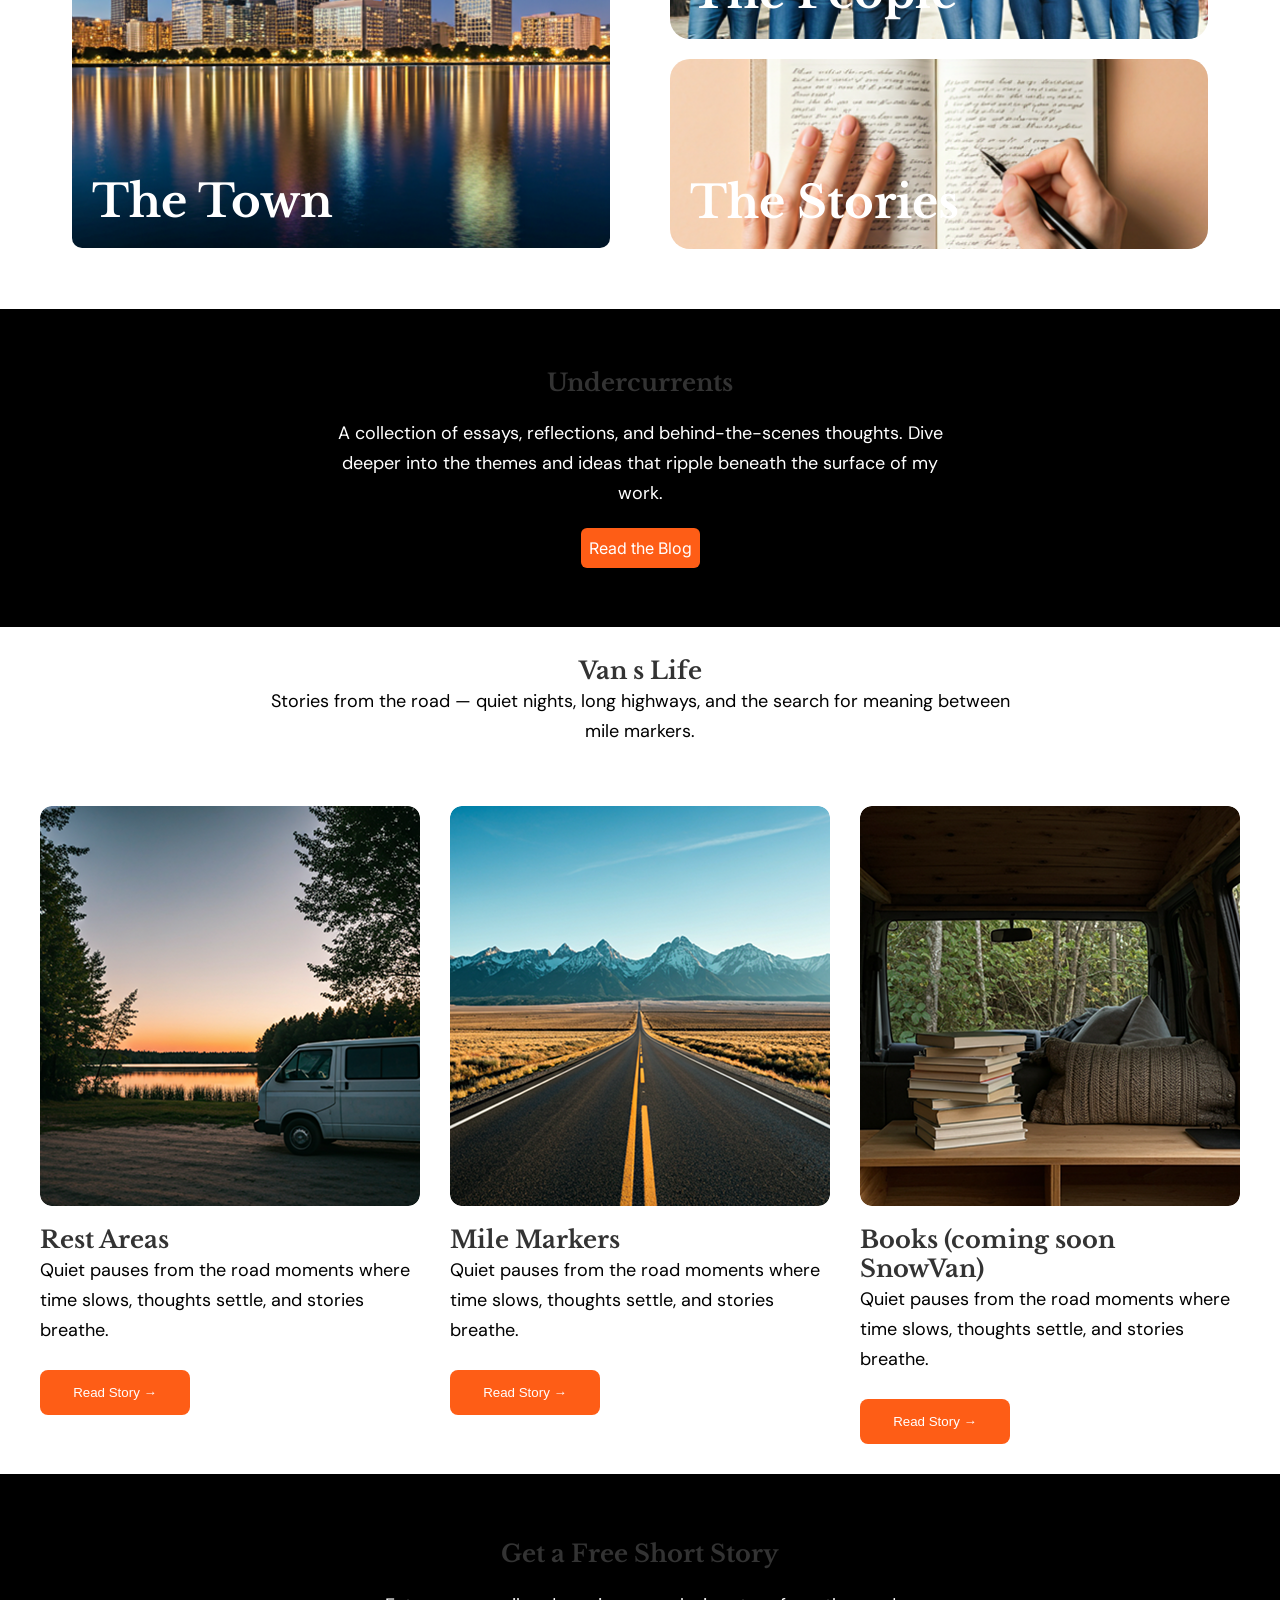
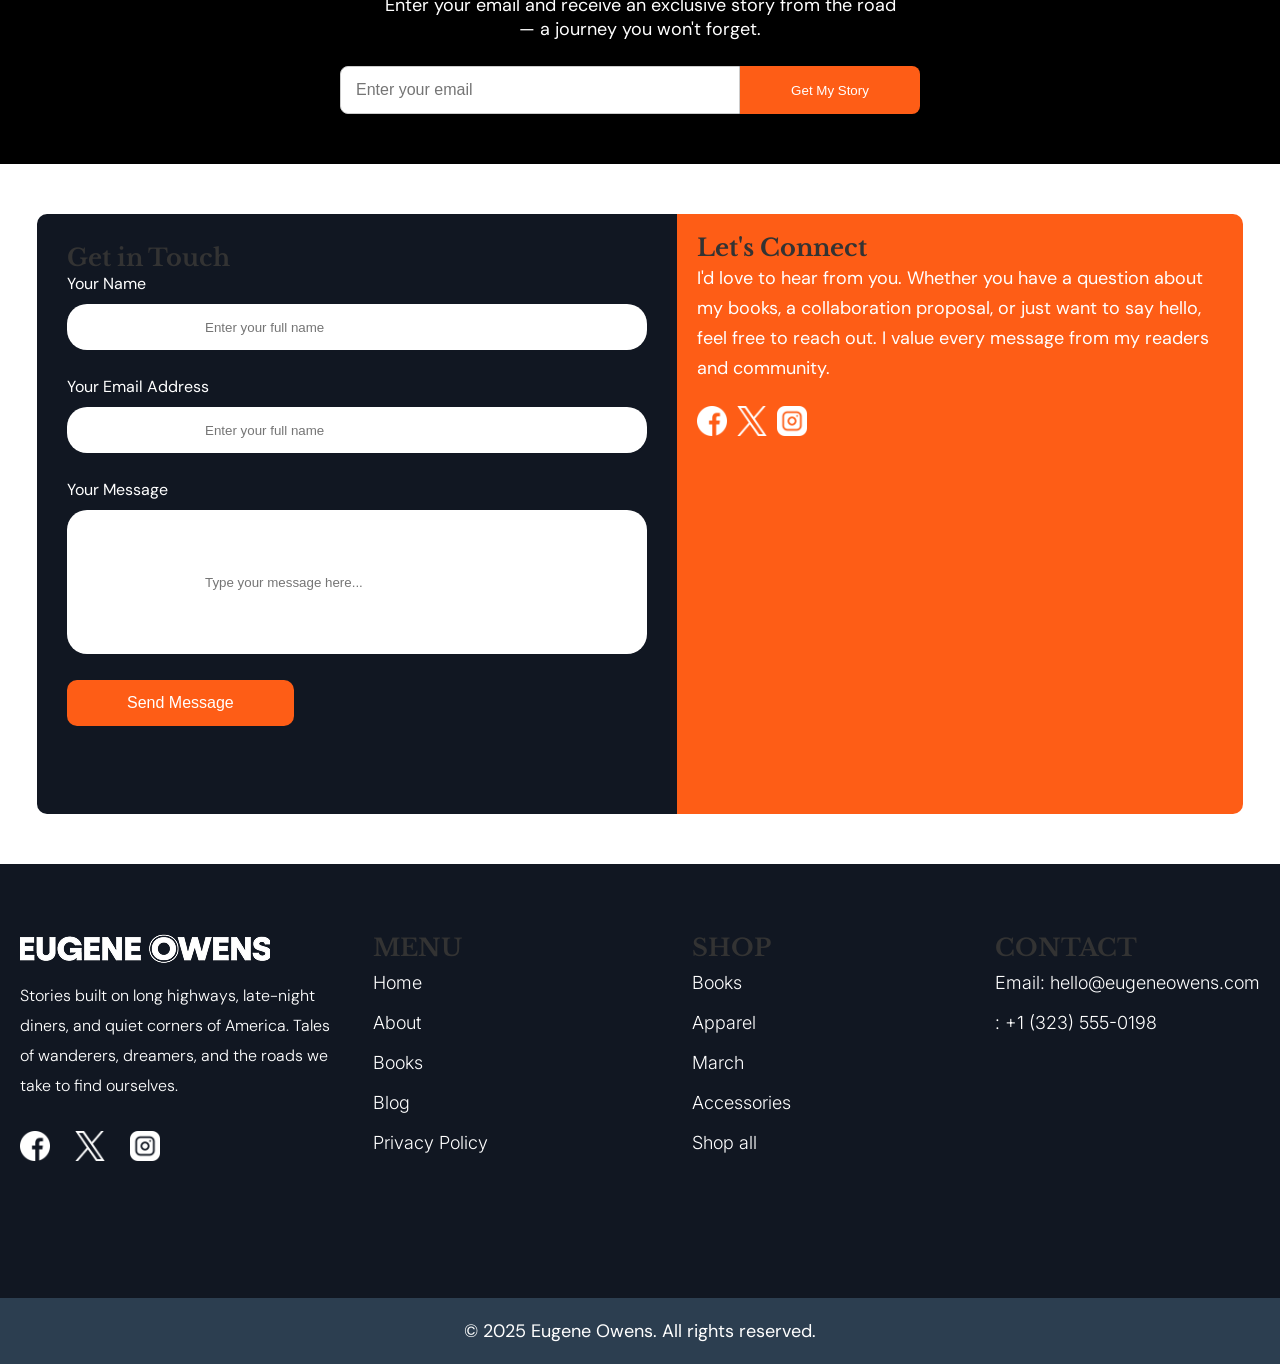
==== commit 850e5b6a: "second commit" ====
--- a/index.html
+++ b/index.html
@@ -323,7 +323,7 @@
 
                     <div class="footer-menu">
                         <div class="menu">
-                            <h4>MENU</h4>
+                            <h2>MENU</h2>
                             <ul>
                                 <li><a href="#">Home</a></li>
                                 <li><a href="#">About</a></li>
@@ -334,7 +334,7 @@
                         </div>
 
                         <div class="shop">
-                            <h4>SHOP</h4>
+                            <h2>SHOP</h2>
                             <ul>
                                 <li><a href="#">Books</a></li>
                                 <li><a href="#">Apparel</a></li>
@@ -345,7 +345,7 @@
                         </div>
 
                         <div class="contact">
-                            <h4>CONTACT</h4>
+                            <h2>CONTACT</h2>
                             <ul>
                                 <li><a href="#">Email: hello@eugeneowens.com</a></li>
                                 <li><a href="#"> : +1 (323) 555-0198</a></li>
